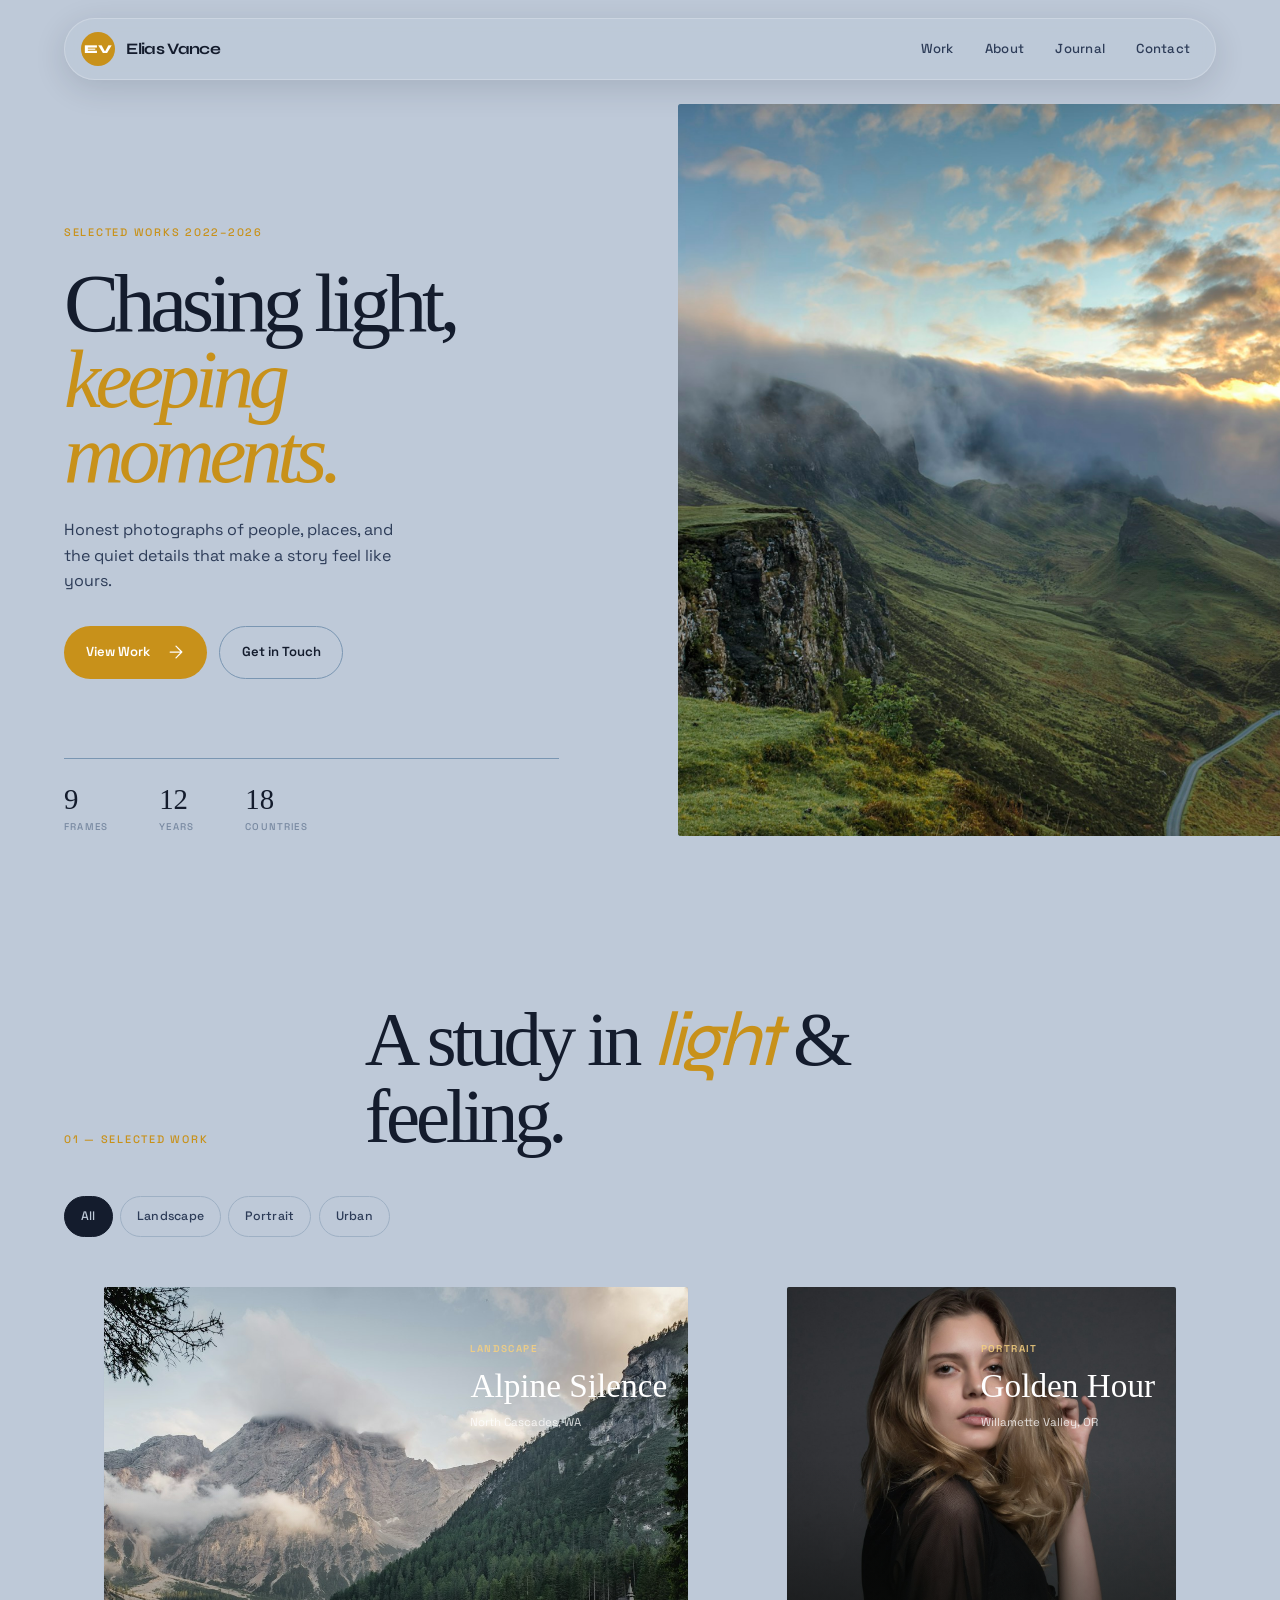
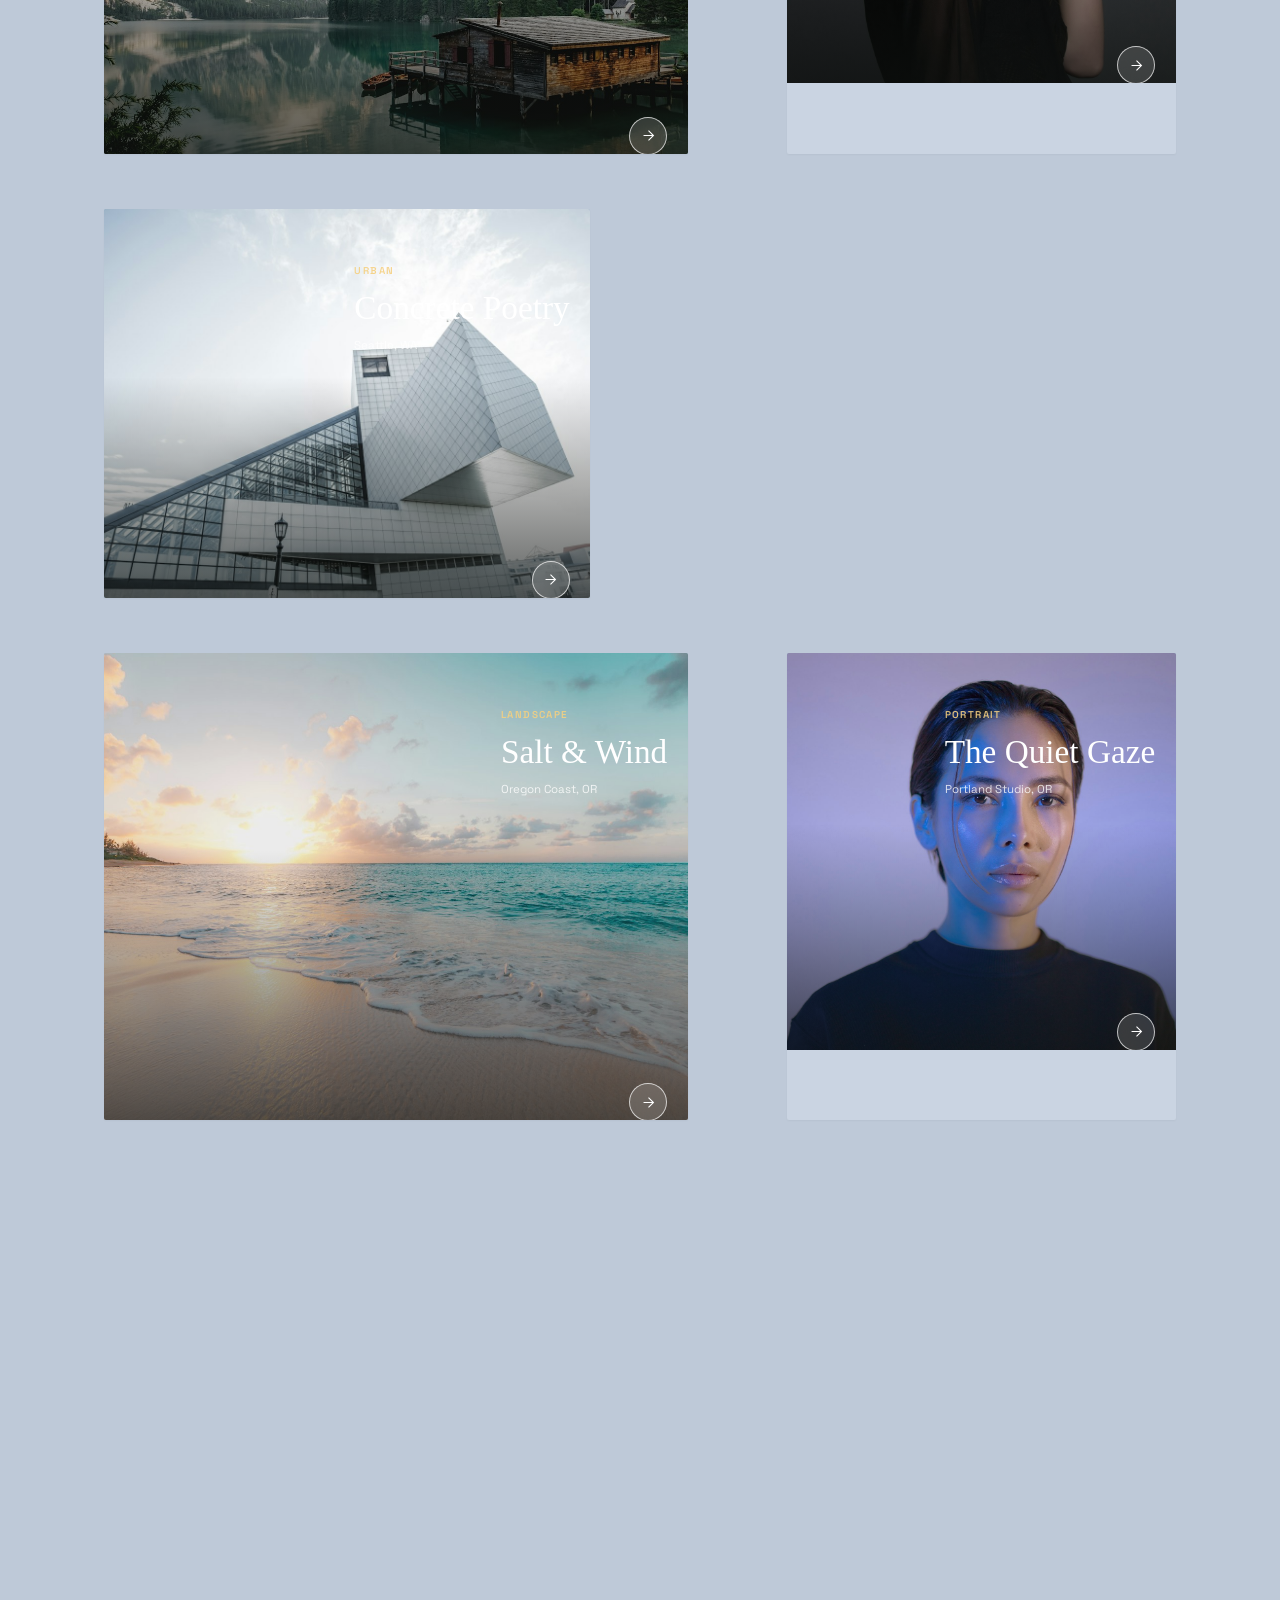
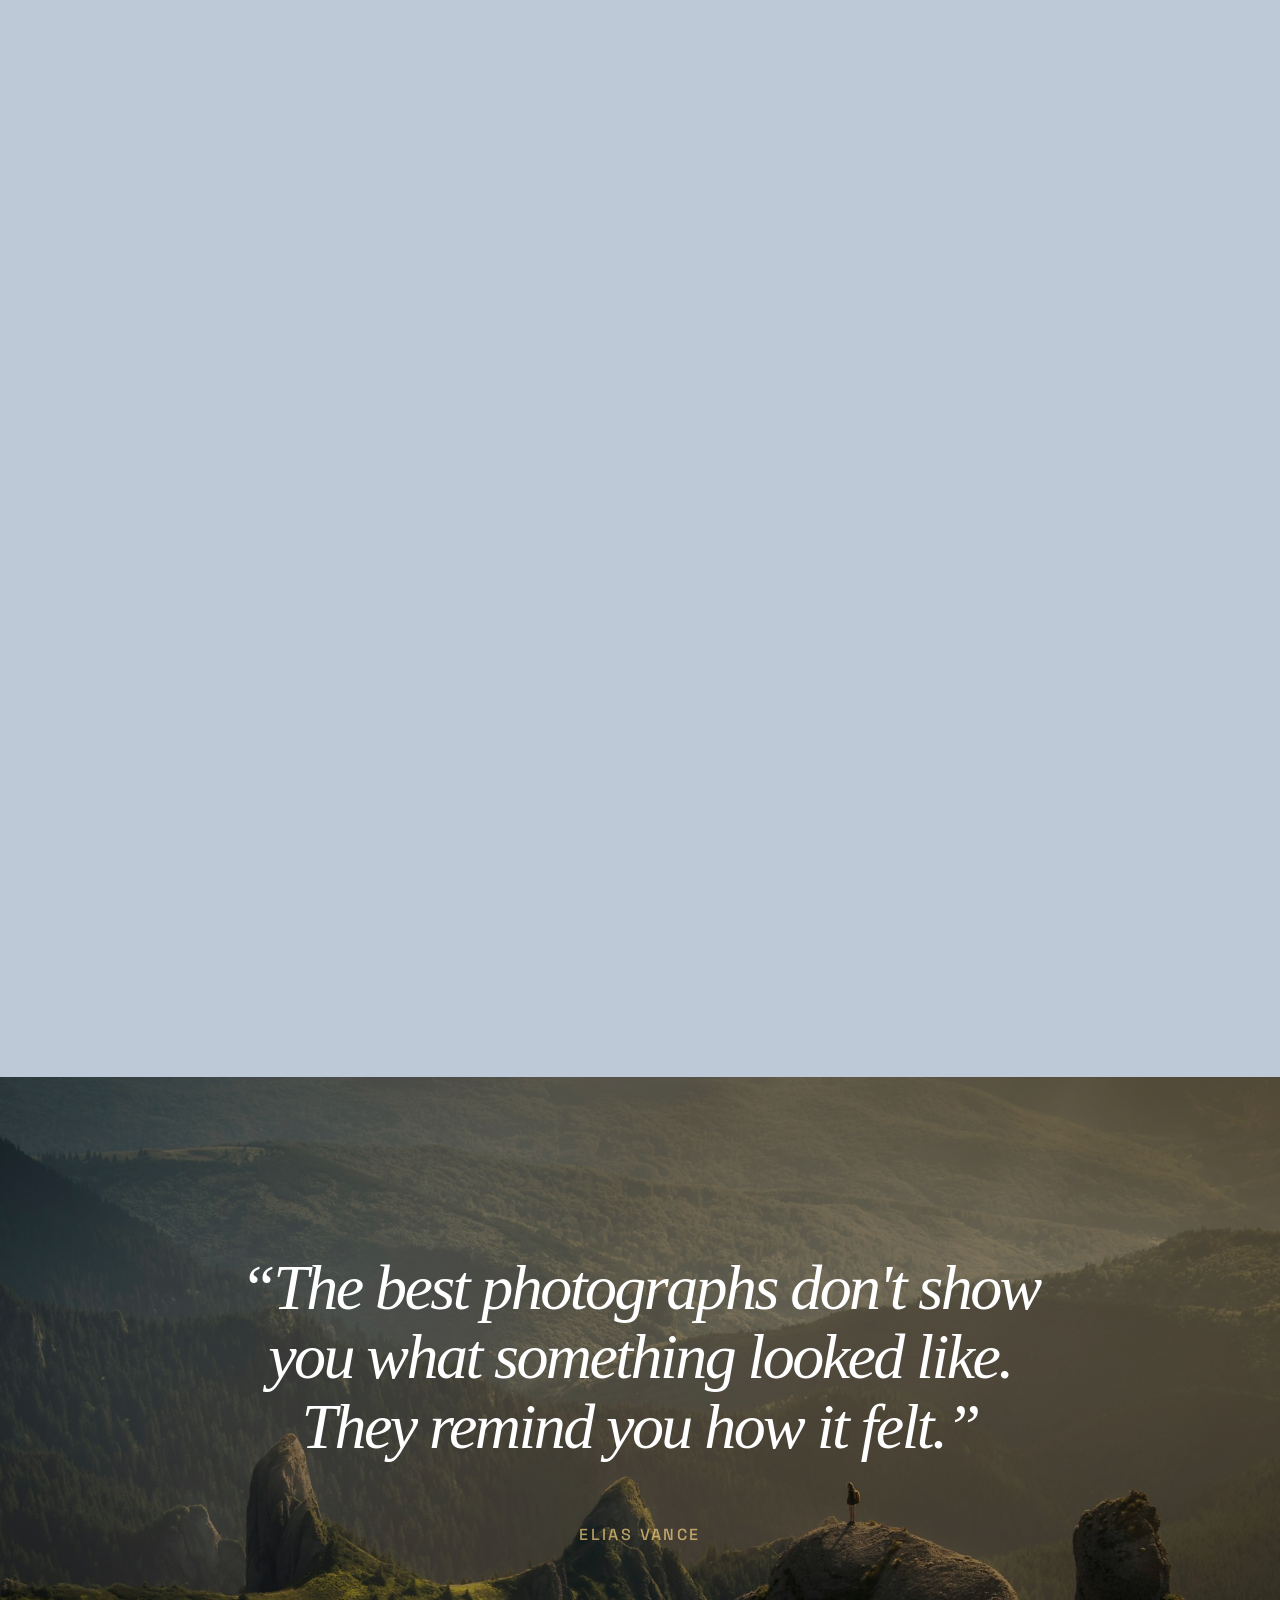
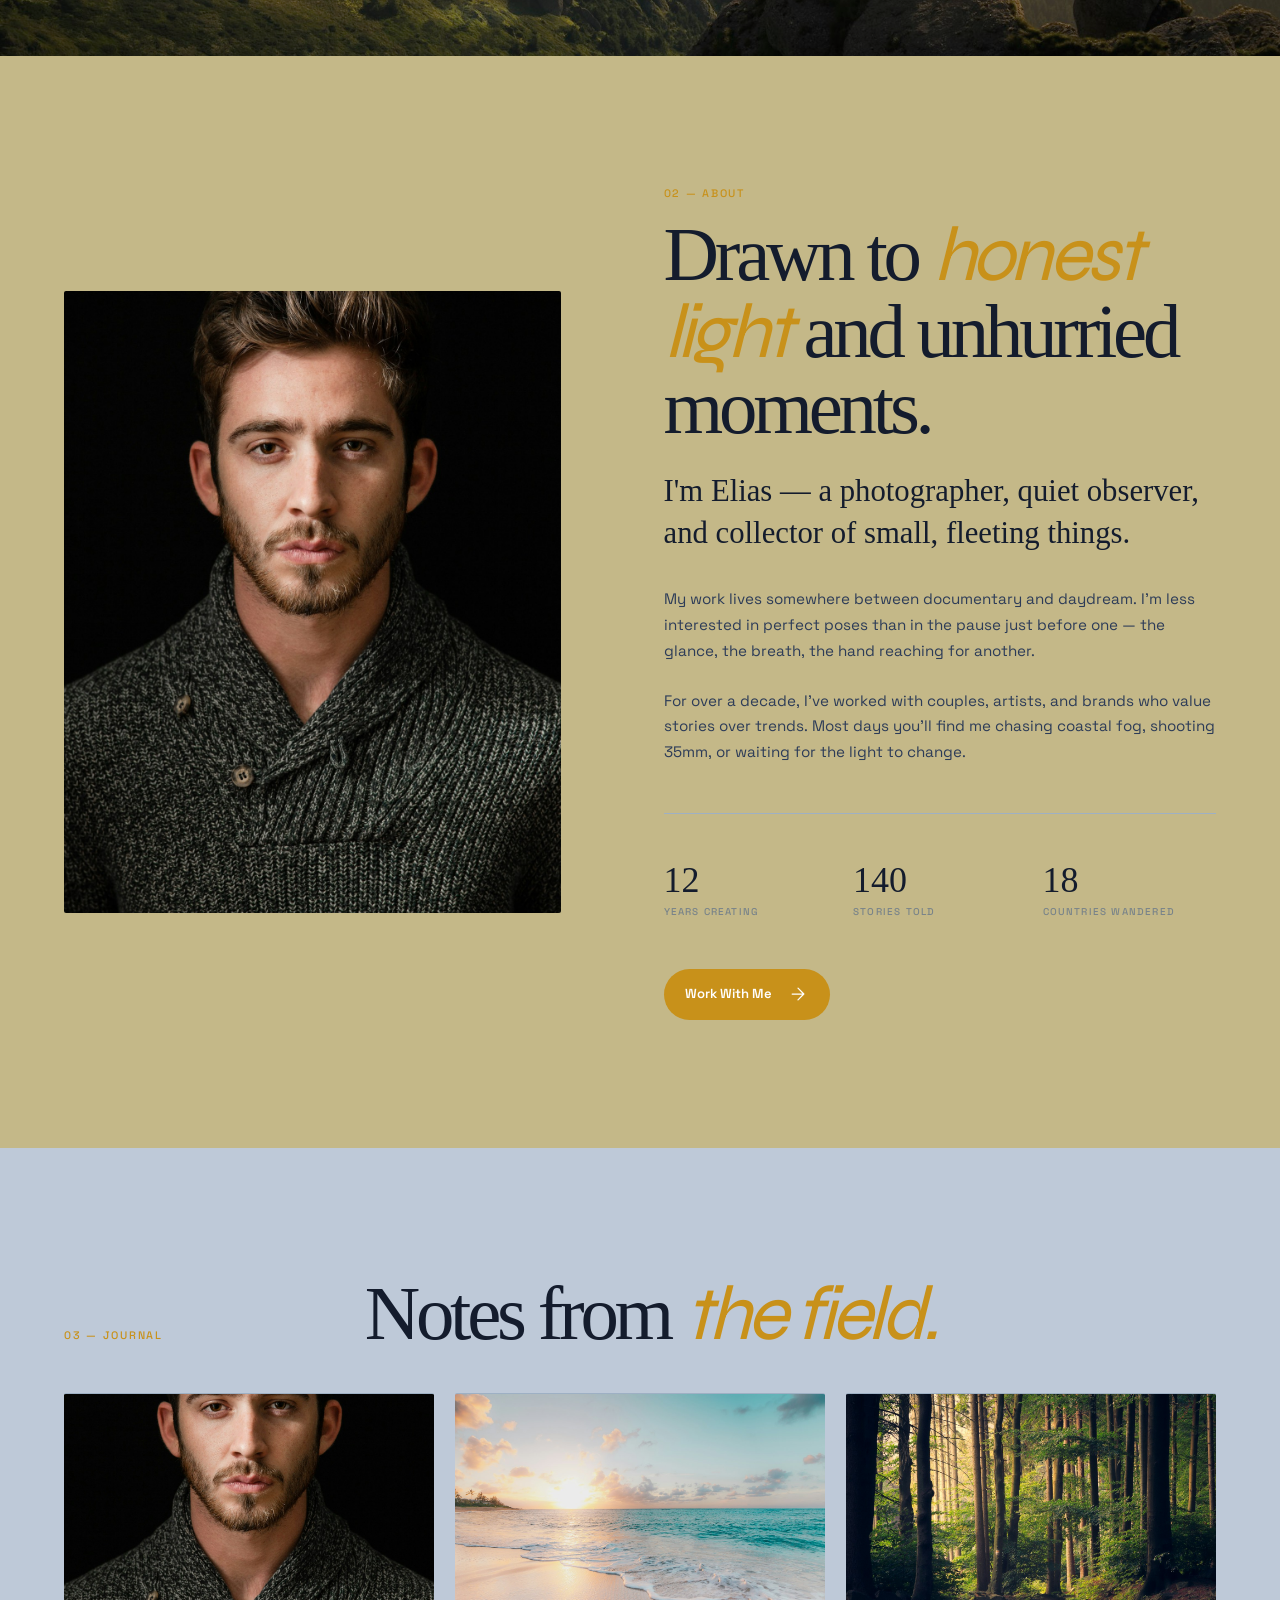
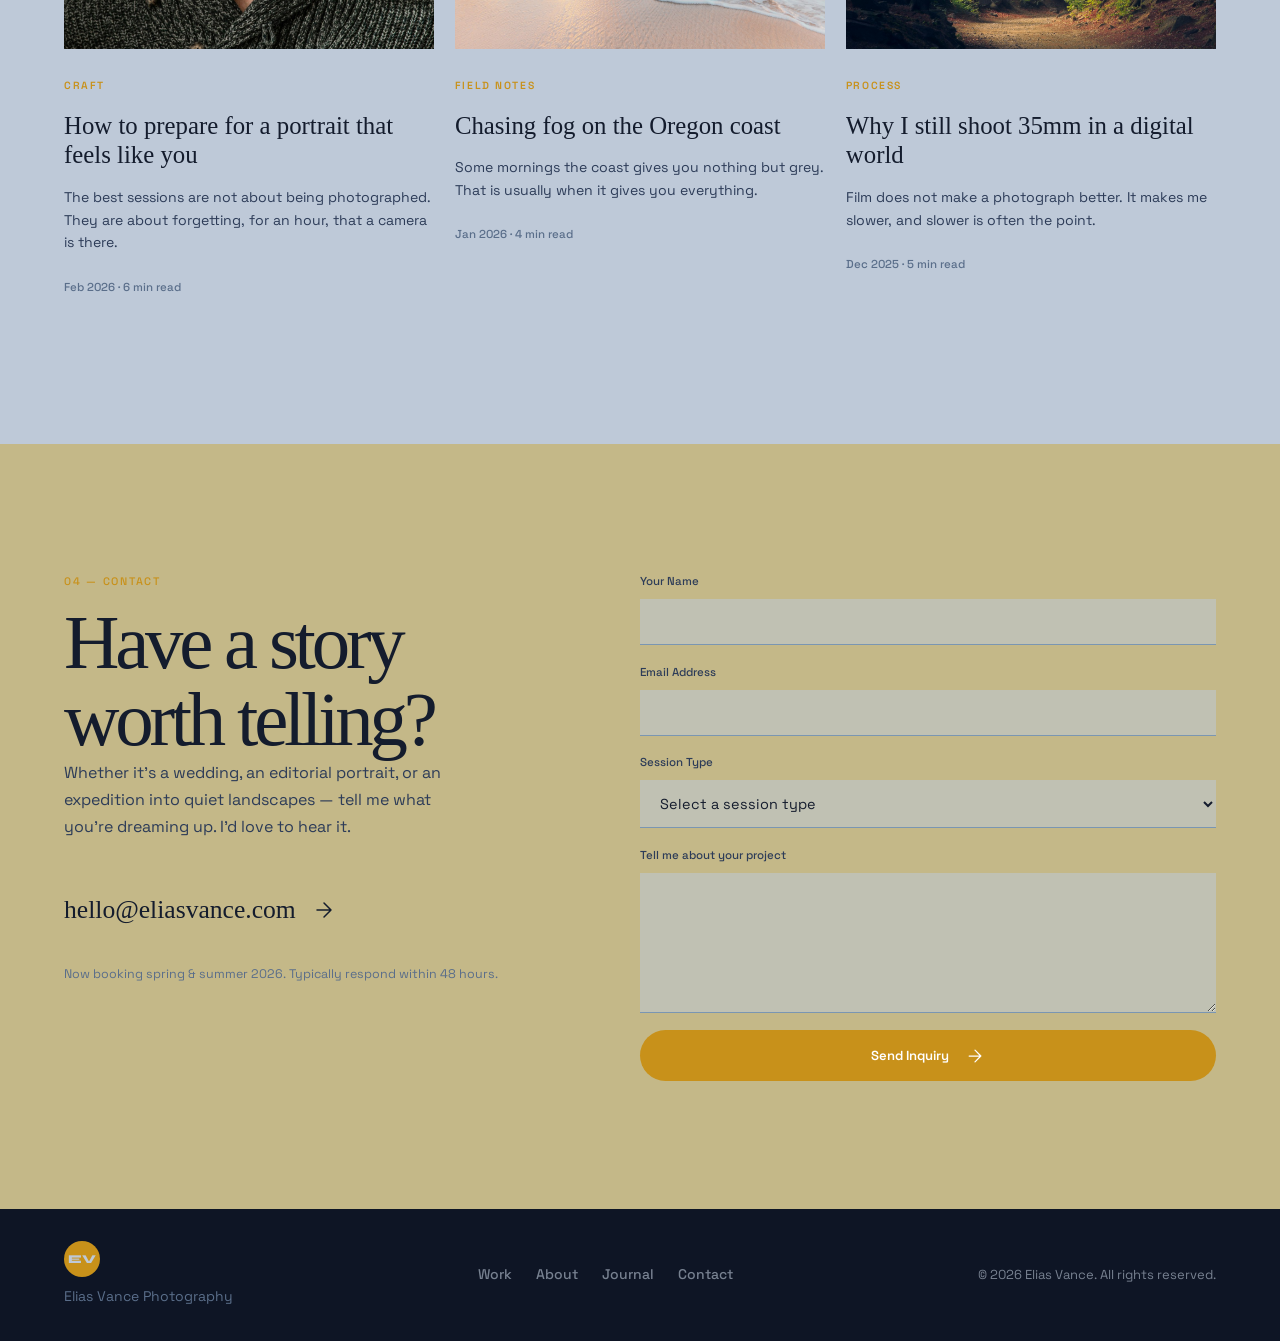
==== index.html @ 614e7a7b "changing color pallete" ====
<!DOCTYPE html>
<html lang="en">
<head>
  <meta charset="UTF-8">
  <meta name="viewport" content="width=device-width, initial-scale=1.0">
  <title>Elias Vance — Photographer</title>
  <meta name="description" content="Elias Vance is a Portland-based portrait and landscape photographer, available worldwide for commissions and editorial work.">
  <meta name="theme-color" content="#bec9d8">
  <link rel="icon" href="data:image/svg+xml,%3Csvg xmlns='http://www.w3.org/2000/svg' viewBox='0 0 64 64'%3E%3Crect width='64' height='64' rx='32' fill='%23c8911a'/%3E%3Ctext x='32' y='42' font-family='Manrope,sans-serif' font-weight='700' font-size='26' fill='%23141c2d' text-anchor='middle'%3EEV%3C/text%3E%3C/svg%3E">
  <link rel="preconnect" href="https://fonts.googleapis.com">
  <link rel="preconnect" href="https://fonts.gstatic.com" crossorigin>
  <link href="https://fonts.googleapis.com/css2?family=Space+Grotesk:wght@300;400;500;600;700&family=Syne:wght@400;500;600;700;800&display=swap" rel="stylesheet">
  <link rel="preload" as="image" href="assets/images/hero.jpg">
  <link rel="stylesheet" href="styles.css">
  <script>document.documentElement.classList.add('js');</script>
</head>
<body>
  <a class="skip-link" href="#main">Skip to content</a>
  
  <div class="scroll-progress" aria-hidden="true"><span id="scroll-progress-bar"></span></div>

  <header class="site-header" id="site-header">
    <a class="brand" href="#top" aria-label="Elias Vance Photography — home">
      <span class="brand-mark" aria-hidden="true">EV</span>
      <span class="brand-text">Elias Vance</span>
    </a>

    <nav class="primary-nav" aria-label="Primary navigation">
      <a href="#work" data-text="Work">Work</a>
      <a href="#about" data-text="About">About</a>
      <a href="#journal" data-text="Journal">Journal</a>
      <a href="#contact" data-text="Contact">Contact</a>
    </nav>

    <button class="menu-toggle" type="button" aria-label="Open menu" aria-controls="mobile-menu" aria-expanded="false">
      <span></span>
      <span></span>
    </button>
  </header>

  <div class="mobile-menu" id="mobile-menu" aria-hidden="true" inert>
    <div class="menu-inner">
      <nav class="menu-nav" aria-label="Mobile navigation">
        <a href="#work"><span>01</span>Work</a>
        <a href="#about"><span>02</span>About</a>
        <a href="#journal"><span>03</span>Journal</a>
        <a href="#contact"><span>04</span>Contact</a>
      </nav>
      <div class="menu-footer">
        <a href="mailto:hello@eliasvance.com">hello@eliasvance.com</a>
        <p>Portland, Oregon · Available worldwide</p>
      </div>
    </div>
  </div>

  <main id="main">
    <section class="hero" id="top" aria-labelledby="hero-title">
      <div class="hero-bg">
        <img src="assets/images/hero.jpg" alt="" fetchpriority="high">
        <div class="hero-overlay"></div>
      </div>
      
      <div class="hero-content">
        <div class="hero-copy">
          <p class="hero-eyebrow" aria-hidden="true">Selected Works 2022–2026</p>
          <h1 id="hero-title" class="hero-title">
            <span class="title-line">Chasing light,</span>
            <span class="title-line title-line--accent">keeping moments.</span>
          </h1>
          <p class="hero-desc">Honest photographs of people, places, and the quiet details that make a story feel like yours.</p>
        </div>
        
        <div class="hero-actions">
          <a class="btn btn-primary" href="#work">
            <span>View Work</span>
            <svg viewBox="0 0 24 24" fill="none" aria-hidden="true"><path d="M5 12h14M12 5l7 7-7 7" stroke="currentColor" stroke-width="1.5" stroke-linecap="round" stroke-linejoin="round"/></svg>
          </a>
          <a class="btn btn-secondary" href="#contact">
            <span>Get in Touch</span>
          </a>
        </div>
        
        <div class="hero-scroll" aria-hidden="true">
          <svg viewBox="0 0 24 24" fill="none" stroke="currentColor" stroke-width="1.5"><path d="M12 5v14M19 12l-7 7-7-7"/></svg>
          <span>Scroll</span>
        </div>
      </div>
      
      <div class="hero-stats" aria-hidden="true">
        <div class="stat">
          <span class="stat-num" data-count="9">0</span>
          <span class="stat-label">Frames</span>
        </div>
        <div class="stat">
          <span class="stat-num" data-count="12">0</span>
          <span class="stat-label">Years</span>
        </div>
        <div class="stat">
          <span class="stat-num" data-count="18">0</span>
          <span class="stat-label">Countries</span>
        </div>
      </div>
    </section>

    <section class="work" id="work" aria-labelledby="work-title">
      <div class="section-header reveal">
        <p class="section-eyebrow">01 — Selected Work</p>
        <h2 id="work-title" class="section-title">A study in <em>light</em> & feeling.</h2>
      </div>

      <div class="filter-bar reveal">
        <div class="filters" role="group" aria-label="Filter photographs by category">
          <button class="filter-btn is-active" type="button" data-filter="all" aria-pressed="true">All</button>
          <button class="filter-btn" type="button" data-filter="landscape" aria-pressed="false">Landscape</button>
          <button class="filter-btn" type="button" data-filter="portrait" aria-pressed="false">Portrait</button>
          <button class="filter-btn" type="button" data-filter="urban" aria-pressed="false">Urban</button>
        </div>
      </div>

      <div class="gallery" id="gallery">
        <figure class="work-card reveal" data-id="frame-1" data-category="landscape" style="--delay: 0ms;">
          <a class="work-link" href="#lightbox" data-full="assets/images/alpine.jpg" aria-label="View Alpine Silence">
            <div class="work-media">
              <img src="assets/images/alpine.jpg" alt="Still blue lake reflecting a jagged mountain range" loading="lazy">
              <div class="work-overlay">
                <div class="work-info">
                  <span class="work-cat">Landscape</span>
                  <h3 class="work-title">Alpine Silence</h3>
                  <p class="work-location">North Cascades, WA</p>
                </div>
                <span class="work-expand" aria-hidden="true">
                  <svg viewBox="0 0 24 24" fill="none" stroke="currentColor" stroke-width="1.5"><path d="M5 12h14M12 5l7 7-7 7"/></svg>
                </span>
              </div>
            </div>
          </a>
        </figure>

        <figure class="work-card reveal" data-id="frame-2" data-category="portrait" style="--delay: 100ms;">
          <a class="work-link" href="#lightbox" data-full="assets/images/golden-hour.jpg" aria-label="View Golden Hour">
            <div class="work-media">
              <img src="assets/images/golden-hour.jpg" alt="Portrait of a woman in warm late afternoon light" loading="lazy">
              <div class="work-overlay">
                <div class="work-info">
                  <span class="work-cat">Portrait</span>
                  <h3 class="work-title">Golden Hour</h3>
                  <p class="work-location">Willamette Valley, OR</p>
                </div>
                <span class="work-expand" aria-hidden="true">
                  <svg viewBox="0 0 24 24" fill="none" stroke="currentColor" stroke-width="1.5"><path d="M5 12h14M12 5l7 7-7 7"/></svg>
                </span>
              </div>
            </div>
          </a>
        </figure>

        <figure class="work-card reveal" data-id="frame-3" data-category="urban" style="--delay: 200ms;">
          <a class="work-link" href="#lightbox" data-full="assets/images/concrete.jpg" aria-label="View Concrete Poetry">
            <div class="work-media">
              <img src="assets/images/concrete.jpg" alt="Minimal white concrete architecture against a clear sky" loading="lazy">
              <div class="work-overlay">
                <div class="work-info">
                  <span class="work-cat">Urban</span>
                  <h3 class="work-title">Concrete Poetry</h3>
                  <p class="work-location">Seattle, WA</p>
                </div>
                <span class="work-expand" aria-hidden="true">
                  <svg viewBox="0 0 24 24" fill="none" stroke="currentColor" stroke-width="1.5"><path d="M5 12h14M12 5l7 7-7 7"/></svg>
                </span>
              </div>
            </div>
          </a>
        </figure>

        <figure class="work-card reveal" data-id="frame-4" data-category="landscape" style="--delay: 300ms;">
          <a class="work-link" href="#lightbox" data-full="assets/images/salt-wind.jpg" aria-label="View Salt & Wind">
            <div class="work-media">
              <img src="assets/images/salt-wind.jpg" alt="Turquoise waves meeting a pale sandy shore" loading="lazy">
              <div class="work-overlay">
                <div class="work-info">
                  <span class="work-cat">Landscape</span>
                  <h3 class="work-title">Salt & Wind</h3>
                  <p class="work-location">Oregon Coast, OR</p>
                </div>
                <span class="work-expand" aria-hidden="true">
                  <svg viewBox="0 0 24 24" fill="none" stroke="currentColor" stroke-width="1.5"><path d="M5 12h14M12 5l7 7-7 7"/></svg>
                </span>
              </div>
            </div>
          </a>
        </figure>

        <figure class="work-card reveal" data-id="frame-5" data-category="portrait" style="--delay: 400ms;">
          <a class="work-link" href="#lightbox" data-full="assets/images/quiet-gaze.jpg" aria-label="View The Quiet Gaze">
            <div class="work-media">
              <img src="assets/images/quiet-gaze.jpg" alt="Close portrait of a woman looking calmly toward the camera" loading="lazy">
              <div class="work-overlay">
                <div class="work-info">
                  <span class="work-cat">Portrait</span>
                  <h3 class="work-title">The Quiet Gaze</h3>
                  <p class="work-location">Portland Studio, OR</p>
                </div>
                <span class="work-expand" aria-hidden="true">
                  <svg viewBox="0 0 24 24" fill="none" stroke="currentColor" stroke-width="1.5"><path d="M5 12h14M12 5l7 7-7 7"/></svg>
                </span>
              </div>
            </div>
          </a>
        </figure>

        <figure class="work-card reveal" data-id="frame-6" data-category="landscape" style="--delay: 500ms;">
          <a class="work-link" href="#lightbox" data-full="assets/images/forest.jpg" aria-label="View Forest Cathedral">
            <div class="work-media">
              <img src="assets/images/forest.jpg" alt="Sunbeams falling through a canopy of tall green trees" loading="lazy">
              <div class="work-overlay">
                <div class="work-info">
                  <span class="work-cat">Landscape</span>
                  <h3 class="work-title">Forest Cathedral</h3>
                  <p class="work-location">Olympic National Park, WA</p>
                </div>
                <span class="work-expand" aria-hidden="true">
                  <svg viewBox="0 0 24 24" fill="none" stroke="currentColor" stroke-width="1.5"><path d="M5 12h14M12 5l7 7-7 7"/></svg>
                </span>
              </div>
            </div>
          </a>
        </figure>

        <figure class="work-card reveal" data-id="frame-7" data-category="urban" style="--delay: 600ms;">
          <a class="work-link" href="#lightbox" data-full="assets/images/after-rain.jpg" aria-label="View After Rain">
            <div class="work-media">
              <img src="assets/images/after-rain.jpg" alt="A city skyline softened by blue evening haze" loading="lazy">
              <div class="work-overlay">
                <div class="work-info">
                  <span class="work-cat">Urban</span>
                  <h3 class="work-title">After Rain</h3>
                  <p class="work-location">Portland, OR</p>
                </div>
                <span class="work-expand" aria-hidden="true">
                  <svg viewBox="0 0 24 24" fill="none" stroke="currentColor" stroke-width="1.5"><path d="M5 12h14M12 5l7 7-7 7"/></svg>
                </span>
              </div>
            </div>
          </a>
        </figure>

        <figure class="work-card reveal" data-id="frame-8" data-category="portrait" style="--delay: 700ms;">
          <a class="work-link" href="#lightbox" data-full="assets/images/vows-dusk.jpg" aria-label="View Vows at Dusk">
            <div class="work-media">
              <img src="assets/images/vows-dusk.jpg" alt="Newlywed couple walking together at sunset" loading="lazy">
              <div class="work-overlay">
                <div class="work-info">
                  <span class="work-cat">Portrait</span>
                  <h3 class="work-title">Vows at Dusk</h3>
                  <p class="work-location">Cape Kiwanda, OR</p>
                </div>
                <span class="work-expand" aria-hidden="true">
                  <svg viewBox="0 0 24 24" fill="none" stroke="currentColor" stroke-width="1.5"><path d="M5 12h14M12 5l7 7-7 7"/></svg>
                </span>
              </div>
            </div>
          </a>
        </figure>

        <figure class="work-card reveal" data-id="frame-9" data-category="landscape" style="--delay: 800ms;">
          <a class="work-link" href="#lightbox" data-full="assets/images/dust-gold.jpg" aria-label="View Dust & Gold">
            <div class="work-media">
              <img src="assets/images/dust-gold.jpg" alt="Wind-carved sand dunes in warm desert light" loading="lazy">
              <div class="work-overlay">
                <div class="work-info">
                  <span class="work-cat">Landscape</span>
                  <h3 class="work-title">Dust & Gold</h3>
                  <p class="work-location">Alvord Desert, OR</p>
                </div>
                <span class="work-expand" aria-hidden="true">
                  <svg viewBox="0 0 24 24" fill="none" stroke="currentColor" stroke-width="1.5"><path d="M5 12h14M12 5l7 7-7 7"/></svg>
                </span>
              </div>
            </div>
          </a>
        </figure>
      </div>
    </section>

    <section class="interlude" aria-label="Photographer's philosophy">
      <div class="interlude-bg">
        <img src="assets/images/interlude.jpg" alt="" loading="lazy">
      </div>
      <div class="interlude-content reveal">
        <blockquote>
          <p>“The best photographs don't show you what something looked like. They remind you how it felt.”</p>
          <cite>Elias Vance</cite>
        </blockquote>
      </div>
    </section>

    <section class="about" id="about" aria-labelledby="about-title">
      <div class="about-grid">
        <div class="about-image reveal">
          <img src="assets/images/about.jpg" alt="Portrait of photographer Elias Vance" loading="lazy">
        </div>
        <div class="about-content reveal">
          <p class="section-eyebrow">02 — About</p>
          <h2 id="about-title" class="section-title">Drawn to <em>honest light</em> and unhurried moments.</h2>
          <p class="about-lead">I'm Elias — a photographer, quiet observer, and collector of small, fleeting things.</p>
          <div class="about-text">
            <p>My work lives somewhere between documentary and daydream. I'm less interested in perfect poses than in the pause just before one — the glance, the breath, the hand reaching for another.</p>
            <p>For over a decade, I've worked with couples, artists, and brands who value stories over trends. Most days you'll find me chasing coastal fog, shooting 35mm, or waiting for the light to change.</p>
          </div>
          <div class="about-stats">
            <div class="stat">
              <span class="stat-num" data-count="12">0</span>
              <span class="stat-label">Years creating</span>
            </div>
            <div class="stat">
              <span class="stat-num" data-count="140">0</span>
              <span class="stat-label">Stories told</span>
            </div>
            <div class="stat">
              <span class="stat-num" data-count="18">0</span>
              <span class="stat-label">Countries wandered</span>
            </div>
          </div>
          <a class="btn btn-primary" href="#contact">
            <span>Work With Me</span>
            <svg viewBox="0 0 24 24" fill="none" aria-hidden="true"><path d="M5 12h14M12 5l7 7-7 7" stroke="currentColor" stroke-width="1.5" stroke-linecap="round" stroke-linejoin="round"/></svg>
          </a>
        </div>
      </div>
    </section>

    <section class="journal" id="journal" aria-labelledby="journal-title">
      <div class="section-header reveal">
        <p class="section-eyebrow">03 — Journal</p>
        <h2 id="journal-title" class="section-title">Notes from <em>the field.</em></h2>
      </div>

      <div class="journal-grid">
        <article class="journal-card reveal" style="--delay: 0ms;">
          <a class="journal-link" href="#reader" data-article="prepare-portrait">
            <div class="journal-media">
              <img src="assets/images/about.jpg" alt="Photographer adjusting a portrait session" loading="lazy">
            </div>
            <div class="journal-body">
              <span class="journal-tag">Craft</span>
              <h3 class="journal-title">How to prepare for a portrait that feels like you</h3>
              <p class="journal-excerpt">The best sessions are not about being photographed. They are about forgetting, for an hour, that a camera is there.</p>
              <span class="journal-meta">Feb 2026 · 6 min read</span>
            </div>
          </a>
        </article>

        <article class="journal-card reveal" style="--delay: 100ms;">
          <a class="journal-link" href="#reader" data-article="coastal-fog">
            <div class="journal-media">
              <img src="assets/images/salt-wind.jpg" alt="Waves meeting a pale shoreline under soft coastal light" loading="lazy">
            </div>
            <div class="journal-body">
              <span class="journal-tag">Field Notes</span>
              <h3 class="journal-title">Chasing fog on the Oregon coast</h3>
              <p class="journal-excerpt">Some mornings the coast gives you nothing but grey. That is usually when it gives you everything.</p>
              <span class="journal-meta">Jan 2026 · 4 min read</span>
            </div>
          </a>
        </article>

        <article class="journal-card reveal" style="--delay: 200ms;">
          <a class="journal-link" href="#reader" data-article="shooting-film">
            <div class="journal-media">
              <img src="assets/images/forest.jpg" alt="Sunbeams falling through a quiet forest canopy" loading="lazy">
            </div>
            <div class="journal-body">
              <span class="journal-tag">Process</span>
              <h3 class="journal-title">Why I still shoot 35mm in a digital world</h3>
              <p class="journal-excerpt">Film does not make a photograph better. It makes me slower, and slower is often the point.</p>
              <span class="journal-meta">Dec 2025 · 5 min read</span>
            </div>
          </a>
        </article>
      </div>
    </section>

    <section class="contact" id="contact" aria-labelledby="contact-title">
      <div class="contact-grid">
        <div class="contact-info reveal">
          <p class="section-eyebrow">04 — Contact</p>
          <h2 id="contact-title" class="section-title">Have a story<br>worth telling?</h2>
          <p class="contact-desc">Whether it's a wedding, an editorial portrait, or an expedition into quiet landscapes — tell me what you're dreaming up. I'd love to hear it.</p>
          <a class="contact-email" href="mailto:hello@eliasvance.com">
            <span>hello@eliasvance.com</span>
            <svg viewBox="0 0 24 24" fill="none" aria-hidden="true"><path d="M5 12h14M12 5l7 7-7 7" stroke="currentColor" stroke-width="1.5" stroke-linecap="round" stroke-linejoin="round"/></svg>
          </a>
          <p class="contact-note">Now booking spring & summer 2026. Typically respond within 48 hours.</p>
        </div>
        
        <form class="contact-form reveal" action="https://formspree.io/f/your-form-id" method="POST">
          <div class="form-group">
            <label for="name">Your Name</label>
            <input type="text" id="name" name="name" required autocomplete="name">
          </div>
          <div class="form-group">
            <label for="email">Email Address</label>
            <input type="email" id="email" name="email" required autocomplete="email">
          </div>
          <div class="form-group">
            <label for="session-type">Session Type</label>
            <select id="session-type" name="session-type" required>
              <option value="">Select a session type</option>
              <option value="Portrait & Editorial">Portrait & Editorial</option>
              <option value="Wedding & Elopement">Wedding & Elopement</option>
              <option value="Commercial Campaign">Commercial Campaign</option>
              <option value="Landscape & Archival Print">Landscape & Print</option>
            </select>
          </div>
          <div class="form-group">
            <label for="message">Tell me about your project</label>
            <textarea id="message" name="message" rows="5" required></textarea>
          </div>
          <button type="submit" class="btn btn-primary btn-full">
            <span>Send Inquiry</span>
            <svg viewBox="0 0 24 24" fill="none" aria-hidden="true"><path d="M5 12h14M12 5l7 7-7 7" stroke="currentColor" stroke-width="1.5" stroke-linecap="round" stroke-linejoin="round"/></svg>
          </button>
        </form>
      </div>
    </section>
  </main>

  <footer class="site-footer">
    <div class="footer-content">
      <div class="footer-brand">
        <span class="footer-mark">EV</span>
        <p>Elias Vance Photography</p>
      </div>
      <nav class="footer-nav" aria-label="Footer navigation">
        <a href="#work">Work</a>
        <a href="#about">About</a>
        <a href="#journal">Journal</a>
        <a href="#contact">Contact</a>
      </nav>
      <p class="footer-copy">© 2026 Elias Vance. All rights reserved.</p>
    </div>
  </footer>

  <!-- Lightbox Modal -->
  <div class="lightbox" id="lightbox" aria-hidden="true" role="dialog" aria-modal="true" aria-label="Image lightbox">
    <div class="lightbox-overlay"></div>
    <button class="lightbox-close" type="button" aria-label="Close lightbox">
      <svg viewBox="0 0 24 24" fill="none" stroke="currentColor" stroke-width="1.5"><path d="M18 6L6 18M6 6L18 18"/></svg>
    </button>
    <button class="lightbox-nav lightbox-prev" type="button" aria-label="Previous image">
      <svg viewBox="0 0 24 24" fill="none" stroke="currentColor" stroke-width="1.5"><path d="M15 18l-6-6 6-6"/></svg>
    </button>
    <button class="lightbox-nav lightbox-next" type="button" aria-label="Next image">
      <svg viewBox="0 0 24 24" fill="none" stroke="currentColor" stroke-width="1.5"><path d="M9 6l6 6-6 6"/></svg>
    </button>
    <div class="lightbox-content">
      <img id="lightbox-img" src="" alt="">
      <div class="lightbox-caption">
        <h3 id="lightbox-title"></h3>
        <p id="lightbox-meta"></p>
      </div>
    </div>
    <div class="lightbox-counter" id="lightbox-counter" aria-hidden="true">01 / 09</div>
  </div>

  <!-- Article Reader Modal -->
  <div class="reader" id="reader" aria-hidden="true" role="dialog" aria-modal="true" aria-label="Journal article">
    <div class="reader-overlay"></div>
    <div class="reader-panel">
      <button class="reader-close" type="button" aria-label="Close article">
        <svg viewBox="0 0 24 24" fill="none" stroke="currentColor" stroke-width="1.5"><path d="M18 6L6 18M6 6L18 18"/></svg>
      </button>
      <div class="reader-content">
        <img id="reader-img" src="" alt="" loading="lazy">
        <div class="reader-text">
          <span class="reader-meta" id="reader-meta"></span>
          <h2 id="reader-title"></h2>
          <div id="reader-body"></div>
        </div>
      </div>
    </div>
  </div>

  <script src="script.js"></script>
</body>
</html>
---- styles.css ----
/* ==========================================================================
   Elias Vance — Premium Portfolio
   ========================================================================== */

:root {
  /* Colors — Van Gogh Bold Pastel Palette */
  /* Inspired by: Starry Night, Sunflowers, Wheat Field, Irises */
  --bg: #bec9d8;             /* dusty periwinkle — Starry Night sky */
  --bg-elevated: #cad4e2;    /* soft cornflower blue */
  --fg: #141c2d;             /* deep midnight ink */
  --fg-soft: #2d3c58;        /* dark navy prose */
  --fg-muted: #5a6e8a;       /* muted cobalt */
  --accent: #c8911a;         /* sunflower gold */
  --accent-hover: #a67414;   /* deep amber gold */
  --line: #9eb0c4;           /* periwinkle border */
  --line-strong: #7a96b2;    /* stronger blue border */
  --card-bg: #cad4e2;        /* cornflower card */
  --overlay: rgba(20, 28, 45, 0.42);
  --overlay-strong: rgba(20, 28, 45, 0.72);
  
  /* Typography */
  --font-display: "Syne", system-ui, sans-serif;
  --font-ui: "Space Grotesk", system-ui, sans-serif;
  --font-body: "Space Grotesk", system-ui, sans-serif;
  
  /* Spacing */
  --space-xs: 0.5rem;
  --space-sm: 1rem;
  --space-md: 1.5rem;
  --space-lg: 2rem;
  --space-xl: 3rem;
  --space-2xl: 4rem;
  --space-3xl: 6rem;
  --space-4xl: 8rem;
  --pad: clamp(1.5rem, 4vw, 3rem);
  --pad-lg: clamp(2rem, 5vw, 4rem);
  --max-w: 1200px;
  --max-w-prose: 720px;
  
  /* Radius */
  --radius-sm: 4px;
  --radius-md: 8px;
  --radius-lg: 12px;
  --radius-full: 9999px;
  
  /* Shadows */
  --shadow-sm: 0 1px 2px rgba(10, 10, 10, 0.04);
  --shadow-md: 0 4px 12px rgba(10, 10, 10, 0.06);
  --shadow-lg: 0 12px 32px rgba(10, 10, 10, 0.08);
  --shadow-xl: 0 24px 48px rgba(10, 10, 10, 0.1);
  
  /* Transitions */
  --ease: cubic-bezier(0.22, 0.61, 0.36, 1);
  --ease-out: cubic-bezier(0, 0, 0.2, 1);
  --ease-spring: cubic-bezier(0.34, 1.56, 0.64, 1);
  --dur-fast: 150ms;
  --dur-base: 300ms;
  --dur-slow: 500ms;
  --dur-slower: 800ms;
  
  /* Z-index */
  --z-header: 100;
  --z-modal: 1000;
  --z-toast: 1100;
}

@media (prefers-color-scheme: dark) {
  :root {
    /* Dark mode: deep Starry Night night — rich indigo/midnight blue */
    --bg: #0e1525;             /* deep midnight indigo */
    --bg-elevated: #162035;    /* dark cobalt navy */
    --fg: #d8e8f0;             /* pale sky blue-white */
    --fg-soft: #90aac0;        /* soft periwinkle */
    --fg-muted: #5a7898;       /* muted cobalt */
    --accent: #d4a030;         /* richer sunflower gold */
    --accent-hover: #b88020;   /* deep amber */
    --line: #1e3050;           /* dark navy border */
    --line-strong: #2a4068;    /* stronger navy border */
    --card-bg: #162035;
    --overlay: rgba(8, 12, 22, 0.52);
    --overlay-strong: rgba(8, 12, 22, 0.8);
    --shadow-sm: 0 1px 2px rgba(0, 0, 0, 0.3);
    --shadow-md: 0 4px 12px rgba(0, 0, 0, 0.4);
    --shadow-lg: 0 12px 32px rgba(0, 0, 0, 0.5);
    --shadow-xl: 0 24px 48px rgba(0, 0, 0, 0.6);
  }
}

/* ==========================================================================
   Reset & Base
   ========================================================================== */
*, *::before, *::after { box-sizing: border-box; }

html {
  scroll-behavior: smooth;
  scroll-padding-top: 80px;
  -webkit-font-smoothing: antialiased;
  -moz-osx-font-smoothing: grayscale;
}

@media (prefers-reduced-motion: reduce) {
  html { scroll-behavior: auto; }
  *, *::before, *::after {
    animation-duration: 0.01ms !important;
    animation-iteration-count: 1 !important;
    transition-duration: 0.01ms !important;
  }
}

body {
  margin: 0;
  background: var(--bg);
  color: var(--fg);
  font-family: var(--font-body);
  font-size: clamp(1rem, 0.95rem + 0.25vw, 1.125rem);
  font-weight: 400;
  line-height: 1.7;
  overflow-x: hidden;
  transition: background var(--dur-base) var(--ease), color var(--dur-base) var(--ease);
}

body.menu-open,
body.lightbox-open,
body.reader-open {
  overflow: hidden;
}

img { display: block; max-width: 100%; height: auto; }

a { color: inherit; text-decoration: none; }

button {
  color: inherit;
  font: inherit;
  background: transparent;
  border: 0;
  padding: 0;
  cursor: pointer;
}

button, a { -webkit-tap-highlight-color: transparent; }

::selection { background: var(--accent); color: var(--bg); }

:focus-visible {
  outline: 2px solid var(--accent);
  outline-offset: 3px;
}

.skip-link {
  position: absolute;
  top: -100%;
  left: var(--pad);
  z-index: 9999;
  padding: var(--space-xs) var(--space-sm);
  background: var(--accent);
  color: var(--bg);
  font-size: 0.875rem;
  font-weight: 500;
  border-radius: var(--radius-sm);
  transition: top var(--dur-fast) var(--ease);
}

.skip-link:focus { top: var(--pad); }

/* ==========================================================================
   Scroll Progress
   ========================================================================== */
.scroll-progress {
  position: fixed;
  top: 0; left: 0; right: 0;
  height: 2px;
  background: transparent;
  z-index: calc(var(--z-header) + 10);
  pointer-events: none;
}

#scroll-progress-bar {
  display: block;
  height: 100%;
  width: 100%;
  background: var(--accent);
  transform: scaleX(0);
  transform-origin: left;
  will-change: transform;
}

/* ==========================================================================
   Header
   ========================================================================== */
.site-header {
  position: fixed;
  top: 0; left: 0; right: 0;
  z-index: var(--z-header);
  display: flex;
  align-items: center;
  justify-content: space-between;
  padding: var(--space-md) var(--pad);
  background: transparent;
  transition: background var(--dur-base) var(--ease), padding var(--dur-base) var(--ease), backdrop-filter var(--dur-base) var(--ease);
}

.site-header.scrolled {
  padding: var(--space-sm) var(--pad);
  background: rgba(var(--bg-elevated), 0.8);
  backdrop-filter: blur(20px);
  border-bottom: 1px solid var(--line);
}

.brand {
  display: flex;
  align-items: center;
  gap: var(--space-sm);
  font-family: var(--font-display);
  font-weight: 700;
  font-size: 1.25rem;
  letter-spacing: -0.02em;
}

.brand-mark {
  display: grid;
  place-items: center;
  width: 40px;
  height: 40px;
  background: var(--accent);
  color: var(--bg);
  border-radius: var(--radius-md);
  font-size: 0.75rem;
  font-weight: 800;
  letter-spacing: 0.02em;
  transition: transform var(--dur-base) var(--ease-spring);
}

.brand:hover .brand-mark { transform: rotate(-6deg) scale(1.05); }

.primary-nav { display: flex; align-items: center; gap: var(--space-xs); }

.primary-nav a {
  position: relative;
  display: inline-block;
  padding: var(--space-xs) var(--space-sm);
  font-family: var(--font-ui);
  font-size: 0.875rem;
  font-weight: 500;
  letter-spacing: 0.02em;
  color: var(--fg-soft);
  transition: color var(--dur-fast) var(--ease);
}

.primary-nav a::after {
  content: "";
  position: absolute;
  bottom: 0; left: var(--space-sm); right: var(--space-sm);
  height: 1px;
  background: var(--accent);
  transform: scaleX(0);
  transform-origin: right;
  transition: transform var(--dur-base) var(--ease);
}

.primary-nav a:hover { color: var(--fg); }

.primary-nav a:hover::after,
.primary-nav a:focus-visible::after {
  transform: scaleX(1);
  transform-origin: left;
}

.menu-toggle {
  display: none;
  flex-direction: column;
  justify-content: center;
  gap: 5px;
  width: 44px;
  height: 44px;
  border-radius: var(--radius-md);
  border: 1px solid var(--line);
  transition: background var(--dur-fast) var(--ease);
}

.menu-toggle:hover { background: var(--line); }

.menu-toggle span {
  display: block;
  width: 20px;
  height: 2px;
  margin: 0 auto;
  background: var(--fg);
  border-radius: 1px;
  transition: transform var(--dur-base) var(--ease), opacity var(--dur-base) var(--ease);
}

.menu-open .menu-toggle span:first-child { transform: translateY(7px) rotate(45deg); }
.menu-open .menu-toggle span:last-child { transform: translateY(-7px) rotate(-45deg); }

/* Mobile Menu */
.mobile-menu {
  position: fixed;
  inset: 0;
  z-index: calc(var(--z-header) - 1);
  display: flex;
  flex-direction: column;
  justify-content: space-between;
  padding: calc(80px + var(--space-2xl)) var(--pad) var(--space-2xl);
  background: var(--bg);
  transform: translateX(100%);
  visibility: hidden;
  transition: transform var(--dur-slower) var(--ease-out), visibility var(--dur-slower) var(--ease-out);
}

.mobile-menu.is-open {
  transform: translateX(0);
  visibility: visible;
}

.menu-nav { display: flex; flex-direction: column; gap: var(--space-xs); }

.menu-nav a {
  display: flex;
  align-items: center;
  gap: var(--space-md);
  padding: var(--space-sm) 0;
  font-family: var(--font-display);
  font-size: clamp(2.5rem, 8vw, 4rem);
  font-weight: 700;
  line-height: 1;
  letter-spacing: -0.03em;
  color: var(--fg);
  border-bottom: 1px solid var(--line);
  transition: color var(--dur-fast) var(--ease), padding var(--dur-fast) var(--ease);
}

.menu-nav a span {
  font-family: var(--font-ui);
  font-size: 1rem;
  font-weight: 500;
  color: var(--fg-muted);
  flex-shrink: 0;
}

.menu-nav a:hover { color: var(--accent); padding-left: var(--space-md); }

.menu-footer {
  display: flex;
  flex-direction: column;
  gap: var(--space-lg);
  padding-top: var(--space-xl);
  border-top: 1px solid var(--line);
}

.menu-footer a {
  font-family: var(--font-ui);
  font-size: 1.125rem;
  font-weight: 500;
  color: var(--fg);
  transition: color var(--dur-fast) var(--ease);
}

.menu-footer a:hover { color: var(--accent); }

.menu-footer p { margin: 0; color: var(--fg-soft); }

/* ==========================================================================
   Buttons
   ========================================================================== */
.btn {
  display: inline-flex;
  align-items: center;
  justify-content: center;
  gap: var(--space-sm);
  padding: var(--space-sm) var(--space-xl);
  font-family: var(--font-ui);
  font-size: 0.875rem;
  font-weight: 600;
  letter-spacing: 0.02em;
  border-radius: var(--radius-full);
  white-space: nowrap;
  transition: transform var(--dur-fast) var(--ease), background var(--dur-fast) var(--ease), color var(--dur-fast) var(--ease), box-shadow var(--dur-fast) var(--ease), border-color var(--dur-fast) var(--ease);
}

.btn svg { width: 20px; height: 20px; transition: transform var(--dur-base) var(--ease-spring); }

.btn:hover svg { transform: translateX(3px); }

.btn:active { transform: scale(0.98); }

.btn-primary {
  background: var(--accent);
  color: var(--bg);
}

.btn-primary:hover { background: var(--accent-hover); box-shadow: var(--shadow-md); }

.btn-secondary {
  background: transparent;
  color: var(--fg);
  border: 1px solid var(--line);
}

.btn-secondary:hover { background: var(--line); border-color: var(--line); }

.btn-full { width: 100%; }

/* ==========================================================================
   Hero
   ========================================================================== */
.hero {
  position: relative;
  min-height: 100vh;
  min-height: 100dvh;
  display: flex;
  flex-direction: column;
  justify-content: space-between;
  padding: calc(80px + var(--space-3xl)) var(--pad) var(--space-2xl);
  background: var(--bg);
  overflow: hidden;
}

.hero-bg {
  position: absolute;
  inset: 0;
  z-index: 0;
}

.hero-bg img {
  width: 100%;
  height: 100%;
  object-fit: cover;
  object-position: center 35%;
}

.hero-overlay {
  position: absolute;
  inset: 0;
  background: linear-gradient(180deg, rgba(10,10,10,0.15) 0%, rgba(10,10,10,0.4) 60%, rgba(10,10,10,0.7) 100%);
}

.hero-content {
  position: relative;
  z-index: 1;
  max-width: var(--max-w-prose);
  width: 100%;
  color: #fff;
}

.hero-eyebrow {
  margin: 0 0 var(--space-sm);
  font-family: var(--font-ui);
  font-size: 0.75rem;
  font-weight: 500;
  letter-spacing: 0.2em;
  text-transform: uppercase;
  opacity: 0.8;
}

.hero-title {
  margin: 0 0 var(--space-md);
  font-family: var(--font-display);
  font-size: clamp(3rem, 8vw, 6rem);
  font-weight: 700;
  line-height: 1.05;
  letter-spacing: -0.03em;
}

.title-line { display: block; }

.title-line--accent { color: #fff; }

.hero-desc {
  margin: 0 0 var(--space-xl);
  font-size: clamp(1rem, 0.95rem + 0.25vw, 1.25rem);
  line-height: 1.6;
  opacity: 0.9;
  max-width: 40ch;
}

.hero-actions {
  display: flex;
  flex-wrap: wrap;
  gap: var(--space-sm);
  margin-bottom: var(--space-2xl);
}

.hero-scroll {
  position: absolute;
  bottom: var(--space-2xl);
  left: var(--pad);
  display: flex;
  align-items: center;
  gap: var(--space-sm);
  font-family: var(--font-ui);
  font-size: 0.75rem;
  font-weight: 500;
  letter-spacing: 0.1em;
  text-transform: uppercase;
  opacity: 0.7;
  animation: scroll-bounce 2s var(--ease) infinite;
}

.hero-scroll svg { width: 24px; height: 24px; }

@keyframes scroll-bounce {
  0%, 20%, 50%, 80%, 100% { transform: translateY(0); }
  40% { transform: translateY(8px); }
  60% { transform: translateY(4px); }
}

.hero-stats {
  position: absolute;
  bottom: var(--space-2xl);
  right: var(--pad);
  display: flex;
  gap: var(--space-xl);
  color: #fff;
}

.stat { display: flex; flex-direction: column; gap: var(--space-xs); text-align: right; }

.stat-num {
  font-family: var(--font-display);
  font-size: clamp(2.5rem, 5vw, 3.5rem);
  font-weight: 700;
  line-height: 1;
}

.stat-label {
  font-family: var(--font-ui);
  font-size: 0.75rem;
  font-weight: 500;
  letter-spacing: 0.1em;
  text-transform: uppercase;
  opacity: 0.7;
}

/* ==========================================================================
   Sections
   ========================================================================== */
section { padding: var(--space-4xl) var(--pad); }

.section-header { text-align: center; max-width: var(--max-w-prose); margin: 0 auto var(--space-3xl); }

.section-eyebrow {
  margin: 0 0 var(--space-sm);
  font-family: var(--font-ui);
  font-size: 0.75rem;
  font-weight: 500;
  letter-spacing: 0.2em;
  text-transform: uppercase;
  color: var(--fg-muted);
}

.section-title {
  margin: 0;
  font-family: var(--font-display);
  font-size: clamp(2.5rem, 5vw, 4rem);
  font-weight: 700;
  line-height: 1.1;
  letter-spacing: -0.02em;
}

.section-title em {
  font-family: var(--font-display);
  font-style: italic;
  font-weight: 400;
}

/* ==========================================================================
   Work / Gallery
   ========================================================================== */
.work { background: var(--bg); }

.filter-bar { max-width: var(--max-w); margin: 0 auto var(--space-2xl); }

.filters {
  display: flex;
  flex-wrap: wrap;
  justify-content: center;
  gap: var(--space-xs);
}

.filter-btn {
  padding: var(--space-xs) var(--space-md);
  font-family: var(--font-ui);
  font-size: 0.875rem;
  font-weight: 500;
  letter-spacing: 0.02em;
  color: var(--fg-soft);
  background: transparent;
  border: 1px solid transparent;
  border-radius: var(--radius-full);
  transition: color var(--dur-fast) var(--ease), background var(--dur-fast) var(--ease), border-color var(--dur-fast) var(--ease);
}

.filter-btn:hover { color: var(--fg); background: var(--line); }

.filter-btn.is-active {
  color: var(--bg);
  background: var(--accent);
  border-color: var(--accent);
}

.gallery {
  max-width: var(--max-w);
  margin: 0 auto;
  display: grid;
  grid-template-columns: repeat(auto-fill, minmax(360px, 1fr));
  gap: var(--space-lg);
}

.work-card {
  position: relative;
  border-radius: var(--radius-lg);
  overflow: hidden;
  background: var(--card-bg);
  box-shadow: var(--shadow-sm);
  transition: transform var(--dur-base) var(--ease), box-shadow var(--dur-base) var(--ease);
}

.work-card:hover {
  transform: translateY(-4px);
  box-shadow: var(--shadow-xl);
}

.work-link {
  display: block;
  position: relative;
  overflow: hidden;
}

.work-media {
  position: relative;
  aspect-ratio: 4/3;
  overflow: hidden;
}

.work-media img {
  width: 100%;
  height: 100%;
  object-fit: cover;
  transform: scale(1);
  transition: transform var(--dur-slower) var(--ease-out), filter var(--dur-base) var(--ease);
}

.work-card:hover .work-media img {
  transform: scale(1.05);
  filter: brightness(0.9);
}

.work-overlay {
  position: absolute;
  inset: 0;
  display: flex;
  flex-direction: column;
  justify-content: space-between;
  padding: var(--space-lg);
  background: linear-gradient(180deg, transparent 0%, rgba(10,10,10,0.1) 40%, rgba(10,10,10,0.7) 100%);
  opacity: 0;
  transform: translateY(20px);
  transition: opacity var(--dur-base) var(--ease), transform var(--dur-base) var(--ease);
}

.work-card:hover .work-overlay {
  opacity: 1;
  transform: translateY(0);
}

.work-info { color: #fff; }

.work-cat {
  display: inline-block;
  margin-bottom: var(--space-xs);
  font-family: var(--font-ui);
  font-size: 0.7rem;
  font-weight: 600;
  letter-spacing: 0.1em;
  text-transform: uppercase;
  opacity: 0.9;
}

.work-title {
  margin: 0 0 var(--space-xs);
  font-family: var(--font-display);
  font-size: clamp(1.25rem, 2vw, 1.5rem);
  font-weight: 600;
  line-height: 1.2;
}

.work-location {
  margin: 0;
  font-size: 0.875rem;
  opacity: 0.8;
}

.work-expand {
  display: grid;
  place-items: center;
  width: 44px;
  height: 44px;
  background: rgba(255,255,255,0.15);
  border: 1px solid rgba(255,255,255,0.3);
  border-radius: var(--radius-full);
  backdrop-filter: blur(10px);
  transition: background var(--dur-fast) var(--ease), transform var(--dur-fast) var(--ease);
}

.work-expand svg { width: 20px; height: 20px; color: #fff; }

.work-card:hover .work-expand {
  background: rgba(255,255,255,0.25);
  transform: scale(1.05);
}

/* ==========================================================================
   Interlude
   ========================================================================== */
.interlude {
  position: relative;
  min-height: 60vh;
  display: flex;
  align-items: center;
  justify-content: center;
  padding: var(--space-4xl) var(--pad);
  color: #fff;
  text-align: center;
  overflow: hidden;
}

.interlude-bg {
  position: absolute;
  inset: 0;
  z-index: 0;
}

.interlude-bg img {
  width: 100%;
  height: 100%;
  object-fit: cover;
  filter: brightness(0.4);
}

.interlude-content {
  position: relative;
  z-index: 1;
  max-width: 800px;
}

.interlude blockquote {
  margin: 0;
  font-family: var(--font-display);
  font-size: clamp(2rem, 4vw, 3.5rem);
  font-weight: 400;
  font-style: italic;
  line-height: 1.2;
  letter-spacing: -0.01em;
}

.interlude cite {
  display: block;
  margin-top: var(--space-lg);
  font-family: var(--font-ui);
  font-size: 1rem;
  font-weight: 500;
  font-style: normal;
  letter-spacing: 0.1em;
  text-transform: uppercase;
  opacity: 0.7;
}

/* ==========================================================================
   About
   ========================================================================== */
.about { background: var(--bg-elevated); }

.about-grid {
  max-width: var(--max-w);
  margin: 0 auto;
  display: grid;
  grid-template-columns: 1fr;
  gap: var(--space-2xl);
  align-items: start;
}

@media (min-width: 900px) {
  .about-grid { grid-template-columns: 1.2fr 1fr; }
}

.about-image {
  position: relative;
  border-radius: var(--radius-lg);
  overflow: hidden;
  aspect-ratio: 4/5;
}

.about-image img {
  width: 100%;
  height: 100%;
  object-fit: cover;
  transition: transform var(--dur-slower) var(--ease-out);
}

.about-image:hover img { transform: scale(1.02); }

.about-content { padding-top: var(--space-lg); }

.about-lead {
  margin: 0 0 var(--space-lg);
  font-size: clamp(1.125rem, 1rem + 0.25vw, 1.375rem);
  line-height: 1.6;
  color: var(--fg-soft);
}

.about-text { color: var(--fg-soft); }

.about-text p { margin: 0 0 var(--space-md); }

.about-text p:last-child { margin-bottom: var(--space-xl); }

.about-stats {
  display: flex;
  flex-wrap: wrap;
  gap: var(--space-xl);
  margin-bottom: var(--space-xl);
  padding-top: var(--space-xl);
  border-top: 1px solid var(--line);
}

.about .stat { flex: 1; min-width: 120px; text-align: left; }

.about .stat-num { font-size: clamp(2rem, 3vw, 3rem); }

.about .stat-label { font-size: 0.875rem; }

/* ==========================================================================
   Journal
   ========================================================================== */
.journal { background: var(--bg); }

.journal-grid {
  max-width: var(--max-w);
  margin: 0 auto;
  display: grid;
  grid-template-columns: 1fr;
  gap: var(--space-lg);
}

@media (min-width: 768px) {
  .journal-grid { grid-template-columns: repeat(3, 1fr); }
}

.journal-card { border-radius: var(--radius-lg); overflow: hidden; background: var(--card-bg); box-shadow: var(--shadow-sm); transition: transform var(--dur-base) var(--ease), box-shadow var(--dur-base) var(--ease); }

.journal-card:hover { transform: translateY(-4px); box-shadow: var(--shadow-xl); }

.journal-link { display: block; }

.journal-media {
  position: relative;
  aspect-ratio: 4/3;
  overflow: hidden;
}

.journal-media img {
  width: 100%;
  height: 100%;
  object-fit: cover;
  transition: transform var(--dur-slower) var(--ease-out);
}

.journal-card:hover .journal-media img { transform: scale(1.05); }

.journal-body { padding: var(--space-lg); }

.journal-tag {
  display: inline-block;
  margin-bottom: var(--space-sm);
  font-family: var(--font-ui);
  font-size: 0.65rem;
  font-weight: 600;
  letter-spacing: 0.1em;
  text-transform: uppercase;
  color: var(--fg-muted);
}

.journal-title {
  margin: 0 0 var(--space-sm);
  font-family: var(--font-display);
  font-size: 1.25rem;
  font-weight: 600;
  line-height: 1.3;
  transition: color var(--dur-fast) var(--ease);
}

.journal-card:hover .journal-title { color: var(--accent); }

.journal-excerpt {
  margin: 0 0 var(--space-md);
  font-size: 0.9375rem;
  line-height: 1.6;
  color: var(--fg-soft);
}

.journal-meta {
  display: block;
  font-family: var(--font-ui);
  font-size: 0.8125rem;
  font-weight: 500;
  color: var(--fg-muted);
}

/* ==========================================================================
   Contact
   ========================================================================== */
.contact { background: var(--bg-elevated); }

.contact-grid {
  max-width: var(--max-w);
  margin: 0 auto;
  display: grid;
  grid-template-columns: 1fr;
  gap: var(--space-3xl);
}

@media (min-width: 900px) {
  .contact-grid { grid-template-columns: 1fr 1.2fr; align-items: start; }
}

.contact-info { padding-top: var(--space-lg); }

.contact-desc {
  margin: 0 0 var(--space-xl);
  font-size: 1.125rem;
  line-height: 1.7;
  color: var(--fg-soft);
}

.contact-email {
  display: inline-flex;
  align-items: center;
  gap: var(--space-sm);
  margin-bottom: var(--space-lg);
  font-family: var(--font-ui);
  font-size: 1.125rem;
  font-weight: 500;
  color: var(--fg);
  transition: color var(--dur-fast) var(--ease);
}

.contact-email svg { width: 24px; height: 24px; transition: transform var(--dur-base) var(--ease-spring); }

.contact-email:hover { color: var(--accent); }

.contact-email:hover svg { transform: translateX(4px); }

.contact-note { margin: 0; color: var(--fg-muted); }

.contact-form { display: grid; gap: var(--space-md); }

.form-group { display: grid; gap: var(--space-xs); }

.form-group label {
  font-family: var(--font-ui);
  font-size: 0.8125rem;
  font-weight: 500;
  color: var(--fg-soft);
}

.form-group input,
.form-group select,
.form-group textarea {
  width: 100%;
  padding: var(--space-sm) var(--space-md);
  font-family: var(--font-body);
  font-size: 1rem;
  color: var(--fg);
  background: var(--bg);
  border: 1px solid var(--line);
  border-radius: var(--radius-md);
  transition: border-color var(--dur-fast) var(--ease), box-shadow var(--dur-fast) var(--ease), background var(--dur-fast) var(--ease);
}

.form-group input:focus,
.form-group select:focus,
.form-group textarea:focus {
  outline: none;
  border-color: var(--accent);
  box-shadow: 0 0 0 3px rgba(var(--accent), 0.15);
}

.form-group textarea { min-height: 140px; resize: vertical; }

/* ==========================================================================
   Footer
   ========================================================================== */
.site-footer {
  padding: var(--space-2xl) var(--pad);
  border-top: 1px solid var(--line);
  background: var(--bg);
}

.footer-content {
  max-width: var(--max-w);
  margin: 0 auto;
  display: flex;
  flex-direction: column;
  align-items: center;
  gap: var(--space-lg);
  text-align: center;
}

@media (min-width: 600px) {
  .footer-content { flex-direction: row; justify-content: space-between; text-align: left; }
}

.footer-brand {
  display: flex;
  flex-direction: column;
  align-items: center;
  gap: var(--space-xs);
}

@media (min-width: 600px) { .footer-brand { align-items: flex-start; } }

.footer-mark {
  display: grid;
  place-items: center;
  width: 36px;
  height: 36px;
  background: var(--accent);
  color: var(--bg);
  border-radius: var(--radius-md);
  font-family: var(--font-display);
  font-size: 0.75rem;
  font-weight: 800;
  letter-spacing: 0.02em;
}

.footer-brand p { margin: 0; font-size: 0.875rem; color: var(--fg-muted); }

.footer-nav { display: flex; flex-wrap: wrap; justify-content: center; gap: var(--space-md); }

@media (min-width: 600px) { .footer-nav { justify-content: flex-end; } }

.footer-nav a {
  font-family: var(--font-ui);
  font-size: 0.875rem;
  font-weight: 500;
  color: var(--fg-soft);
  transition: color var(--dur-fast) var(--ease);
}

.footer-nav a:hover { color: var(--fg); }

.footer-copy { margin: 0; font-size: 0.8125rem; color: var(--fg-muted); }

/* ==========================================================================
   Lightbox
   ========================================================================== */
.lightbox {
  position: fixed;
  inset: 0;
  z-index: var(--z-modal);
  display: flex;
  align-items: center;
  justify-content: center;
  opacity: 0;
  visibility: hidden;
  pointer-events: none;
  transition: opacity var(--dur-base) var(--ease), visibility var(--dur-base) var(--ease);
}

.lightbox.is-open { opacity: 1; visibility: visible; pointer-events: auto; }

.lightbox-overlay {
  position: absolute;
  inset: 0;
  background: rgba(0, 0, 0, 0.95);
  backdrop-filter: blur(4px);
}

.lightbox-close,
.lightbox-nav {
  position: absolute;
  z-index: 1;
  display: grid;
  place-items: center;
  width: 48px;
  height: 48px;
  background: rgba(255,255,255,0.05);
  border: 1px solid rgba(255,255,255,0.1);
  border-radius: var(--radius-full);
  color: #fff;
  transition: background var(--dur-fast) var(--ease), transform var(--dur-fast) var(--ease);
}

.lightbox-close { top: var(--space-lg); right: var(--space-lg); }

.lightbox-close:hover { background: rgba(255,255,255,0.15); transform: rotate(90deg); }

.lightbox-nav { top: 50%; transform: translateY(-50%); }

.lightbox-nav:hover { background: rgba(255,255,255,0.15); }

.lightbox-prev { left: var(--space-lg); }

.lightbox-next { right: var(--space-lg); }

.lightbox-nav svg { width: 24px; height: 24px; }

.lightbox-content { position: relative; z-index: 1; max-width: 90vw; max-height: 85vh; }

.lightbox-content img {
  max-width: 100%;
  max-height: 80vh;
  border-radius: var(--radius-md);
  box-shadow: var(--shadow-xl);
}

.lightbox-caption {
  margin-top: var(--space-md);
  text-align: center;
  color: #fff;
}

.lightbox-caption h3 {
  margin: 0 0 var(--space-xs);
  font-family: var(--font-display);
  font-size: 1.5rem;
  font-weight: 600;
}

.lightbox-caption p { margin: 0; opacity: 0.7; }

.lightbox-counter {
  position: absolute;
  bottom: var(--space-lg);
  left: 50%;
  transform: translateX(-50%);
  font-family: var(--font-ui);
  font-size: 0.875rem;
  font-weight: 500;
  color: rgba(255,255,255,0.5);
}

/* ==========================================================================
   Reader Modal
   ========================================================================== */
.reader {
  position: fixed;
  inset: 0;
  z-index: var(--z-modal);
  display: flex;
  align-items: center;
  justify-content: center;
  opacity: 0;
  visibility: hidden;
  pointer-events: none;
  transition: opacity var(--dur-base) var(--ease), visibility var(--dur-base) var(--ease);
}

.reader.is-open { opacity: 1; visibility: visible; pointer-events: auto; }

.reader-overlay {
  position: absolute;
  inset: 0;
  background: rgba(0, 0, 0, 0.85);
  backdrop-filter: blur(8px);
}

.reader-panel {
  position: relative;
  z-index: 1;
  width: 100%;
  max-width: 720px;
  max-height: 90vh;
  background: var(--bg-elevated);
  border: 1px solid var(--line);
  border-radius: var(--radius-lg);
  overflow: hidden;
  transform: translateY(20px) scale(0.98);
  transition: transform var(--dur-base) var(--ease-out);
}

.reader.is-open .reader-panel { transform: translateY(0) scale(1); }

.reader-close {
  position: absolute;
  top: var(--space-md);
  right: var(--space-md);
  z-index: 1;
  width: 40px;
  height: 40px;
  display: grid;
  place-items: center;
  background: var(--card-bg);
  border: 1px solid var(--line);
  border-radius: var(--radius-full);
  transition: background var(--dur-fast) var(--ease), transform var(--dur-fast) var(--ease);
}

.reader-close:hover { background: var(--line); transform: rotate(90deg); }

.reader-close svg { width: 20px; height: 20px; }

.reader-content { display: grid; gap: var(--space-lg); padding: var(--space-xl); overflow-y: auto; max-height: 90vh; }

.reader-content img { width: 100%; border-radius: var(--radius-md); }

.reader-text { display: grid; gap: var(--space-md); }

.reader-meta {
  display: inline-block;
  font-family: var(--font-ui);
  font-size: 0.75rem;
  font-weight: 500;
  letter-spacing: 0.1em;
  text-transform: uppercase;
  color: var(--fg-muted);
}

.reader-text h2 {
  margin: 0;
  font-family: var(--font-display);
  font-size: clamp(1.75rem, 3vw, 2.5rem);
  font-weight: 700;
  line-height: 1.2;
}

#reader-body { font-size: 1rem; line-height: 1.8; color: var(--fg-soft); }

#reader-body p { margin: 0 0 var(--space-md); }

#reader-body h3 { margin: var(--space-xl) 0 var(--space-sm); font-family: var(--font-display); font-size: 1.25rem; font-weight: 600; color: var(--fg); }

#reader-body blockquote { margin: var(--space-lg) 0; padding-left: var(--space-lg); border-left: 3px solid var(--accent); font-family: var(--font-display); font-style: italic; font-size: 1.125rem; line-height: 1.5; color: var(--fg-soft); }

/* ==========================================================================
   Reveal Animations
   ========================================================================== */
.reveal {
  opacity: 0;
  transform: translateY(30px);
  transition: opacity var(--dur-slower) var(--ease-out), transform var(--dur-slower) var(--ease-out);
  transition-delay: var(--delay, 0ms);
}

.reveal.is-visible {
  opacity: 1;
  transform: translateY(0);
}

/* Stagger for gallery items */
.work-card:nth-child(1) { --delay: 0ms; }
.work-card:nth-child(2) { --delay: 80ms; }
.work-card:nth-child(3) { --delay: 160ms; }
.work-card:nth-child(4) { --delay: 240ms; }
.work-card:nth-child(5) { --delay: 320ms; }
.work-card:nth-child(6) { --delay: 400ms; }
.work-card:nth-child(7) { --delay: 480ms; }
.work-card:nth-child(8) { --delay: 560ms; }
.work-card:nth-child(9) { --delay: 640ms; }

.journal-card:nth-child(1) { --delay: 0ms; }
.journal-card:nth-child(2) { --delay: 100ms; }
.journal-card:nth-child(3) { --delay: 200ms; }

/* ==========================================================================
   Responsive
   ========================================================================== */
@media (max-width: 900px) {
  .menu-toggle { display: flex; }
  .primary-nav { display: none; }
  
  .hero-stats { position: static; margin-top: var(--space-2xl); justify-content: space-between; color: var(--fg); }
  .stat { text-align: left; }
  .stat-num { color: var(--fg); }
  .stat-label { color: var(--fg-soft); }
  
  .hero-scroll { color: var(--fg); opacity: 0.6; }
  
  .hero-content { max-width: 100%; }
  .hero-desc { max-width: none; }
}

@media (max-width: 600px) {
  :root { --pad: 1.25rem; --pad-lg: 1.5rem; }
  
  .hero { padding-top: calc(80px + var(--space-2xl)); padding-bottom: var(--space-xl); }
  .hero-title { font-size: clamp(2.5rem, 10vw, 3.5rem); }
  .hero-actions { flex-direction: column; }
  .hero-actions .btn { width: 100%; }
  
  section { padding: var(--space-3xl) var(--pad); }
  
  .gallery { grid-template-columns: 1fr; }
  
  .about-stats { gap: var(--space-lg); }
  .about .stat { min-width: auto; flex: 1 1 100px; }
  
  .contact-form .btn-full { width: 100%; }
}

/* ==========================================================================
   Reduced Motion
   ========================================================================== */
@media (prefers-reduced-motion: reduce) {
  .reveal { opacity: 1; transform: none; transition: none; }
  .hero-scroll { animation: none; }
  .work-media img,
  .journal-media img,
  .about-image img { transition: none; }
}

/* ========================================================================
   Editorial portfolio refresh — Van Gogh Bold Pastels
   Starry Night periwinkle · Sunflower gold · Wheat earth · Iris violet
   ======================================================================== */
:root {
  color-scheme: light;
  /* ---- Base: Van Gogh's Starry Night sky in pastel ---- */
  --bg: #bec9d8;             /* dusty periwinkle — Starry Night sky */
  --bg-elevated: #cad4e2;    /* soft cornflower blue */
  --fg: #141c2d;             /* deep midnight ink */
  --fg-soft: #2d3c58;        /* dark navy prose */
  --fg-muted: #5a6e8a;       /* muted cobalt */
  /* ---- Accent: Van Gogh Sunflower gold ---- */
  --accent: #c8911a;         /* sunflower gold */
  --accent-hover: #a67414;   /* deep amber gold */
  /* ---- Borders & Cards ---- */
  --line: #9eb0c4;           /* periwinkle border */
  --line-strong: #7a96b2;    /* stronger blue border */
  --card-bg: #cad4e2;
  --max-w: 1380px;
  --pad: clamp(1.25rem, 5vw, 5rem);
  --font-display: "Syne", "Space Grotesk", sans-serif;
  --font-ui: "Space Grotesk", sans-serif;
  --font-body: "Space Grotesk", sans-serif;
}

body { background: var(--bg); color: var(--fg); }
section { padding: clamp(5rem, 10vw, 9rem) var(--pad); }
.scroll-progress { height: 3px; }
#scroll-progress-bar { background: var(--accent); }

.site-header {
  top: 1.1rem;
  left: var(--pad);
  right: var(--pad);
  max-width: var(--max-w);
  margin-inline: auto;
  padding: .55rem .65rem .55rem 1rem;
  border: 1px solid rgba(255,255,255,.22);
  border-radius: 999px;
  background: rgba(190,201,216,.88);
  box-shadow: 0 8px 32px rgba(20,28,45,.14);
  backdrop-filter: blur(18px);
}
.site-header.scrolled { top: .65rem; padding: .45rem .65rem .45rem 1rem; background: rgba(190,201,216,.96); border: 1px solid var(--line); }
.brand { gap: .7rem; font-size: 1rem; letter-spacing: -.04em; }
.brand-mark { width: 34px; height: 34px; border-radius: 50%; background: var(--accent); color: #fff; }
.primary-nav { gap: .15rem; }
.primary-nav a { padding: .65rem .9rem; font-size: .82rem; color: var(--fg-soft); }
.menu-toggle { width: 38px; height: 38px; border: 0; }
.menu-toggle:hover { background: var(--line); }

.hero { min-height: min(900px, 100svh); padding: 8rem var(--pad) 3rem; justify-content: center; }
.hero-bg img { object-position: center 42%; transform: scale(1.035) translate3d(var(--hero-x, 0), var(--hero-y, 0), 0); animation: hero-settle 1.6s cubic-bezier(.2,.7,.2,1) both; }
.hero-overlay { background: linear-gradient(90deg, rgba(21,24,22,.55), rgba(21,24,22,.17) 68%), linear-gradient(0deg, rgba(21,24,22,.4), transparent 60%); }
.hero-content { max-width: var(--max-w); margin-inline: auto; padding-bottom: 6rem; }
.hero-copy { max-width: 850px; }
.hero-copy > * { animation: hero-copy-rise 850ms cubic-bezier(.2,.7,.2,1) both; }
.hero-copy > *:nth-child(2) { animation-delay: 120ms; }
.hero-copy > *:nth-child(3) { animation-delay: 230ms; }
.hero-eyebrow, .section-eyebrow { letter-spacing: .16em; font-size: .68rem; }
.hero-eyebrow { margin-bottom: 1.5rem; color: rgba(255,255,255,.78); }
.hero-title { max-width: 1100px; font-family: Georgia, "Times New Roman", serif; font-weight: 400; font-size: clamp(3.7rem, 9.4vw, 7.5rem); letter-spacing: -.065em; line-height: .91; margin-bottom: 1.5rem; }
.title-line--accent { color: #f5d080; font-style: italic; }
.hero-desc { max-width: 38ch; margin-bottom: 2rem; color: rgba(255,255,255,.82); font-size: clamp(1rem, 1.2vw, 1.15rem); }
.hero-actions { gap: .75rem; margin: 0; }
.btn { padding: .9rem 1.35rem; border-radius: 999px; font-size: .82rem; letter-spacing: 0; }
.btn-primary { color: #fff; background: var(--accent); }
.btn-primary:hover { background: var(--accent-hover); box-shadow: 0 8px 25px rgba(0,0,0,.14); transform: translateY(-2px); }
.btn-secondary { color: #fff; border-color: rgba(255,255,255,.55); }
.btn-secondary:hover { background: rgba(255,255,255,.13); border-color: #fff; }
.hero-scroll { left: var(--pad); bottom: 2rem; font-size: .65rem; }
.hero-stats { bottom: 2.25rem; right: var(--pad); gap: clamp(1rem, 4vw, 3.5rem); }
.stat { gap: .35rem; text-align: left; }
.stat-num { font-family: Georgia, "Times New Roman", serif; font-weight: 400; font-size: 2.1rem; }
.stat-label { letter-spacing: .12em; font-size: .61rem; }

.section-header { text-align: left; margin: 0 auto 2.5rem; max-width: var(--max-w); }
.section-eyebrow { color: var(--accent); margin-bottom: .9rem; }
.section-title { font-family: Georgia, "Times New Roman", serif; font-weight: 400; font-size: clamp(2.8rem, 6vw, 5.4rem); line-height: 1; letter-spacing: -.055em; }
.section-title em { color: var(--accent); font-weight: 400; }
.work { background: var(--bg); }
.filter-bar { max-width: var(--max-w); margin: 0 auto 2rem; }
.filters { justify-content: flex-start; gap: .45rem; }
.filter-btn { padding: .55rem 1rem; border-color: var(--line); color: var(--fg-soft); font-size: .77rem; }
.filter-btn:hover { background: rgba(20,28,45,.1); }
.filter-btn.is-active { color: #bec9d8; background: var(--fg); border-color: var(--fg); }
.gallery { max-width: var(--max-w); grid-template-columns: repeat(12, minmax(0, 1fr)); gap: clamp(.7rem, 1.5vw, 1.25rem); }
.work-card { grid-column: span 6; border-radius: 2px; }
.work-card:nth-child(3n + 1) { grid-column: span 7; }
.work-card:nth-child(3n + 2) { grid-column: span 5; }
.work-media { aspect-ratio: 1.25; background: #8fa8c0; }
.work-card:nth-child(3n + 2) .work-media { aspect-ratio: .98; }
.work-media img { filter: saturate(.88); transition: transform 900ms cubic-bezier(.2,.7,.2,1), filter 700ms ease, opacity 500ms ease; }
.work-card:hover .work-media img { transform: scale(1.045); filter: saturate(1.04); }
.work-overlay { opacity: 1; align-items: flex-end; padding: 1.2rem 1.3rem; background: linear-gradient(0deg, rgba(15,18,16,.72), transparent 62%); }
.work-info { transform: translateY(5px); transition: transform 350ms ease; }
.work-card:hover .work-info { transform: translateY(0); }
.work-cat { color: #f5d080; letter-spacing: .14em; font-size: .62rem; }
.work-title { font-family: Georgia, "Times New Roman", serif; font-weight: 400; font-size: clamp(1.4rem, 2.6vw, 2.1rem); }
.work-location { font-size: .72rem; }
.work-expand { border: 1px solid rgba(255,255,255,.7); border-radius: 50%; width: 38px; height: 38px; }
.work-expand svg { width: 17px; height: 17px; }

.interlude { min-height: 500px; display: grid; place-items: center; padding-block: 7rem; }
.interlude-bg img { filter: brightness(.58) saturate(.72); }
.interlude-content { max-width: 850px; }
.interlude blockquote p { font-family: Georgia, "Times New Roman", serif; font-weight: 400; font-size: clamp(2.2rem, 5vw, 4.5rem); line-height: 1.08; letter-spacing: -.04em; }
.interlude cite { color: #f5d080; letter-spacing: .15em; }

.about { background: #c4b888; }  /* Van Gogh wheat field — warm golden ochre */
.about-grid { max-width: var(--max-w); grid-template-columns: .92fr 1fr; gap: clamp(3rem, 8vw, 8rem); align-items: center; }
.about-image { border-radius: 2px; aspect-ratio: 4/5; }
.about-content { padding: 0; }
.about-lead { color: var(--fg); font-family: Georgia, "Times New Roman", serif; font-size: clamp(1.4rem, 2.4vw, 2rem); line-height: 1.35; }
.about-text { font-size: .95rem; }
.about-stats { gap: 1rem; }
.about .stat-num { font-size: 2.25rem; }
.about .stat-label { color: var(--fg-muted); font-size: .62rem; }

.journal { background: var(--bg); }
.journal-grid { max-width: var(--max-w); gap: 1.3rem; }
.journal-card { border-radius: 2px; background: transparent; box-shadow: none; border-top: 1px solid var(--line); }
.journal-card:hover { transform: translateY(-4px); box-shadow: none; }
.journal-media { aspect-ratio: 1.45; }
.journal-body { padding: 1.2rem 0; }
.journal-tag { color: var(--accent); letter-spacing: .15em; }
.journal-title { font-family: Georgia, "Times New Roman", serif; font-size: 1.55rem; font-weight: 400; line-height: 1.2; }
.journal-excerpt { color: var(--fg-soft); font-size: .88rem; }
.journal-meta { font-size: .72rem; }

.contact { background: #c4b888; }  /* matching wheat gold */
.contact-grid { max-width: var(--max-w); gap: clamp(3rem, 9vw, 9rem); }
.contact-info { padding: 0; }
.contact-desc { max-width: 38ch; font-size: 1rem; }
.contact-email { font-family: Georgia, "Times New Roman", serif; font-size: clamp(1.2rem, 2vw, 1.6rem); }
.contact-note { font-size: .78rem; }
.contact-form { gap: 1.1rem; }
.form-group { gap: .45rem; }
.form-group label { color: var(--fg-soft); font-size: .72rem; }
.form-group input, .form-group select, .form-group textarea { padding: .85rem 1rem; border: 0; border-bottom: 1px solid var(--line-strong); border-radius: 0; background: rgba(190,201,216,.55); font-size: .9rem; }
.form-group input:focus, .form-group select:focus, .form-group textarea:focus { border-color: var(--accent); box-shadow: 0 2px 0 var(--accent); }
.site-footer { background: #0e1525; color: #bec9d8; border: 0; }
.footer-content { max-width: var(--max-w); }
.footer-mark { background: var(--accent); border-radius: 50%; }
.footer-nav a, .footer-copy { color: rgba(190,201,216,.6); }
.footer-nav a:hover { color: #d8e8f0; }

.lightbox { background: rgba(20,21,19,.97); }
.reader-panel { background: var(--bg); }
.reveal { transform: translateY(22px); transition-duration: 750ms; }
.work-card.reveal { transform: translateY(18px); }
.work-card.reveal.is-visible { transform: translateY(0); }

@keyframes hero-settle { from { transform: scale(1.09); } to { transform: scale(1.035); } }
@keyframes hero-copy-rise { from { opacity: 0; transform: translateY(18px); } to { opacity: 1; transform: translateY(0); } }
@media (max-width: 900px) {
  .site-header { left: 1rem; right: 1rem; }
  .hero { min-height: 820px; min-height: 100svh; }
  .hero-stats { position: absolute; margin: 0; color: #fff; }
  .hero-stats .stat-num, .hero-stats .stat-label { color: #fff; }
  .hero-scroll { color: #fff; }
  .about-grid { grid-template-columns: .85fr 1fr; gap: 2.5rem; }
}
@media (max-width: 680px) {
  section { padding: 5rem var(--pad); }
  .hero { min-height: 780px; min-height: 100svh; padding-top: 8rem; padding-bottom: 8rem; }
  .hero-title { font-size: clamp(3.4rem, 15vw, 5.7rem); }
  .hero-desc { max-width: 30ch; }
  .hero-stats { bottom: 1.5rem; left: var(--pad); right: var(--pad); justify-content: space-between; gap: .5rem; }
  .hero-stats .stat-num { font-size: 1.65rem; }
  .hero-stats .stat-label { font-size: .53rem; }
  .hero-scroll { bottom: 6.1rem; }
  .gallery { grid-template-columns: 1fr; gap: 1.5rem; }
  .work-card, .work-card:nth-child(3n + 1), .work-card:nth-child(3n + 2) { grid-column: auto; }
  .work-media, .work-card:nth-child(3n + 2) .work-media { aspect-ratio: 1.08; }
  .section-header { margin-bottom: 2rem; }
  .filters { overflow-x: auto; flex-wrap: nowrap; padding-bottom: .35rem; }
  .filter-btn { flex: 0 0 auto; }
  .about-grid { grid-template-columns: 1fr; gap: 2.5rem; }
  .about-image { max-height: 620px; }
  .journal-grid { grid-template-columns: 1fr; gap: 1.2rem; }
  .journal-card { display: grid; grid-template-columns: 38% 1fr; gap: 1rem; }
  .journal-media { aspect-ratio: 1; }
  .journal-body { padding: .2rem 0; }
  .journal-title { font-size: 1.18rem; }
  .journal-excerpt { display: none; }
  .journal-meta { font-size: .66rem; }
}
@media (max-width: 400px) {
  .brand-text { font-size: .88rem; }
  .hero-actions .btn { width: auto; }
  .journal-card { grid-template-columns: 34% 1fr; gap: .75rem; }
  .journal-title { font-size: 1.03rem; }
}
@media (prefers-reduced-motion: reduce) {
  .hero-bg img, .hero-copy > * { animation: none; transform: none; }
  .work-info { transform: none; }
}

/* New page composition: split portrait hero, stacked story sections */
.hero {
  min-height: min(900px, 100svh);
  display: grid;
  grid-template-columns: minmax(0, .92fr) minmax(0, 1.08fr);
  grid-template-rows: 1fr auto;
  align-items: center;
  column-gap: clamp(2rem, 6vw, 7rem);
  padding: 9rem var(--pad) 4rem;
  background: var(--bg);
  overflow: clip;
}
.hero-bg {
  position: absolute;
  inset: 6.5rem 0 4rem 53%;
  overflow: hidden;
  border-radius: 3px 0 0 3px;
  background: #7a9ab8;
}
.hero-bg img { object-position: center 42%; }
.hero-overlay { background: linear-gradient(0deg, rgba(20,22,20,.22), transparent 38%); }
.hero-content {
  grid-column: 1;
  grid-row: 1;
  align-self: center;
  width: 100%;
  max-width: 680px;
  padding: 0;
  color: var(--fg);
}
.hero-copy { max-width: none; }
.hero-eyebrow { color: var(--accent); opacity: 1; }
.hero-title { max-width: 720px; font-size: clamp(3.7rem, 6.5vw, 6.25rem); }
.title-line--accent { color: var(--accent); }
.hero-desc { color: var(--fg-soft); opacity: 1; max-width: 35ch; }
.btn-secondary { color: var(--fg); border-color: var(--line-strong); }
.btn-secondary:hover { background: rgba(20,28,45,.12); border-color: var(--line-strong); }
.hero-scroll { display: none; }
.hero-stats {
  position: relative;
  grid-column: 1;
  grid-row: 2;
  right: auto;
  bottom: auto;
  justify-content: flex-start;
  gap: clamp(1.5rem, 4vw, 4rem);
  padding-top: 1.6rem;
  color: var(--fg);
  border-top: 1px solid var(--line-strong);
}
.hero-stats .stat-num { color: var(--fg); font-size: 1.8rem; }
.hero-stats .stat-label { color: var(--fg-muted); }
.work { padding-top: clamp(5rem, 8vw, 7rem); }
.section-header { display: grid; grid-template-columns: minmax(160px, .65fr) 2fr; align-items: end; gap: 1.5rem; }
.section-header .section-eyebrow { margin-bottom: .5rem; }
.section-title { max-width: 17ch; }
.about-grid { grid-template-columns: minmax(0, .9fr) minmax(0, 1fr); }
.about-content .section-title { margin-bottom: 1.5rem; }
.contact-grid { grid-template-columns: minmax(0, .8fr) minmax(0, 1fr); }
.site-footer { padding-block: 2rem; }

@media (max-width: 900px) {
  .hero {
    min-height: 800px;
    min-height: 100svh;
    grid-template-columns: minmax(0, .95fr) minmax(0, 1.05fr);
    column-gap: 1.5rem;
    padding-top: 8rem;
    padding-bottom: 3rem;
  }
  .hero-bg { inset: 6.5rem 0 3rem 52%; }
  .hero-title { font-size: clamp(3.4rem, 6vw, 5rem); }
  .hero-stats { position: relative; margin: 0; color: var(--fg); gap: 1.1rem; }
  .hero-stats .stat-num { color: var(--fg); font-size: 1.6rem; }
  .hero-stats .stat-label { color: var(--fg-muted); }
}
@media (max-width: 700px) {
  .hero {
    min-height: 0;
    grid-template-columns: minmax(0, 1fr);
    grid-template-rows: auto minmax(250px, 48svh) auto;
    row-gap: 1.7rem;
    padding: 7.5rem var(--pad) 2rem;
  }
  .hero-content { grid-column: 1; grid-row: 1; }
  .hero-title { max-width: 12ch; font-size: clamp(3.2rem, 12.4vw, 5rem); }
  .hero-desc { max-width: 34ch; }
  .hero-bg {
    position: relative;
    grid-column: 1;
    grid-row: 2;
    inset: auto;
    width: calc(100% + var(--pad) * 2);
    height: 100%;
    margin-inline: calc(var(--pad) * -1);
    border-radius: 0;
  }
  .hero-bg img { object-position: center 42%; }
  .hero-stats {
    grid-column: 1;
    grid-row: 3;
    width: 100%;
    justify-content: space-between;
    gap: .6rem;
    padding-top: 1rem;
  }
  .hero-stats .stat-num { font-size: 1.5rem; }
  .hero-stats .stat-label { font-size: .52rem; }
  .section-header { grid-template-columns: 1fr; gap: .5rem; }
  .section-header .section-eyebrow { margin-bottom: .4rem; }
  .about-grid, .contact-grid { grid-template-columns: 1fr; }
}
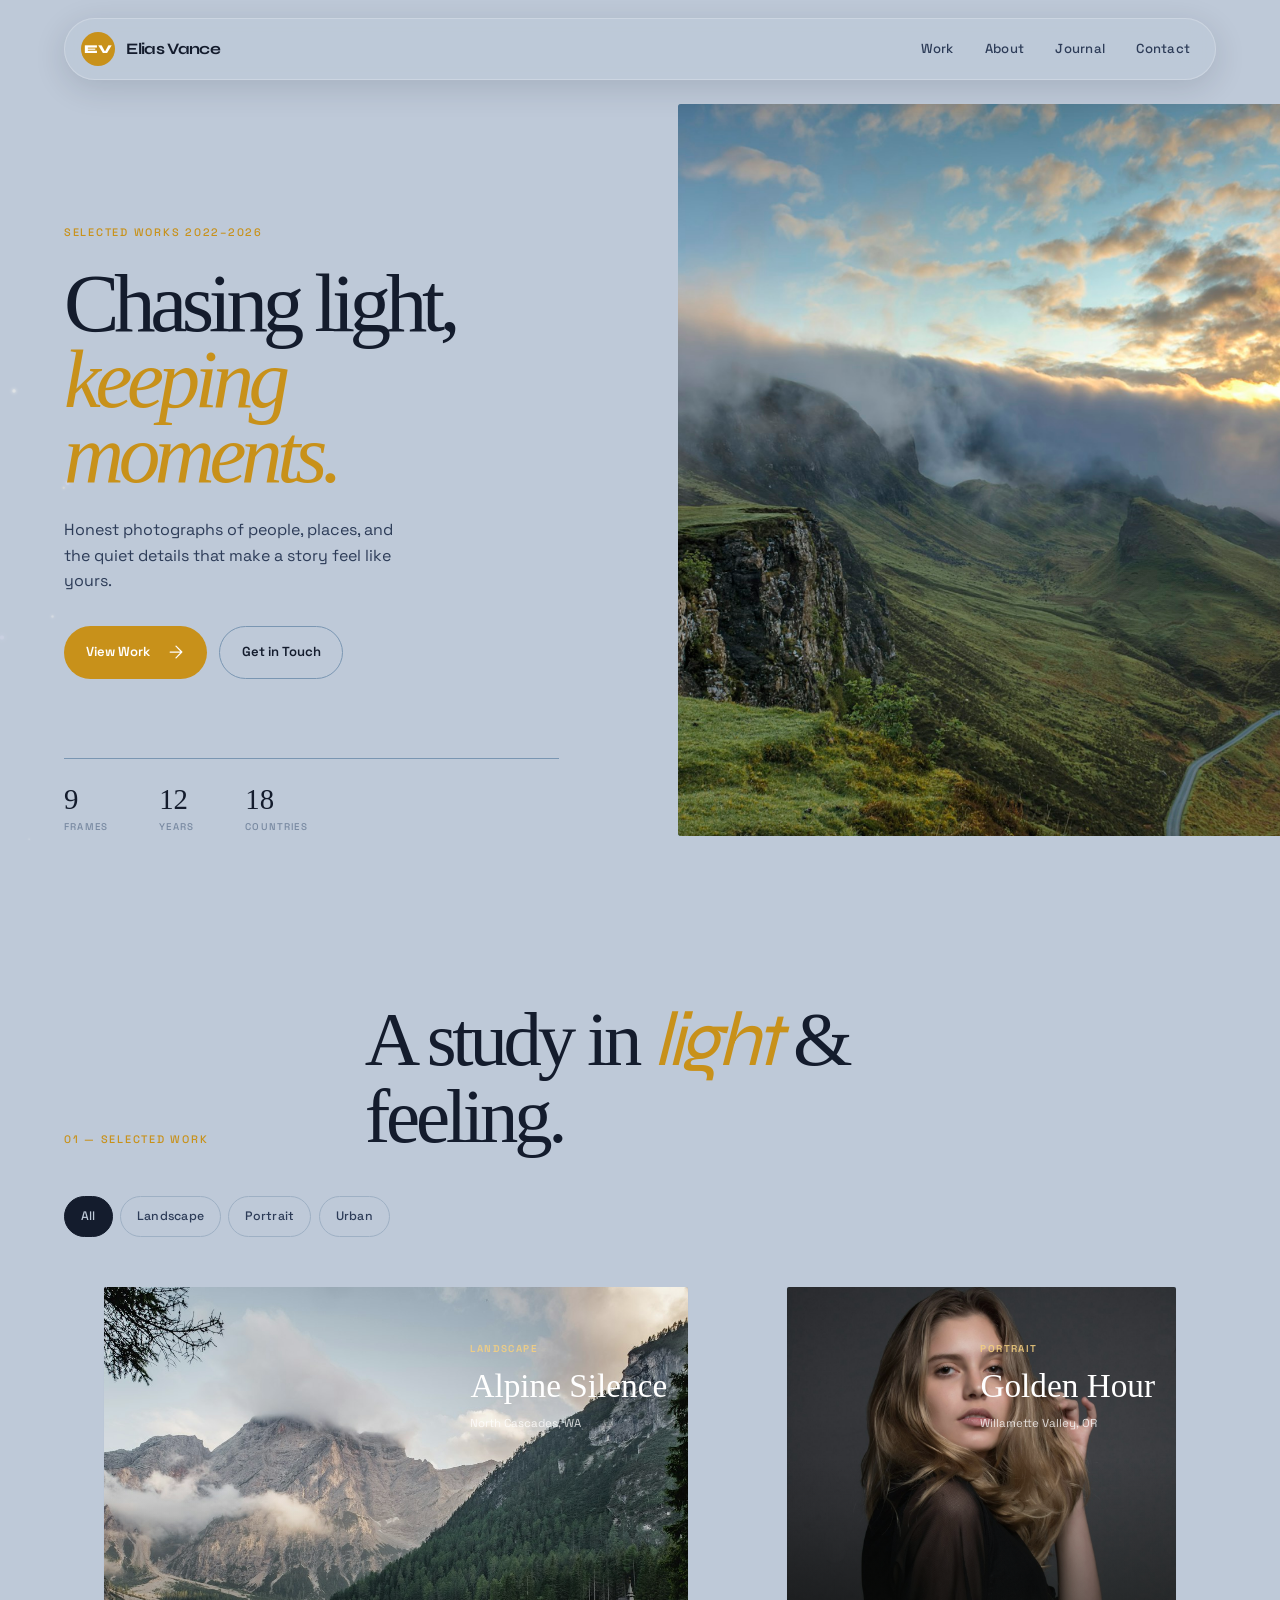
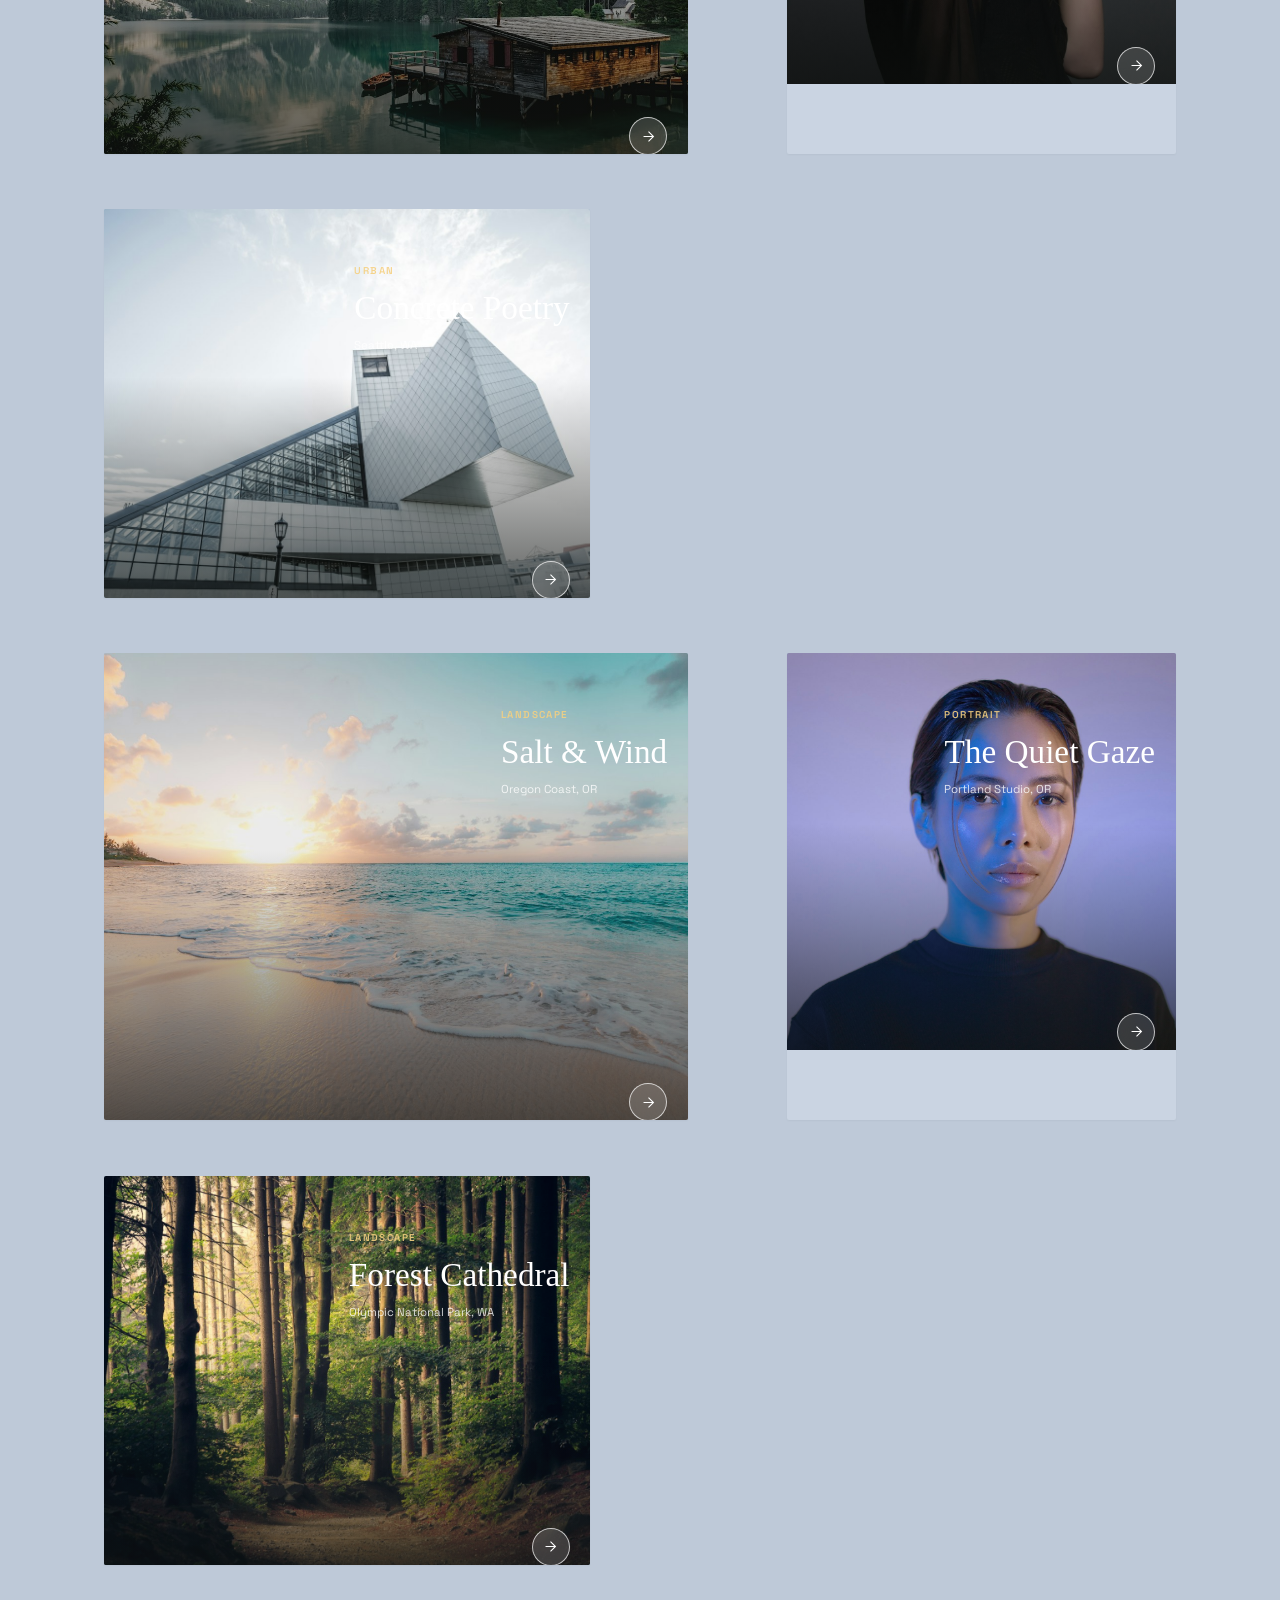
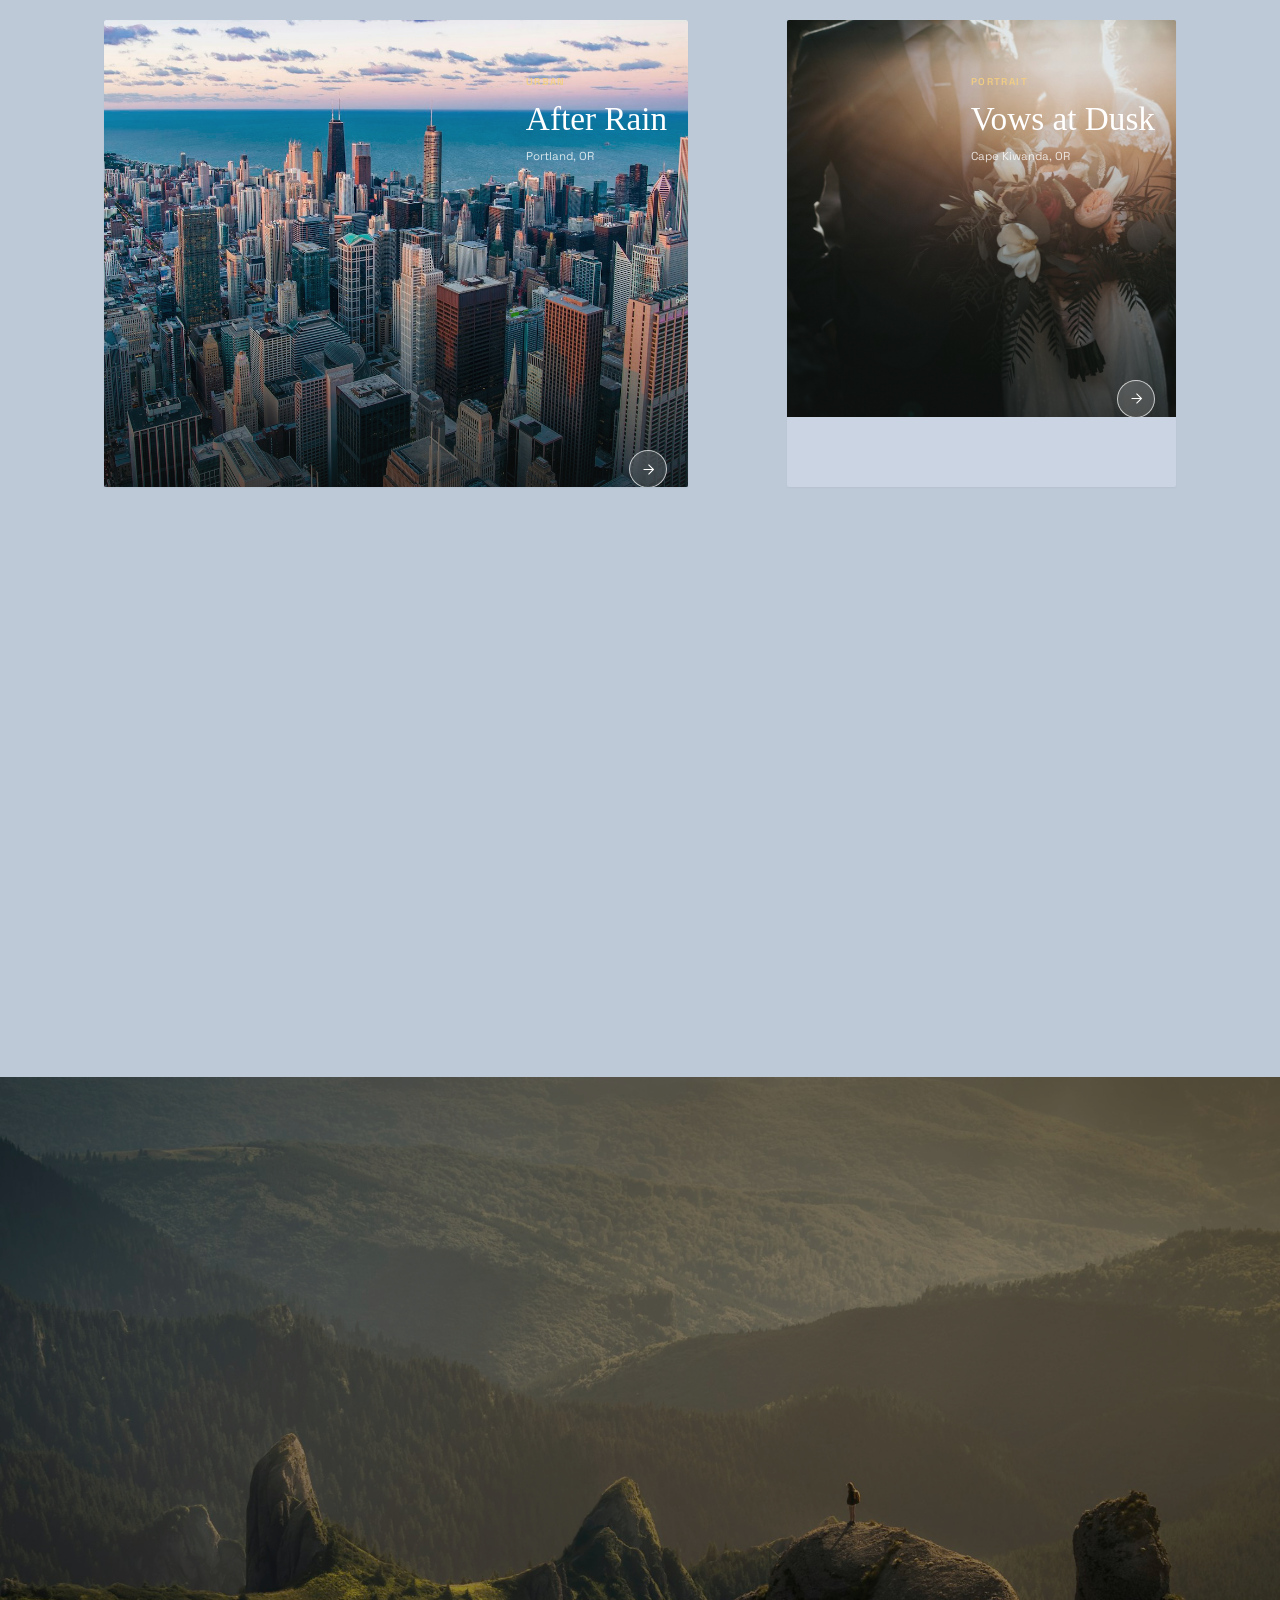
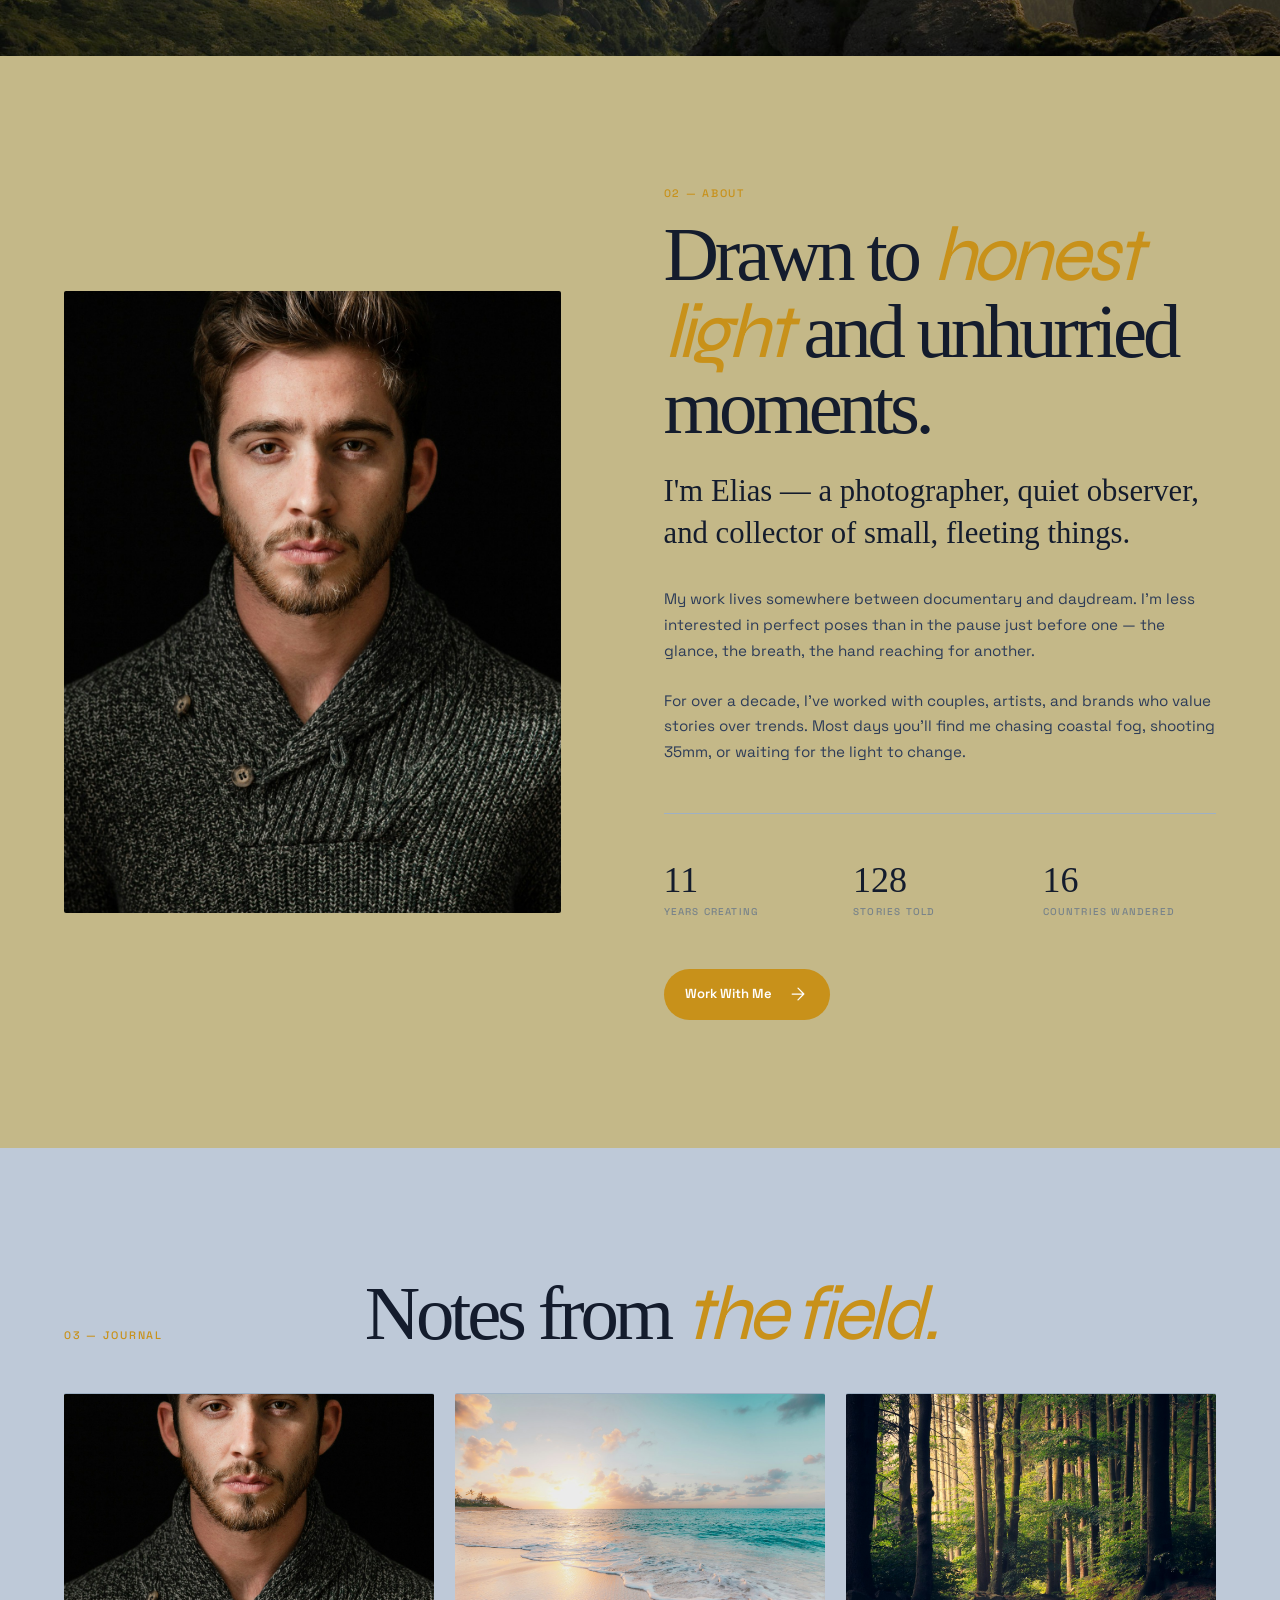
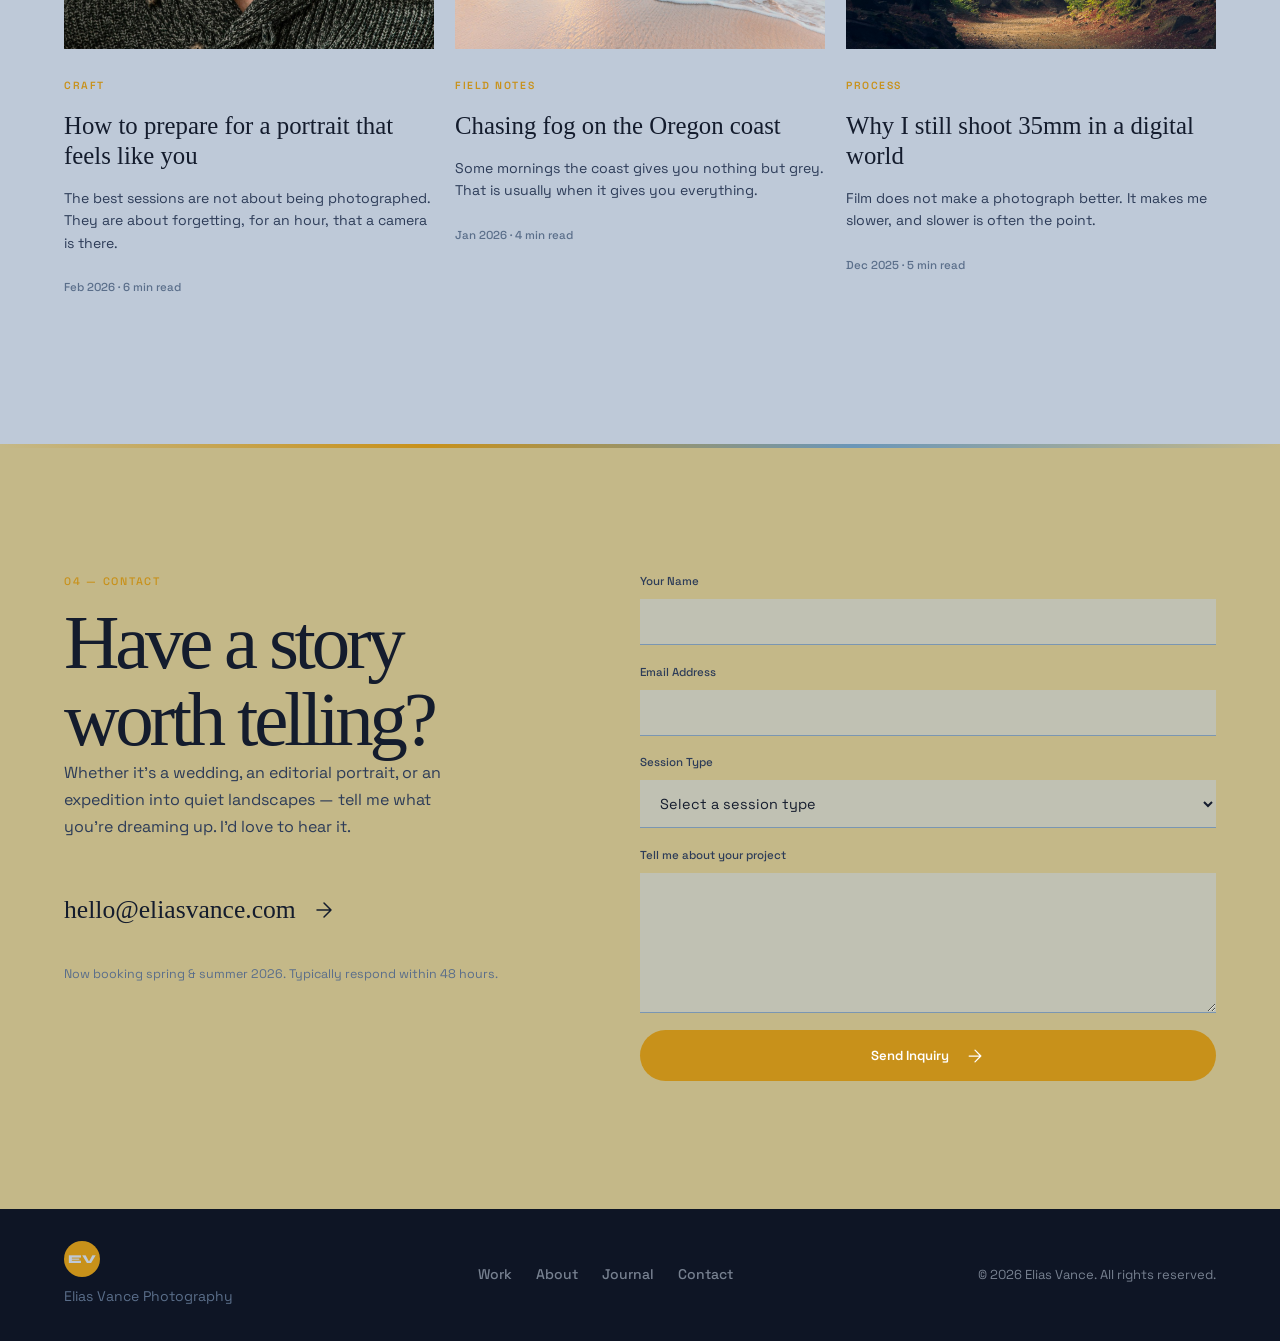
==== commit 51d1bd37: "adding motion" ====
--- a/index.html
+++ b/index.html
@@ -481,6 +481,7 @@
     </div>
   </div>
 
+  <script src="animations.js"></script>
   <script src="script.js"></script>
 </body>
 </html>
--- a/styles.css
+++ b/styles.css
@@ -1622,3 +1622,494 @@
   .section-header .section-eyebrow { margin-bottom: .4rem; }
   .about-grid, .contact-grid { grid-template-columns: 1fr; }
 }
+
+
+/* ==========================================================================
+   Van Gogh Interactive Animations — Supporting Styles
+   ========================================================================== */
+
+/* Starry canvas sits behind hero content */
+#starry-canvas {
+  mix-blend-mode: screen;
+  border-radius: inherit;
+}
+
+/* Card shimmer on tilt (magnetic effect) */
+.work-card,
+.journal-card {
+  transform-style: preserve-3d;
+  will-change: transform;
+}
+
+.work-card::after,
+.journal-card::after {
+  content: "";
+  position: absolute;
+  inset: 0;
+  border-radius: inherit;
+  background: linear-gradient(
+    105deg,
+    transparent 40%,
+    rgba(255, 220, 120, 0.12) calc(var(--shimmer-x, 50%) - 10%),
+    rgba(255, 230, 150, 0.22) var(--shimmer-x, 50%),
+    rgba(255, 220, 120, 0.12) calc(var(--shimmer-x, 50%) + 10%),
+    transparent 60%
+  );
+  pointer-events: none;
+  z-index: 2;
+  opacity: 0;
+  transition: opacity 0.2s ease;
+}
+
+.work-card:hover::after,
+.journal-card:hover::after {
+  opacity: 1;
+}
+
+/* Cursor canvas — only on pointer devices */
+@media (hover: none) {
+  #cursor-canvas,
+  #ripple-canvas { display: none; }
+}
+
+/* Smooth section relative positioning for brush sweeps */
+section { isolation: isolate; }
+
+/* Scroll-brush sweep line pulse keyframe */
+@keyframes vg-sweep {
+  0%   { left: -100%; opacity: 0; }
+  10%  { opacity: 1; }
+  90%  { opacity: 1; }
+  100% { left: 110%; opacity: 0; }
+}
+
+
+/* ==========================================================================
+   Photo Interactions — Like + Comment Styles
+   Van Gogh palette: cobalt blue · sunflower gold · midnight ink
+   ========================================================================== */
+
+/* ── Interaction bar on each card ───────────────────────────────────────── */
+.photo-bar {
+  position: absolute;
+  bottom: 0; left: 0; right: 0;
+  z-index: 5;
+  display: flex;
+  align-items: center;
+  gap: 0.5rem;
+  padding: 0.65rem 0.9rem;
+  background: linear-gradient(0deg, rgba(20,28,45,0.82) 0%, transparent 100%);
+  opacity: 0;
+  transform: translateY(6px);
+  transition: opacity 0.25s ease, transform 0.25s ease;
+  pointer-events: none;
+}
+
+.work-card:hover .photo-bar,
+.work-card:focus-within .photo-bar {
+  opacity: 1;
+  transform: translateY(0);
+  pointer-events: auto;
+}
+
+/* Always show bar on touch devices */
+@media (hover: none) {
+  .photo-bar {
+    opacity: 1;
+    transform: translateY(0);
+    pointer-events: auto;
+    background: linear-gradient(0deg, rgba(20,28,45,0.70) 0%, transparent 100%);
+  }
+}
+
+.photo-btn {
+  display: inline-flex;
+  align-items: center;
+  gap: 0.3rem;
+  padding: 0.3rem 0.55rem;
+  font-family: var(--font-ui);
+  font-size: 0.75rem;
+  font-weight: 600;
+  color: rgba(255,255,255,0.88);
+  background: rgba(255,255,255,0.1);
+  border: 1px solid rgba(255,255,255,0.18);
+  border-radius: 999px;
+  cursor: pointer;
+  backdrop-filter: blur(6px);
+  transition: background 0.15s ease, transform 0.15s ease, color 0.15s ease;
+  letter-spacing: 0.03em;
+}
+
+.photo-btn svg {
+  width: 15px;
+  height: 15px;
+  flex-shrink: 0;
+}
+
+.photo-btn:hover {
+  background: rgba(255,255,255,0.2);
+  transform: scale(1.06);
+}
+
+/* Liked state */
+.like-btn.is-liked {
+  color: #f5d080;
+  border-color: rgba(245,208,128,0.4);
+  background: rgba(200,145,26,0.25);
+}
+
+.like-btn.is-liked svg { fill: #f5d080; stroke: none; }
+
+/* Pop animation on like */
+@keyframes like-pop {
+  0%   { transform: scale(1); }
+  40%  { transform: scale(1.35); }
+  70%  { transform: scale(0.9); }
+  100% { transform: scale(1); }
+}
+.like-btn.like-pop { animation: like-pop 0.4s cubic-bezier(0.34,1.56,0.64,1) both; }
+
+/* Send button pop */
+@keyframes send-pop {
+  0%   { transform: scale(1) rotate(0deg); }
+  50%  { transform: scale(1.3) rotate(-15deg); }
+  100% { transform: scale(1) rotate(0deg); }
+}
+.cpanel-send.send-pop { animation: send-pop 0.3s ease both; }
+
+/* ── Heart burst animations ─────────────────────────────────────────────── */
+.heart-burst-big,
+.heart-burst-mini {
+  position: absolute;
+  pointer-events: none;
+  transform: translate(-50%, -50%);
+  z-index: 20;
+}
+
+.heart-burst-big svg,
+.heart-burst-mini svg { display: block; }
+
+/* Big centre heart */
+@keyframes heart-big {
+  0%   { opacity: 0;   transform: translate(-50%, -50%) scale(0); }
+  25%  { opacity: 1;   transform: translate(-50%, -50%) scale(1.5); }
+  55%  { opacity: 1;   transform: translate(-50%, -50%) scale(1.1); }
+  75%  { opacity: 1;   transform: translate(-50%, -50%) scale(1.25); }
+  100% { opacity: 0;   transform: translate(-50%, -50%) scale(0.9); }
+}
+.heart-burst-big {
+  width: 72px; height: 72px;
+  animation: heart-big 0.85s cubic-bezier(0.34,1.56,0.64,1) both;
+  filter: drop-shadow(0 0 12px currentColor);
+}
+.heart-burst-big svg { width: 72px; height: 72px; }
+
+/* Mini scatter hearts */
+@keyframes heart-mini {
+  0%   { opacity: 0.9; transform: translate(-50%, -50%) scale(0.5); }
+  60%  { opacity: 0.8; transform: translate(calc(-50% + var(--tx)), calc(-50% + var(--ty))) scale(1); }
+  100% { opacity: 0;   transform: translate(calc(-50% + var(--tx) * 1.4), calc(-50% + var(--ty) * 1.4)) scale(0.3); }
+}
+.heart-burst-mini {
+  width: 22px; height: 22px;
+  animation: heart-mini 0.75s cubic-bezier(0.22,0.61,0.36,1) both;
+}
+.heart-burst-mini svg { width: 22px; height: 22px; }
+
+/* +1 float */
+@keyframes plus-one {
+  0%   { opacity: 1;   transform: translate(-50%, -50%) scale(1); }
+  100% { opacity: 0;   transform: translate(-50%, -150%) scale(0.7); }
+}
+.heart-plus-one {
+  position: absolute;
+  pointer-events: none;
+  font-family: var(--font-display);
+  font-size: 1.1rem;
+  font-weight: 700;
+  color: #f5d080;
+  text-shadow: 0 2px 8px rgba(0,0,0,0.5);
+  transform: translate(-50%, -50%);
+  z-index: 21;
+  animation: plus-one 0.75s cubic-bezier(0.22,0.61,0.36,1) both;
+}
+
+/* Hint text: double-tap to like */
+.work-media::after {
+  content: "Double-tap to like";
+  position: absolute;
+  bottom: 56px; left: 50%;
+  transform: translateX(-50%) translateY(4px);
+  font-family: var(--font-ui);
+  font-size: 0.65rem;
+  font-weight: 500;
+  letter-spacing: 0.08em;
+  color: rgba(255,255,255,0.7);
+  white-space: nowrap;
+  opacity: 0;
+  pointer-events: none;
+  transition: opacity 0.3s ease, transform 0.3s ease;
+  z-index: 6;
+}
+
+.work-card:hover .work-media::after {
+  opacity: 1;
+  transform: translateX(-50%) translateY(0);
+}
+
+@media (hover: none) {
+  .work-media::after { display: none; }
+}
+
+/* ── Comment Panel ──────────────────────────────────────────────────────── */
+#comment-panel {
+  position: fixed;
+  inset: 0;
+  z-index: 1200;
+  display: flex;
+  align-items: flex-end;
+  justify-content: center;
+  visibility: hidden;
+  pointer-events: none;
+}
+
+#comment-panel.is-open {
+  visibility: visible;
+  pointer-events: auto;
+}
+
+.cpanel-backdrop {
+  position: absolute;
+  inset: 0;
+  background: rgba(14,21,37,0.6);
+  backdrop-filter: blur(4px);
+  opacity: 0;
+  transition: opacity 0.35s ease;
+}
+
+#comment-panel.is-open .cpanel-backdrop { opacity: 1; }
+
+.cpanel-sheet {
+  position: relative;
+  z-index: 1;
+  width: 100%;
+  max-width: 540px;
+  max-height: 85vh;
+  display: flex;
+  flex-direction: column;
+  background: #1c2540;
+  border-radius: 20px 20px 0 0;
+  border: 1px solid rgba(107,150,184,0.3);
+  border-bottom: 0;
+  box-shadow: 0 -16px 60px rgba(14,21,37,0.5);
+  transform: translateY(100%);
+  transition: transform 0.4s cubic-bezier(0.34,1.1,0.64,1);
+  overflow: hidden;
+}
+
+#comment-panel.is-open .cpanel-sheet { transform: translateY(0); }
+
+/* drag handle */
+.cpanel-sheet::before {
+  content: "";
+  display: block;
+  width: 36px;
+  height: 4px;
+  background: rgba(190,201,216,0.3);
+  border-radius: 2px;
+  margin: 10px auto 0;
+  flex-shrink: 0;
+}
+
+.cpanel-header {
+  display: flex;
+  align-items: center;
+  justify-content: space-between;
+  gap: 1rem;
+  padding: 1rem 1.2rem 0.8rem;
+  border-bottom: 1px solid rgba(107,150,184,0.2);
+  flex-shrink: 0;
+}
+
+.cpanel-photo-info {
+  display: flex;
+  flex-direction: column;
+  gap: 0.1rem;
+}
+
+.cpanel-title {
+  font-family: var(--font-display);
+  font-size: 1.05rem;
+  font-weight: 600;
+  color: #d8e8f0;
+  line-height: 1.2;
+}
+
+.cpanel-loc {
+  font-family: var(--font-ui);
+  font-size: 0.72rem;
+  font-weight: 500;
+  letter-spacing: 0.08em;
+  text-transform: uppercase;
+  color: rgba(190,201,216,0.55);
+}
+
+.cpanel-close {
+  display: grid;
+  place-items: center;
+  width: 34px; height: 34px;
+  background: rgba(190,201,216,0.1);
+  border: 1px solid rgba(190,201,216,0.15);
+  border-radius: 50%;
+  color: rgba(190,201,216,0.7);
+  cursor: pointer;
+  transition: background 0.15s ease, color 0.15s ease, transform 0.2s ease;
+  flex-shrink: 0;
+}
+.cpanel-close svg { width: 16px; height: 16px; }
+.cpanel-close:hover { background: rgba(190,201,216,0.2); color: #d8e8f0; transform: rotate(90deg); }
+
+/* scrollable comment list */
+.cpanel-body {
+  flex: 1;
+  overflow-y: auto;
+  padding: 0.8rem 1.2rem;
+  scrollbar-width: thin;
+  scrollbar-color: rgba(107,150,184,0.3) transparent;
+}
+
+.cpanel-list {
+  list-style: none;
+  margin: 0;
+  padding: 0;
+  display: flex;
+  flex-direction: column;
+  gap: 1rem;
+}
+
+.cpanel-comment {
+  display: flex;
+  gap: 0.75rem;
+  align-items: flex-start;
+  animation: comment-in 0.3s cubic-bezier(0.34,1.2,0.64,1) both;
+}
+
+@keyframes comment-in {
+  from { opacity: 0; transform: translateY(10px); }
+  to   { opacity: 1; transform: translateY(0); }
+}
+
+.cpanel-comment-body { flex: 1; }
+
+.cpanel-comment-meta {
+  display: flex;
+  align-items: baseline;
+  gap: 0.5rem;
+  margin-bottom: 0.25rem;
+}
+
+.cpanel-comment-meta strong {
+  font-family: var(--font-ui);
+  font-size: 0.8rem;
+  font-weight: 600;
+  color: #d8e8f0;
+}
+
+.cpanel-comment-meta span {
+  font-family: var(--font-ui);
+  font-size: 0.68rem;
+  color: rgba(190,201,216,0.45);
+}
+
+.cpanel-comment-body p {
+  margin: 0;
+  font-size: 0.9rem;
+  line-height: 1.55;
+  color: rgba(216,232,240,0.85);
+}
+
+.cpanel-empty {
+  margin: 1.5rem 0;
+  text-align: center;
+  font-size: 0.9rem;
+  color: rgba(190,201,216,0.4);
+  font-style: italic;
+}
+
+/* Avatar */
+.cpanel-avatar {
+  display: grid;
+  place-items: center;
+  width: 36px; height: 36px;
+  min-width: 36px;
+  border-radius: 50%;
+  background: var(--av-color, #c8911a);
+  color: #141c2d;
+  font-family: var(--font-ui);
+  font-size: 0.65rem;
+  font-weight: 800;
+  letter-spacing: 0.03em;
+  flex-shrink: 0;
+}
+
+.cpanel-avatar.sm {
+  width: 32px; height: 32px;
+  min-width: 32px;
+  font-size: 0.6rem;
+}
+
+/* Input footer */
+.cpanel-footer {
+  display: flex;
+  align-items: flex-end;
+  gap: 0.6rem;
+  padding: 0.8rem 1.2rem calc(0.8rem + env(safe-area-inset-bottom, 0px));
+  border-top: 1px solid rgba(107,150,184,0.2);
+  background: rgba(14,21,37,0.4);
+  flex-shrink: 0;
+}
+
+.cpanel-input-wrap { flex: 1; }
+
+.cpanel-input {
+  width: 100%;
+  min-height: 40px;
+  max-height: 120px;
+  padding: 0.6rem 0.9rem;
+  font-family: var(--font-body);
+  font-size: 0.9rem;
+  color: #d8e8f0;
+  background: rgba(190,201,216,0.1);
+  border: 1px solid rgba(107,150,184,0.25);
+  border-radius: 20px;
+  resize: none;
+  overflow: hidden;
+  transition: border-color 0.2s ease, background 0.2s ease;
+  line-height: 1.5;
+}
+
+.cpanel-input::placeholder { color: rgba(190,201,216,0.35); }
+
+.cpanel-input:focus {
+  outline: none;
+  border-color: rgba(200,145,26,0.6);
+  background: rgba(190,201,216,0.14);
+}
+
+.cpanel-send {
+  display: grid;
+  place-items: center;
+  width: 40px; height: 40px;
+  min-width: 40px;
+  background: #c8911a;
+  border-radius: 50%;
+  color: #141c2d;
+  cursor: pointer;
+  transition: background 0.2s ease, transform 0.2s ease;
+  border: none;
+}
+.cpanel-send svg { width: 17px; height: 17px; }
+.cpanel-send:hover { background: #d4a030; transform: scale(1.1); }
+
+/* Comment count badge colour */
+.comment-count { color: rgba(255,255,255,0.7); }
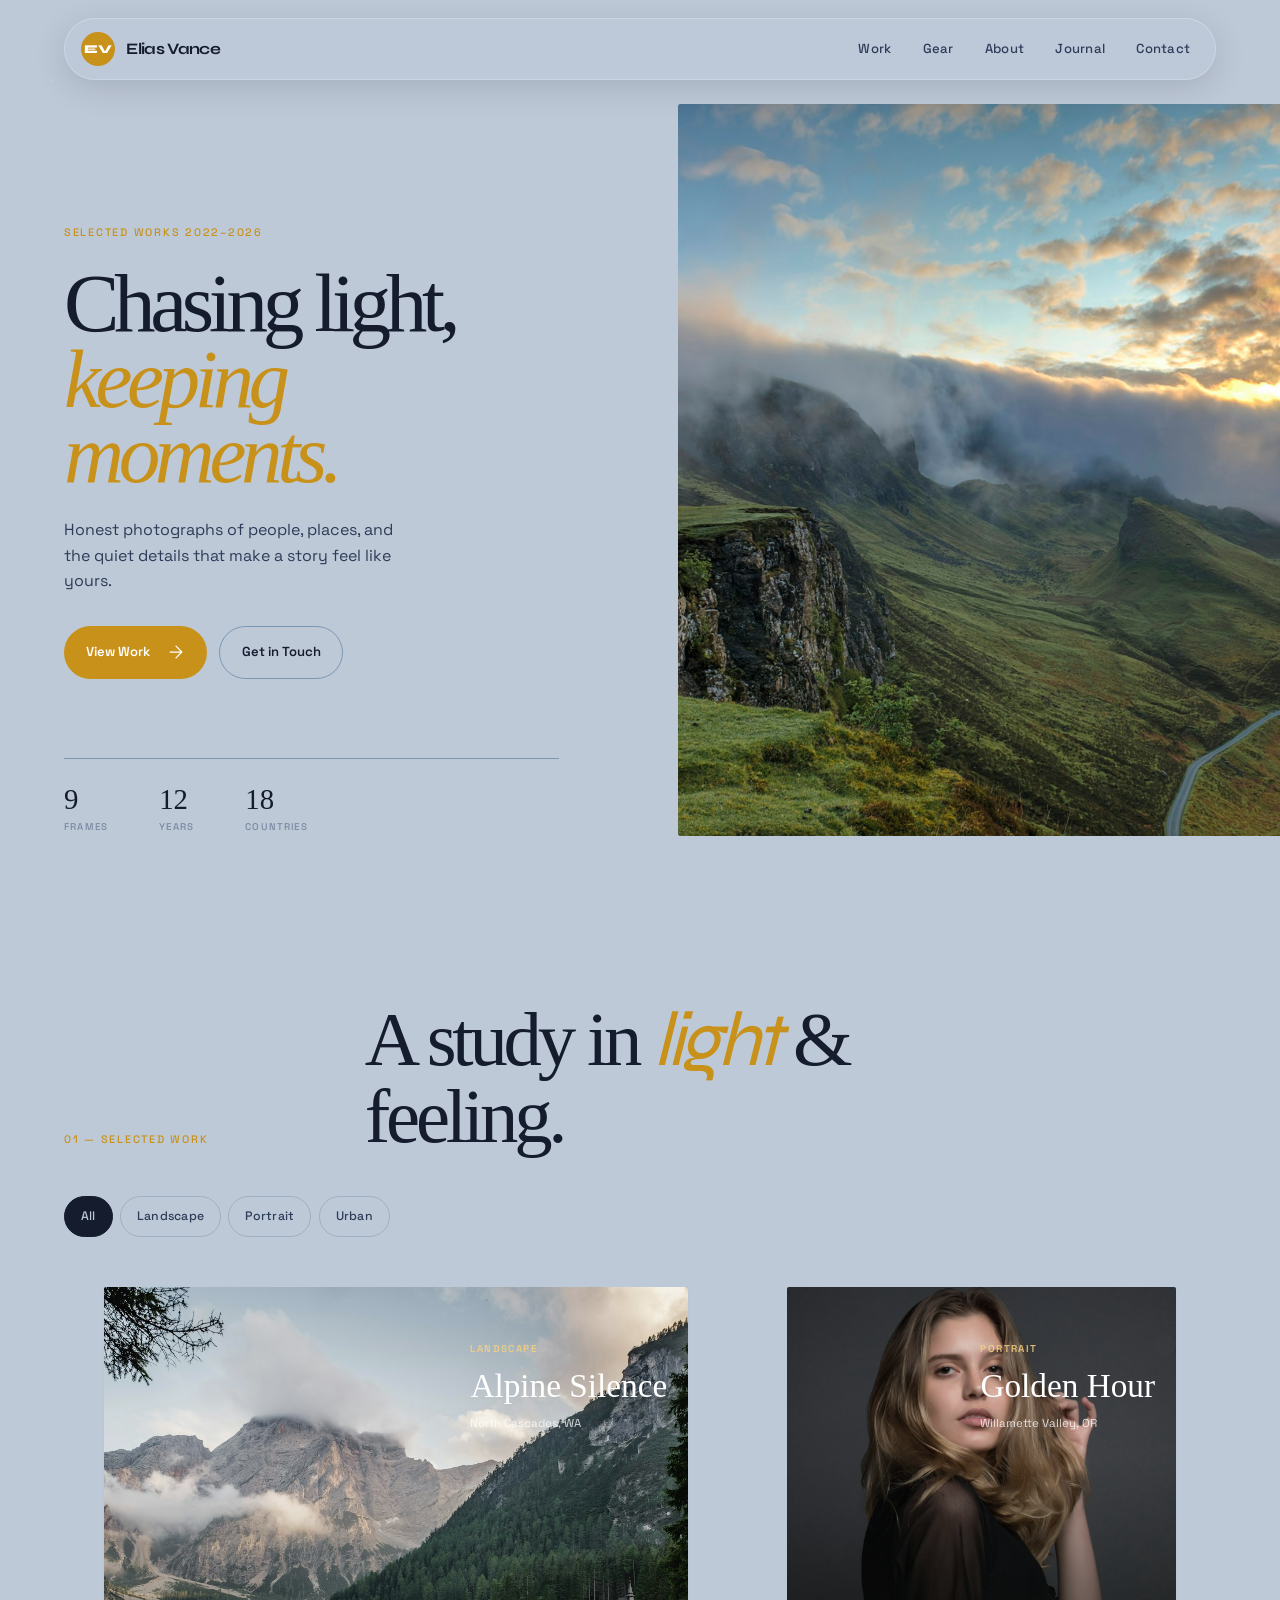
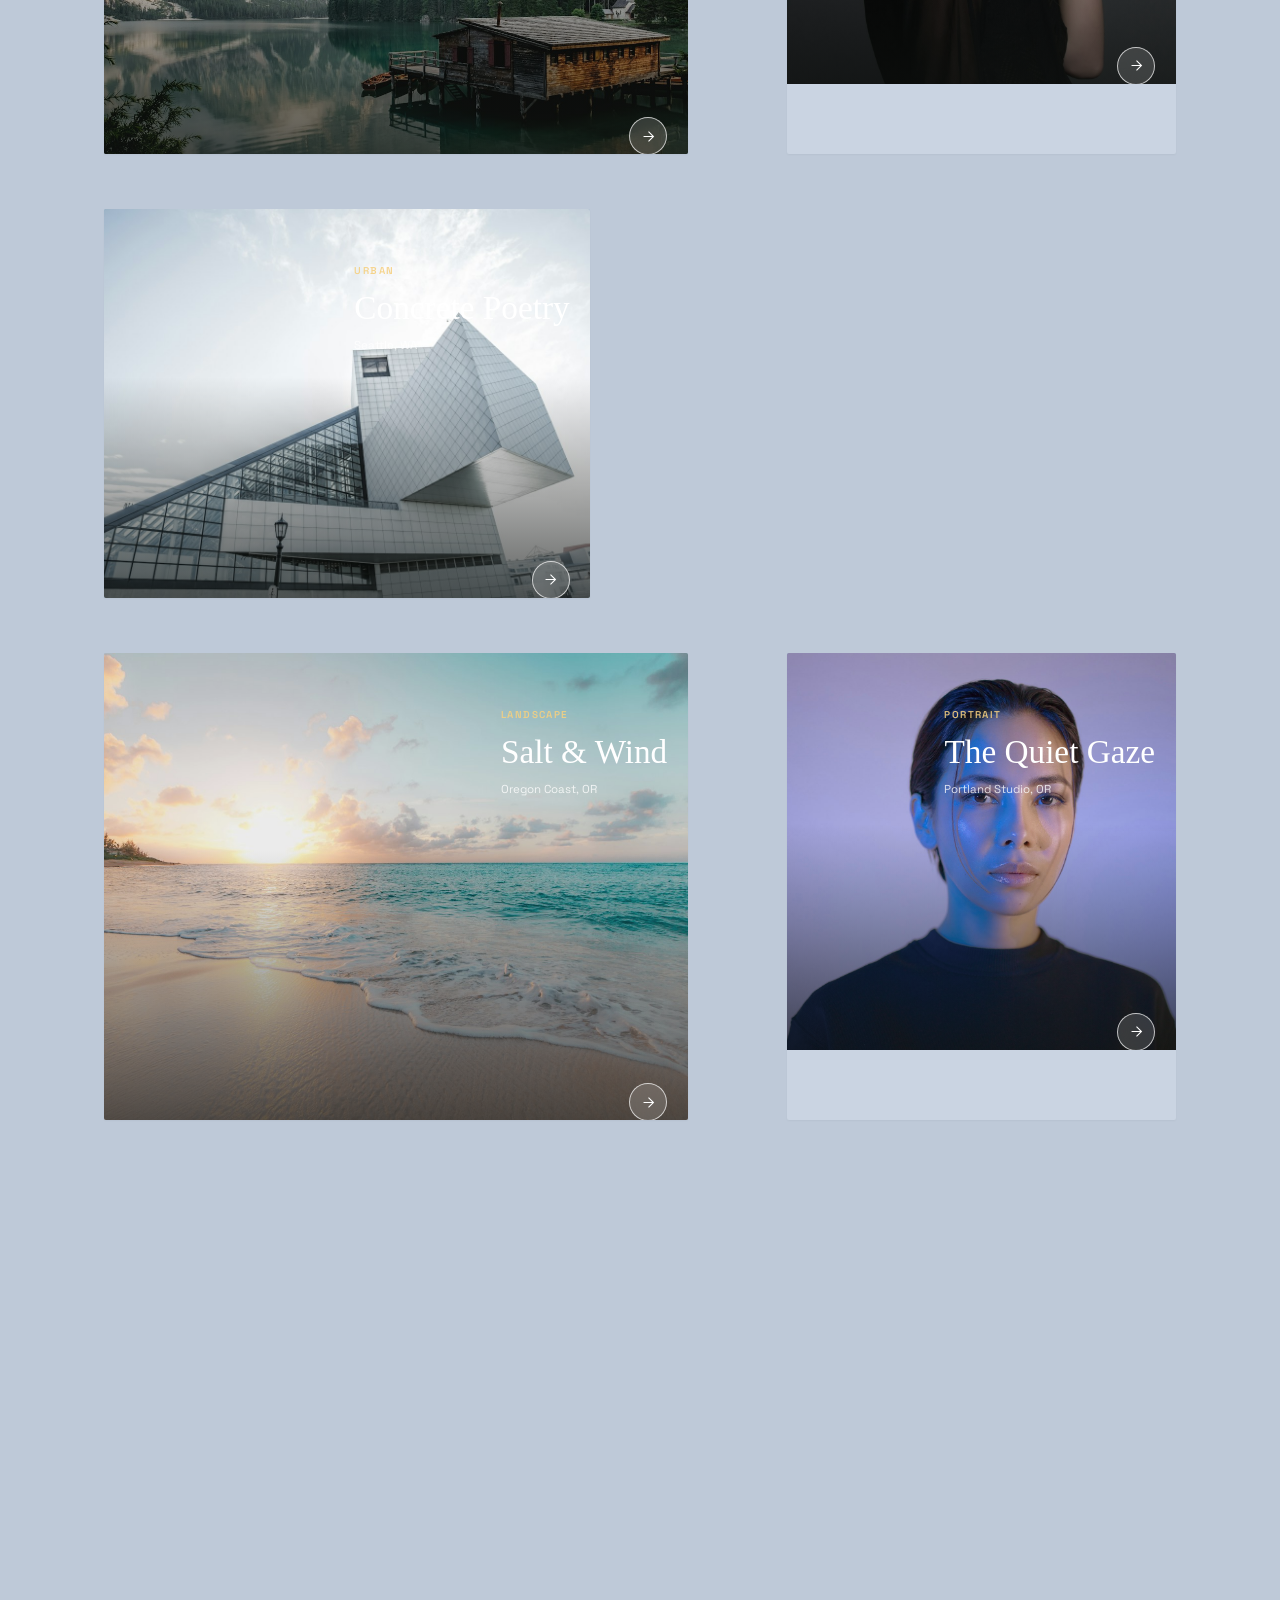
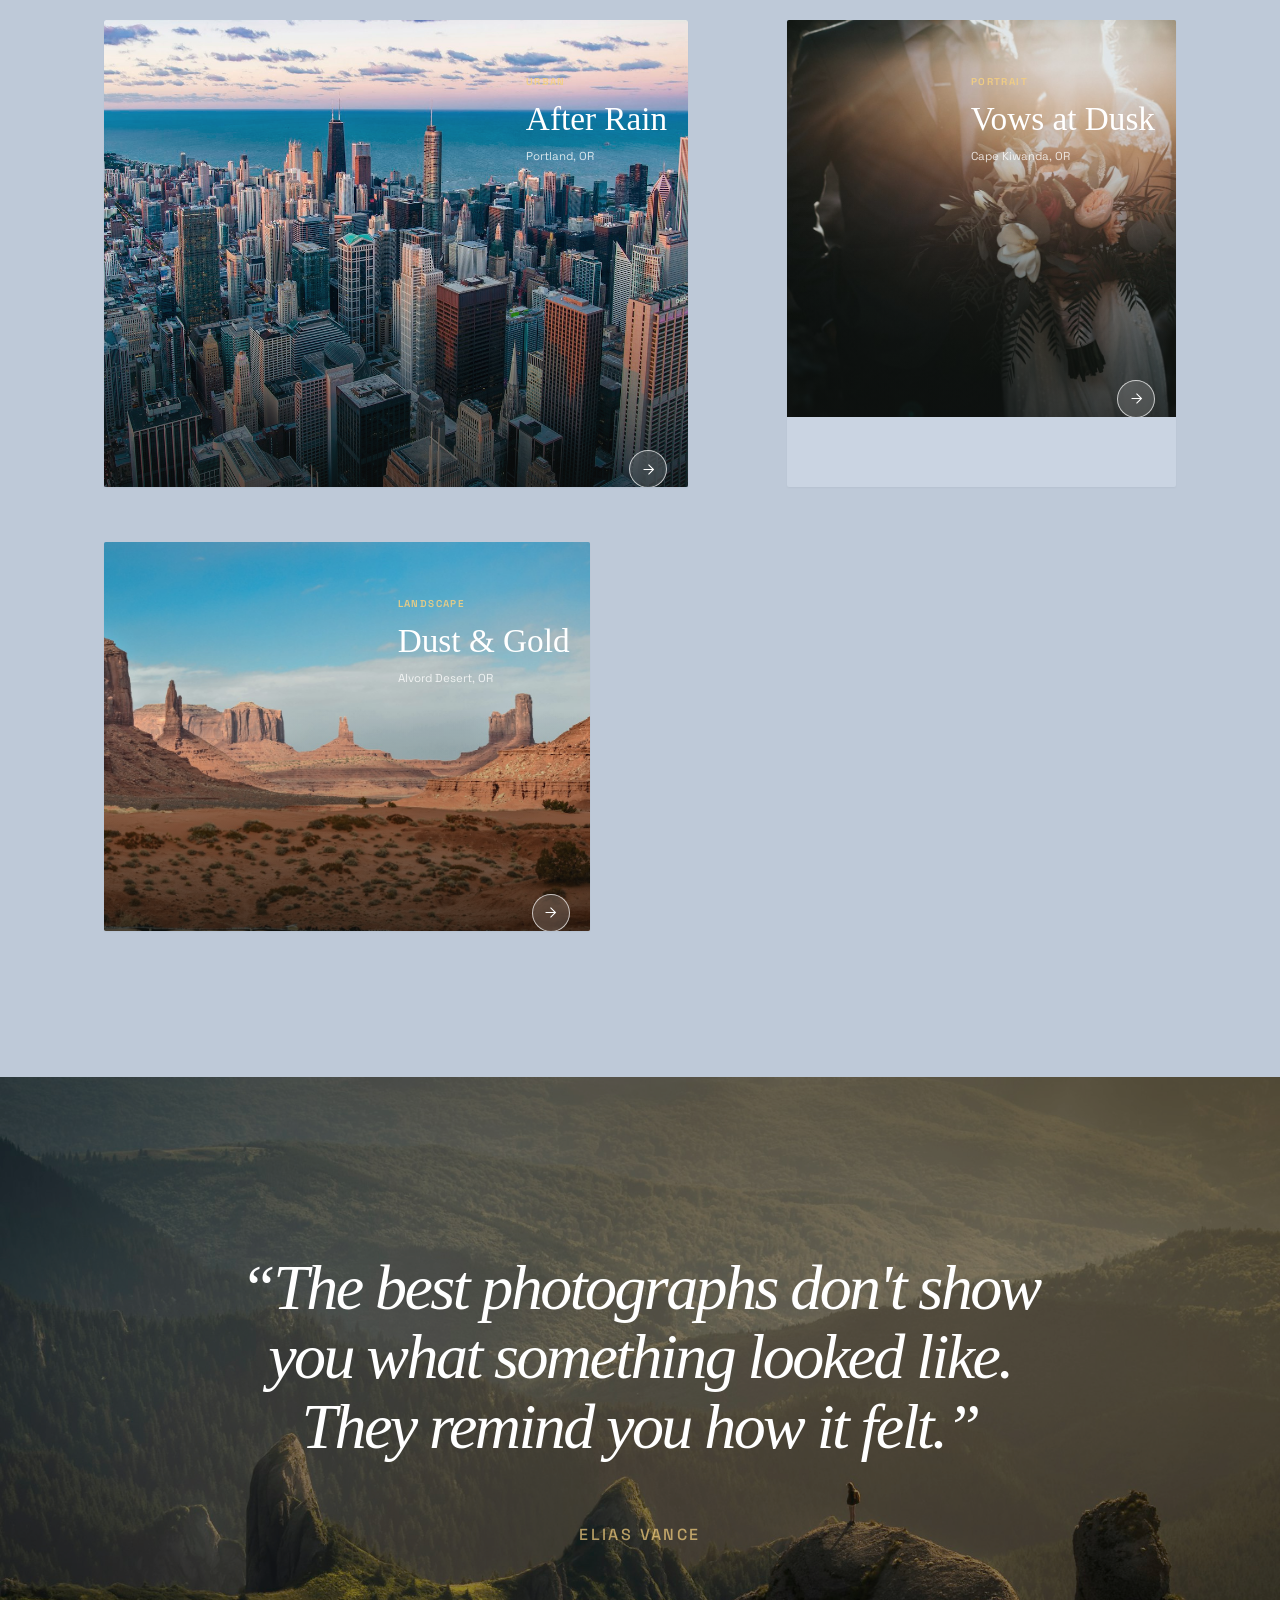
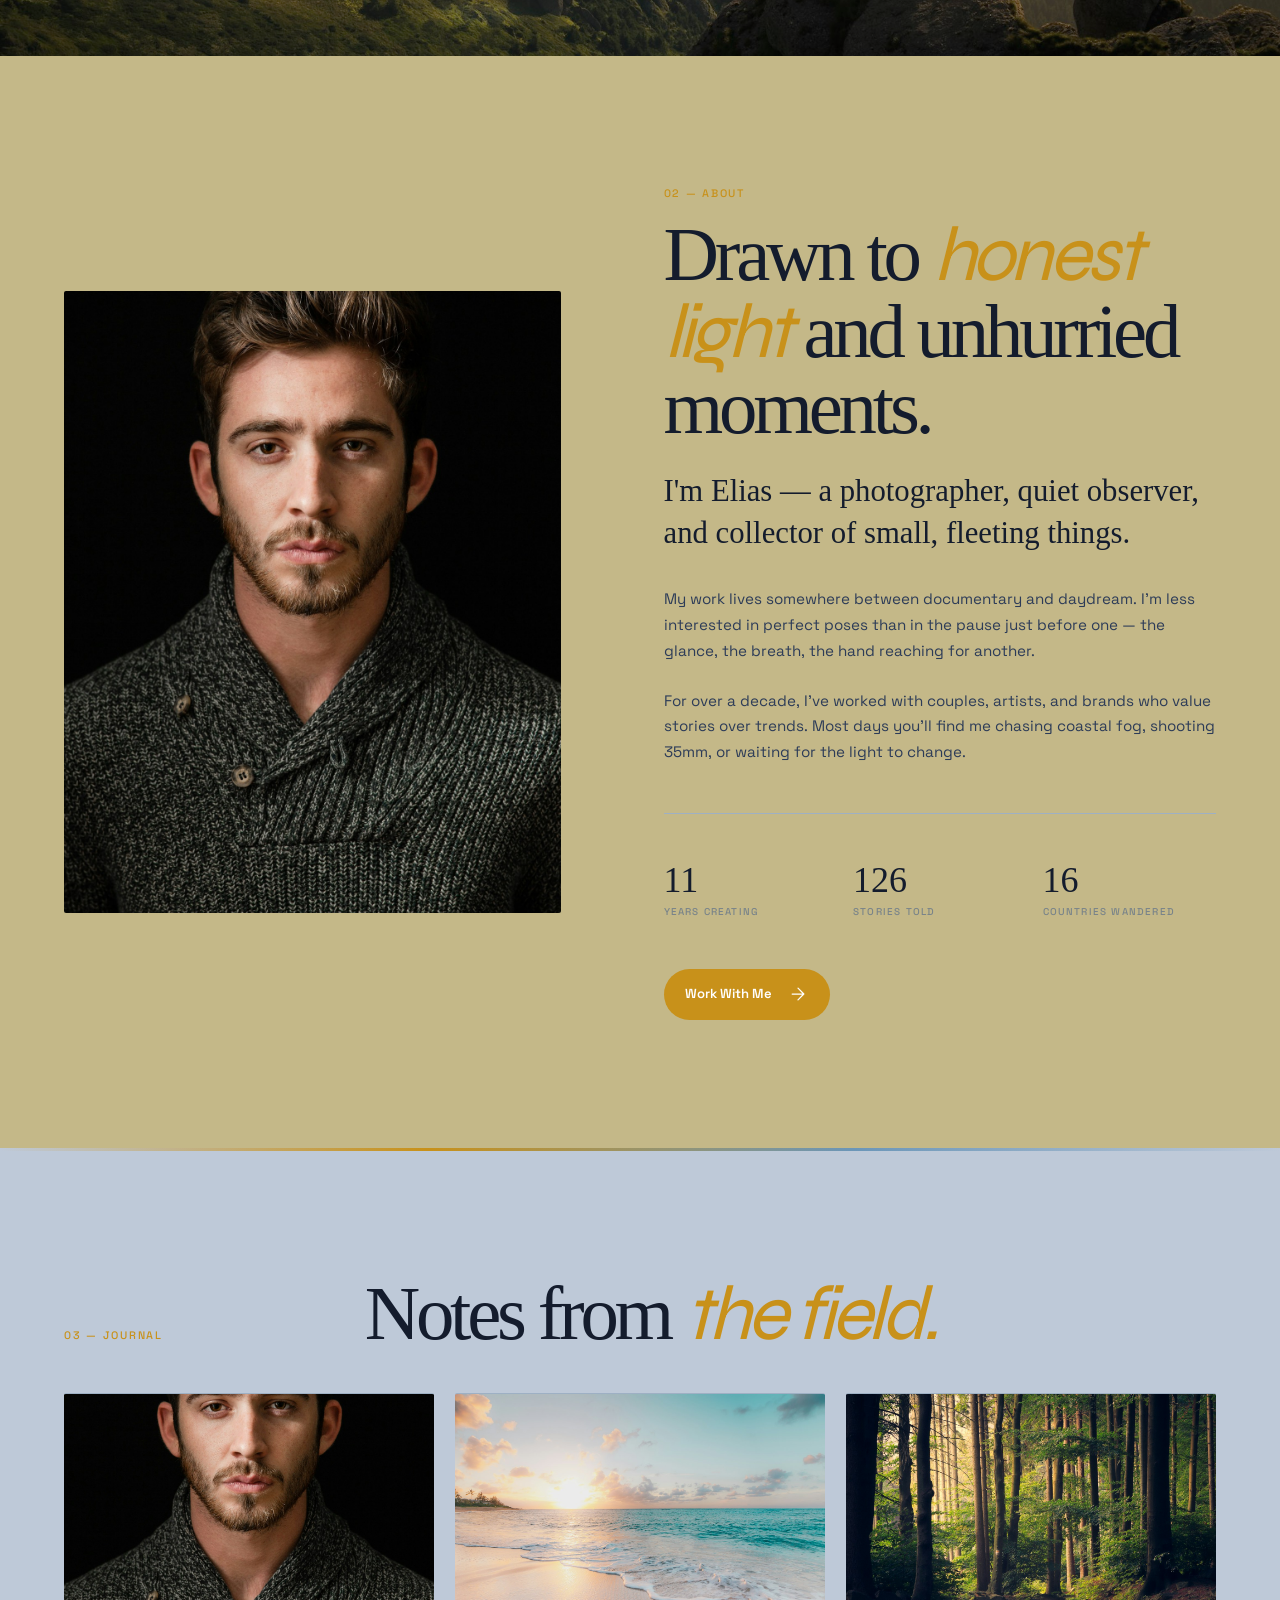
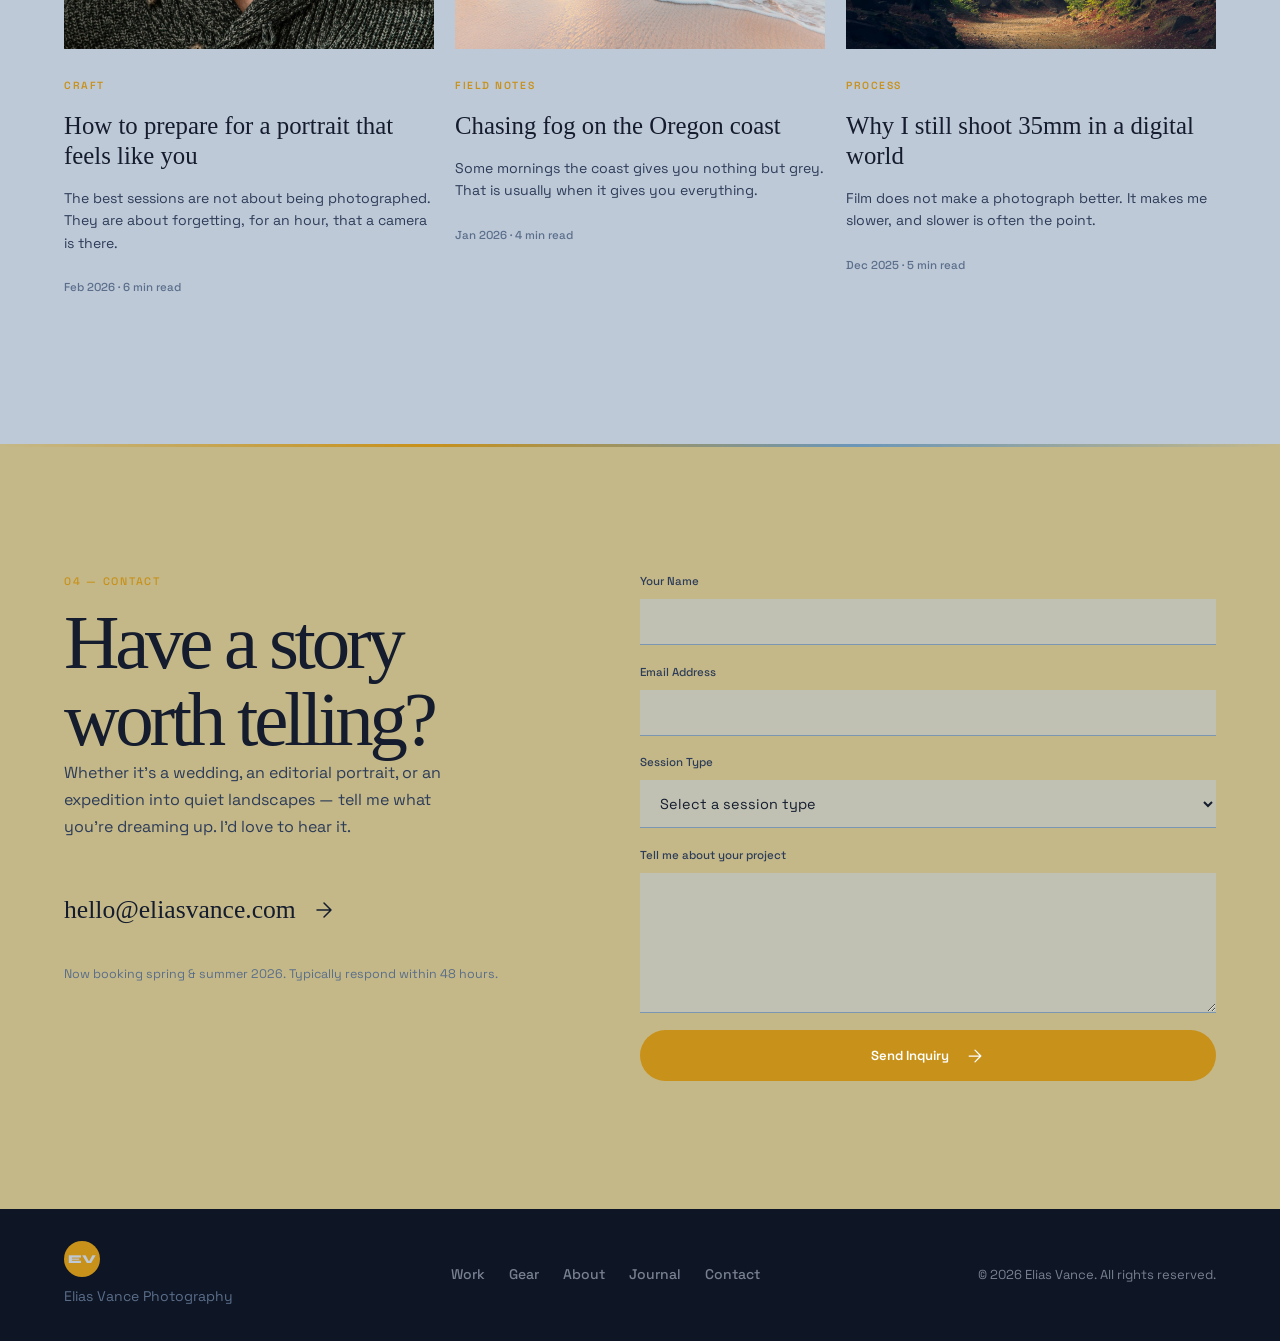
==== commit 74679d2d: "adding gear page" ====
--- a/index.html
+++ b/index.html
@@ -27,6 +27,7 @@
 
     <nav class="primary-nav" aria-label="Primary navigation">
       <a href="#work" data-text="Work">Work</a>
+      <a href="gear.html" data-text="Gear">Gear</a>
       <a href="#about" data-text="About">About</a>
       <a href="#journal" data-text="Journal">Journal</a>
       <a href="#contact" data-text="Contact">Contact</a>
@@ -42,9 +43,10 @@
     <div class="menu-inner">
       <nav class="menu-nav" aria-label="Mobile navigation">
         <a href="#work"><span>01</span>Work</a>
-        <a href="#about"><span>02</span>About</a>
-        <a href="#journal"><span>03</span>Journal</a>
-        <a href="#contact"><span>04</span>Contact</a>
+        <a href="gear.html"><span>02</span>Gear</a>
+        <a href="#about"><span>03</span>About</a>
+        <a href="#journal"><span>04</span>Journal</a>
+        <a href="#contact"><span>05</span>Contact</a>
       </nav>
       <div class="menu-footer">
         <a href="mailto:hello@eliasvance.com">hello@eliasvance.com</a>
@@ -433,6 +435,7 @@
       </div>
       <nav class="footer-nav" aria-label="Footer navigation">
         <a href="#work">Work</a>
+        <a href="gear.html">Gear</a>
         <a href="#about">About</a>
         <a href="#journal">Journal</a>
         <a href="#contact">Contact</a>
@@ -483,5 +486,6 @@
 
   <script src="animations.js"></script>
   <script src="script.js"></script>
+  <script src="interactions.js"></script>
 </body>
 </html>
--- a/styles.css
+++ b/styles.css
@@ -1666,10 +1666,162 @@
   opacity: 1;
 }
 
-/* Cursor canvas — only on pointer devices */
+/* Canvases & Viewfinder — only on pointer devices */
+#brush-ribbon-canvas {
+  mix-blend-mode: multiply;
+}
+
+@media (prefers-color-scheme: dark) {
+  #brush-ribbon-canvas {
+    mix-blend-mode: screen;
+  }
+}
+
+/* ══════════════════════════════════════════════════════════════════════════
+   Photographer's Camera Lens Viewfinder Reticle
+   ══════════════════════════════════════════════════════════════════════════ */
+#lens-viewfinder {
+  position: fixed;
+  top: 0;
+  left: 0;
+  width: 32px;
+  height: 32px;
+  margin-left: -16px;
+  margin-top: -16px;
+  pointer-events: none;
+  z-index: 10001;
+  opacity: 0;
+  transition: opacity 0.25s ease, width 0.25s cubic-bezier(0.34, 1.3, 0.64, 1), height 0.25s cubic-bezier(0.34, 1.3, 0.64, 1), margin 0.25s cubic-bezier(0.34, 1.3, 0.64, 1);
+  will-change: transform;
+}
+
+#lens-viewfinder.is-visible {
+  opacity: 1;
+}
+
+/* L-shaped autofocus brackets */
+.vf-corner {
+  position: absolute;
+  width: 7px;
+  height: 7px;
+  border-color: rgba(200, 145, 26, 0.85);
+  border-style: solid;
+  transition: border-color 0.2s ease, width 0.2s ease, height 0.2s ease;
+}
+
+.vf-tl { top: 0; left: 0; border-width: 1.5px 0 0 1.5px; }
+.vf-tr { top: 0; right: 0; border-width: 1.5px 1.5px 0 0; }
+.vf-bl { bottom: 0; left: 0; border-width: 0 0 1.5px 1.5px; }
+.vf-br { bottom: 0; right: 0; border-width: 0 1.5px 1.5px 0; }
+
+/* Micro focal dot */
+.vf-crosshair {
+  position: absolute;
+  top: 50%;
+  left: 50%;
+  width: 3px;
+  height: 3px;
+  margin-left: -1.5px;
+  margin-top: -1.5px;
+  border-radius: 50%;
+  background: #e2a82b;
+  box-shadow: 0 0 6px rgba(226, 168, 43, 0.6);
+  transition: transform 0.2s ease, background 0.2s ease;
+}
+
+/* Rotating optical focus ring */
+.vf-ring {
+  position: absolute;
+  inset: -6px;
+  border-radius: 50%;
+  border: 1px dashed rgba(200, 145, 26, 0.35);
+  opacity: 0;
+  transform: scale(0.7) rotate(0deg);
+  transition: opacity 0.3s ease, transform 0.5s cubic-bezier(0.2, 0.8, 0.2, 1);
+}
+
+/* AF Lock indicator badge */
+.vf-badge {
+  position: absolute;
+  top: -14px;
+  right: -8px;
+  font-family: var(--font-ui), monospace, sans-serif;
+  font-size: 8px;
+  font-weight: 700;
+  color: #e2a82b;
+  letter-spacing: 0.08em;
+  opacity: 0;
+  transform: translateY(2px);
+  transition: opacity 0.2s ease, transform 0.2s ease;
+}
+
+/* Photo Focus Mode — Camera locks target */
+#lens-viewfinder.focus-photo {
+  width: 48px;
+  height: 48px;
+  margin-left: -24px;
+  margin-top: -24px;
+}
+
+#lens-viewfinder.focus-photo .vf-corner {
+  width: 10px;
+  height: 10px;
+  border-color: #f5d080;
+  filter: drop-shadow(0 0 4px rgba(245, 208, 128, 0.6));
+}
+
+#lens-viewfinder.focus-photo .vf-ring {
+  opacity: 1;
+  transform: scale(1) rotate(90deg);
+  border-color: rgba(245, 208, 128, 0.5);
+}
+
+#lens-viewfinder.focus-photo .vf-badge {
+  opacity: 1;
+  transform: translateY(0);
+}
+
+/* Interactive Link/Button Mode — Subtle focal circle */
+#lens-viewfinder.focus-btn {
+  width: 40px;
+  height: 40px;
+  margin-left: -20px;
+  margin-top: -20px;
+}
+
+#lens-viewfinder.focus-btn .vf-corner {
+  border-color: #6b96b8;
+}
+
+#lens-viewfinder.focus-btn .vf-ring {
+  opacity: 0.8;
+  transform: scale(0.95);
+  border-color: rgba(107, 150, 184, 0.55);
+}
+
+#lens-viewfinder.focus-btn .vf-crosshair {
+  background: #6b96b8;
+  box-shadow: 0 0 6px rgba(107, 150, 184, 0.8);
+}
+
+/* Shutter snap on click */
+#lens-viewfinder.shutter-snap {
+  width: 20px !important;
+  height: 20px !important;
+  margin-left: -10px !important;
+  margin-top: -10px !important;
+  transition: width 0.08s ease, height 0.08s ease, margin 0.08s ease;
+}
+
+#lens-viewfinder.shutter-snap .vf-corner {
+  border-color: #ffffff !important;
+  filter: drop-shadow(0 0 8px #ffffff);
+}
+
 @media (hover: none) {
-  #cursor-canvas,
-  #ripple-canvas { display: none; }
+  #brush-ribbon-canvas,
+  #optics-click-canvas,
+  #lens-viewfinder { display: none !important; }
 }
 
 /* Smooth section relative positioning for brush sweeps */
@@ -2113,3 +2265,823 @@
 
 /* Comment count badge colour */
 .comment-count { color: rgba(255,255,255,0.7); }
+
+
+/* ==========================================================================
+   Gear & Cameras Page Styles
+   Van Gogh Bold Pastel Palette: Periwinkle · Sunflower Gold · Wheat Ochre
+   ========================================================================== */
+
+.gear-page {
+  background: var(--bg);
+  color: var(--fg);
+}
+
+/* Gear Hero */
+.gear-hero {
+  position: relative;
+  padding: calc(90px + var(--space-2xl)) var(--pad) var(--space-2xl);
+  max-width: var(--max-w);
+  margin-inline: auto;
+}
+
+.gear-hero-content {
+  max-width: 920px;
+}
+
+.gear-hero .section-eyebrow {
+  color: var(--accent);
+  letter-spacing: 0.16em;
+  font-size: 0.72rem;
+  margin-bottom: 0.8rem;
+  text-transform: uppercase;
+}
+
+.gear-hero-title {
+  font-family: Georgia, "Times New Roman", serif;
+  font-weight: 400;
+  font-size: clamp(3rem, 7vw, 5.8rem);
+  line-height: 1.02;
+  letter-spacing: -0.05em;
+  color: var(--fg);
+  margin: 0 0 1.5rem;
+}
+
+.gear-hero-title em {
+  color: var(--accent);
+  font-style: italic;
+}
+
+.gear-hero-desc {
+  font-size: clamp(1.05rem, 1.4vw, 1.25rem);
+  line-height: 1.65;
+  color: var(--fg-soft);
+  max-width: 44ch;
+  margin-bottom: 2.2rem;
+}
+
+.gear-stats-strip {
+  display: flex;
+  flex-wrap: wrap;
+  gap: clamp(1.2rem, 3vw, 3rem);
+  padding-top: 1.8rem;
+  border-top: 1px solid var(--line-strong);
+}
+
+.gear-stat-item {
+  display: flex;
+  flex-direction: column;
+  gap: 0.25rem;
+}
+
+.gear-stat-val {
+  font-family: Georgia, "Times New Roman", serif;
+  font-size: 1.9rem;
+  font-weight: 400;
+  color: var(--fg);
+  line-height: 1;
+}
+
+.gear-stat-lbl {
+  font-family: var(--font-ui);
+  font-size: 0.68rem;
+  letter-spacing: 0.1em;
+  text-transform: uppercase;
+  color: var(--fg-muted);
+}
+
+/* Loadout Preset Bar */
+.gear-loadouts-section {
+  max-width: var(--max-w);
+  margin: 0 auto var(--space-xl);
+  padding: 0 var(--pad);
+}
+
+.gear-loadouts-wrap {
+  background: var(--card-bg);
+  border: 1px solid var(--line);
+  border-radius: var(--radius-lg);
+  padding: 1.2rem 1.6rem;
+  display: flex;
+  flex-wrap: wrap;
+  align-items: center;
+  justify-content: space-between;
+  gap: 1.2rem;
+  box-shadow: 0 4px 18px rgba(20,28,45,0.04);
+}
+
+.gear-loadouts-label {
+  display: flex;
+  align-items: center;
+  gap: 0.6rem;
+  font-family: var(--font-ui);
+  font-size: 0.8rem;
+  font-weight: 600;
+  color: var(--fg);
+  letter-spacing: 0.04em;
+  text-transform: uppercase;
+}
+
+.gear-loadouts-label svg {
+  width: 18px;
+  height: 18px;
+  color: var(--accent);
+}
+
+.gear-loadouts-btns {
+  display: flex;
+  flex-wrap: wrap;
+  gap: 0.5rem;
+}
+
+.gear-preset-btn {
+  display: inline-flex;
+  align-items: center;
+  gap: 0.45rem;
+  padding: 0.45rem 0.9rem;
+  font-family: var(--font-ui);
+  font-size: 0.76rem;
+  font-weight: 500;
+  color: var(--fg-soft);
+  background: rgba(190, 201, 216, 0.35);
+  border: 1px solid var(--line);
+  border-radius: 999px;
+  cursor: pointer;
+  transition: all 0.2s ease;
+}
+
+.gear-preset-btn:hover {
+  background: rgba(200, 145, 26, 0.15);
+  border-color: var(--accent);
+  color: var(--fg);
+}
+
+.gear-preset-btn.is-active {
+  background: var(--accent);
+  color: #fff;
+  border-color: var(--accent);
+  box-shadow: 0 4px 12px rgba(200, 145, 26, 0.28);
+}
+
+.gear-preset-badge {
+  font-size: 0.65rem;
+  opacity: 0.85;
+  background: rgba(0,0,0,0.12);
+  padding: 0.1rem 0.4rem;
+  border-radius: 999px;
+}
+
+/* Category Filters */
+.gear-filter-section {
+  max-width: var(--max-w);
+  margin: 0 auto 2.5rem;
+  padding: 0 var(--pad);
+}
+
+.gear-filters {
+  display: flex;
+  flex-wrap: wrap;
+  gap: 0.5rem;
+}
+
+.gear-filter-btn {
+  padding: 0.55rem 1.15rem;
+  font-family: var(--font-ui);
+  font-size: 0.8rem;
+  font-weight: 500;
+  color: var(--fg-soft);
+  background: transparent;
+  border: 1px solid var(--line-strong);
+  border-radius: 999px;
+  cursor: pointer;
+  transition: all 0.2s ease;
+}
+
+.gear-filter-btn:hover {
+  background: rgba(20,28,45,0.08);
+  color: var(--fg);
+}
+
+.gear-filter-btn.is-active {
+  background: var(--fg);
+  color: var(--bg);
+  border-color: var(--fg);
+}
+
+/* Main Gear Grid */
+.gear-grid-section {
+  max-width: var(--max-w);
+  margin: 0 auto;
+  padding: 0 var(--pad) var(--space-4xl);
+}
+
+.gear-cards-grid {
+  display: grid;
+  grid-template-columns: repeat(auto-fill, minmax(360px, 1fr));
+  gap: 1.5rem;
+}
+
+@media (max-width: 600px) {
+  .gear-cards-grid {
+    grid-template-columns: 1fr;
+  }
+}
+
+/* Gear Card */
+.gear-card {
+  position: relative;
+  background: var(--card-bg);
+  border: 1px solid var(--line);
+  border-radius: var(--radius-lg);
+  padding: 1.8rem;
+  display: flex;
+  flex-direction: column;
+  justify-content: space-between;
+  gap: 1.4rem;
+  box-shadow: 0 4px 18px rgba(20, 28, 45, 0.04);
+  transition: transform 0.35s cubic-bezier(0.2, 0.8, 0.2, 1), box-shadow 0.35s ease, border-color 0.25s ease;
+  overflow: hidden;
+}
+
+.gear-card:hover {
+  transform: translateY(-4px);
+  box-shadow: 0 12px 36px rgba(20, 28, 45, 0.08);
+  border-color: var(--accent);
+}
+
+.gear-card.is-dimmed {
+  opacity: 0.35;
+  filter: grayscale(0.5);
+  pointer-events: none;
+}
+
+.gear-card.is-highlighted {
+  border-color: var(--accent);
+  box-shadow: 0 8px 30px rgba(200, 145, 26, 0.22);
+}
+
+/* Card Header */
+.gear-card-top {
+  display: flex;
+  align-items: flex-start;
+  justify-content: space-between;
+  gap: 1rem;
+}
+
+.gear-type-tag {
+  display: inline-flex;
+  align-items: center;
+  gap: 0.35rem;
+  font-family: var(--font-ui);
+  font-size: 0.68rem;
+  font-weight: 600;
+  letter-spacing: 0.12em;
+  text-transform: uppercase;
+  color: var(--accent);
+  background: rgba(200, 145, 26, 0.12);
+  padding: 0.25rem 0.65rem;
+  border-radius: 999px;
+}
+
+.gear-status-tag {
+  font-family: var(--font-ui);
+  font-size: 0.65rem;
+  font-weight: 500;
+  color: var(--fg-muted);
+}
+
+/* Gear Card Image Media */
+.gear-card-visual {
+  width: 100%;
+  height: 200px;
+  background: rgba(190, 201, 216, 0.35);
+  border-radius: var(--radius-md);
+  position: relative;
+  overflow: hidden;
+  border: 1px solid var(--line);
+  transition: border-color 0.3s ease, box-shadow 0.3s ease;
+  cursor: pointer;
+}
+
+.gear-card-visual img {
+  width: 100%;
+  height: 100%;
+  object-fit: cover;
+  object-position: center;
+  transition: transform 0.7s cubic-bezier(0.2, 0.8, 0.2, 1), filter 0.5s ease;
+}
+
+.gear-card:hover .gear-card-visual img {
+  transform: scale(1.05);
+  filter: saturate(1.05) contrast(1.02);
+}
+
+.gear-card-visual::after {
+  content: "";
+  position: absolute;
+  inset: 0;
+  background: linear-gradient(180deg, transparent 40%, rgba(20, 28, 45, 0.55) 100%);
+  pointer-events: none;
+  opacity: 0.8;
+  transition: opacity 0.3s ease;
+}
+
+.gear-card:hover .gear-card-visual::after {
+  opacity: 0.5;
+}
+
+.gear-card-visual .gear-visual-meta {
+  position: absolute;
+  bottom: 0.65rem;
+  left: 0.85rem;
+  right: 0.85rem;
+  z-index: 2;
+  font-family: var(--font-ui);
+  font-size: 0.68rem;
+  font-weight: 600;
+  color: #fff;
+  letter-spacing: 0.06em;
+  text-shadow: 0 1px 3px rgba(0,0,0,0.6);
+  display: flex;
+  justify-content: space-between;
+  align-items: center;
+}
+
+.gear-card-visual .gear-zoom-icon {
+  width: 28px;
+  height: 28px;
+  border-radius: 50%;
+  background: rgba(255, 255, 255, 0.25);
+  backdrop-filter: blur(6px);
+  border: 1px solid rgba(255, 255, 255, 0.4);
+  display: grid;
+  place-items: center;
+  color: #fff;
+  opacity: 0;
+  transform: scale(0.85);
+  transition: all 0.25s ease;
+}
+
+.gear-card:hover .gear-zoom-icon {
+  opacity: 1;
+  transform: scale(1);
+}
+
+.gear-card-visual .gear-zoom-icon svg {
+  width: 14px;
+  height: 14px;
+}
+
+/* Card Body */
+.gear-card-body {
+  display: flex;
+  flex-direction: column;
+  gap: 0.7rem;
+}
+
+.gear-card-title {
+  font-family: Georgia, "Times New Roman", serif;
+  font-size: 1.55rem;
+  font-weight: 400;
+  line-height: 1.2;
+  color: var(--fg);
+  margin: 0;
+}
+
+.gear-card-role {
+  font-size: 0.88rem;
+  line-height: 1.55;
+  color: var(--fg-soft);
+  margin: 0;
+}
+
+.gear-card-quote {
+  font-family: Georgia, "Times New Roman", serif;
+  font-style: italic;
+  font-size: 0.92rem;
+  line-height: 1.5;
+  color: var(--fg);
+  padding-left: 0.8rem;
+  border-left: 2px solid var(--accent);
+  margin: 0.4rem 0 0;
+}
+
+/* Specs Strip */
+.gear-specs-list {
+  display: grid;
+  grid-template-columns: repeat(2, 1fr);
+  gap: 0.5rem;
+  padding-top: 0.8rem;
+  border-top: 1px solid var(--line);
+}
+
+.gear-spec-pill {
+  display: flex;
+  flex-direction: column;
+  gap: 0.1rem;
+}
+
+.gear-spec-key {
+  font-family: var(--font-ui);
+  font-size: 0.62rem;
+  text-transform: uppercase;
+  letter-spacing: 0.08em;
+  color: var(--fg-muted);
+}
+
+.gear-spec-val {
+  font-family: var(--font-ui);
+  font-size: 0.78rem;
+  font-weight: 600;
+  color: var(--fg);
+}
+
+/* Card Footer Actions */
+.gear-card-foot {
+  display: flex;
+  align-items: center;
+  justify-content: space-between;
+  gap: 0.8rem;
+  padding-top: 0.9rem;
+  border-top: 1px solid var(--line);
+}
+
+.gear-inspect-btn {
+  display: inline-flex;
+  align-items: center;
+  gap: 0.4rem;
+  font-family: var(--font-ui);
+  font-size: 0.78rem;
+  font-weight: 600;
+  color: var(--fg);
+  background: transparent;
+  border: none;
+  cursor: pointer;
+  padding: 0;
+  transition: color 0.15s ease, transform 0.15s ease;
+}
+
+.gear-inspect-btn svg {
+  width: 16px;
+  height: 16px;
+  transition: transform 0.2s ease;
+}
+
+.gear-inspect-btn:hover {
+  color: var(--accent);
+}
+
+.gear-inspect-btn:hover svg {
+  transform: translateX(3px);
+}
+
+.gear-sample-link {
+  font-family: var(--font-ui);
+  font-size: 0.72rem;
+  color: var(--fg-muted);
+  text-decoration: underline;
+  text-underline-offset: 3px;
+  transition: color 0.15s ease;
+}
+
+.gear-sample-link:hover {
+  color: var(--accent);
+}
+
+/* ══════════════════════════════════════════════════════════════════════════
+   Analog Film Stocks Deep-Dive Section
+   ══════════════════════════════════════════════════════════════════════════ */
+.analog-deepdive {
+  background: #c4b888; /* Wheat gold accent from palette */
+  color: var(--fg);
+  padding: clamp(4rem, 8vw, 7rem) var(--pad);
+}
+
+.analog-container {
+  max-width: var(--max-w);
+  margin: 0 auto;
+}
+
+.analog-header {
+  max-width: 780px;
+  margin-bottom: 3rem;
+}
+
+.analog-header .section-eyebrow {
+  color: var(--fg-soft);
+}
+
+.analog-header .section-title {
+  margin-bottom: 1rem;
+}
+
+.analog-lead {
+  font-size: 1.15rem;
+  line-height: 1.6;
+  color: var(--fg-soft);
+}
+
+.analog-stocks-grid {
+  display: grid;
+  grid-template-columns: repeat(auto-fit, minmax(320px, 1fr));
+  gap: 1.8rem;
+}
+
+.analog-stock-card {
+  background: rgba(255, 255, 255, 0.45);
+  border: 1px solid rgba(20, 28, 45, 0.15);
+  border-radius: var(--radius-lg);
+  padding: 1.8rem;
+  display: flex;
+  flex-direction: column;
+  gap: 1rem;
+  backdrop-filter: blur(10px);
+}
+
+.analog-stock-header {
+  display: flex;
+  align-items: center;
+  justify-content: space-between;
+}
+
+.analog-stock-iso {
+  font-family: var(--font-display);
+  font-size: 1.6rem;
+  font-weight: 700;
+  color: var(--fg);
+  line-height: 1;
+}
+
+.analog-stock-format {
+  font-family: var(--font-ui);
+  font-size: 0.7rem;
+  font-weight: 600;
+  text-transform: uppercase;
+  letter-spacing: 0.1em;
+  color: var(--fg-soft);
+}
+
+.analog-stock-title {
+  font-family: Georgia, "Times New Roman", serif;
+  font-size: 1.4rem;
+  font-weight: 400;
+  margin: 0;
+}
+
+.analog-stock-desc {
+  font-size: 0.9rem;
+  line-height: 1.6;
+  color: var(--fg-soft);
+  margin: 0;
+}
+
+.analog-meters {
+  display: flex;
+  flex-direction: column;
+  gap: 0.6rem;
+  padding-top: 0.8rem;
+  border-top: 1px solid rgba(20, 28, 45, 0.12);
+}
+
+.analog-meter-row {
+  display: flex;
+  align-items: center;
+  justify-content: space-between;
+  gap: 0.8rem;
+  font-family: var(--font-ui);
+  font-size: 0.72rem;
+}
+
+.analog-meter-label {
+  color: var(--fg-soft);
+  width: 90px;
+  flex-shrink: 0;
+}
+
+.analog-meter-bar {
+  flex: 1;
+  height: 4px;
+  background: rgba(20, 28, 45, 0.12);
+  border-radius: 2px;
+  overflow: hidden;
+}
+
+.analog-meter-fill {
+  height: 100%;
+  background: var(--fg);
+  border-radius: 2px;
+}
+
+.analog-meter-val {
+  font-weight: 600;
+  color: var(--fg);
+  width: 55px;
+  text-align: right;
+  flex-shrink: 0;
+}
+
+/* ══════════════════════════════════════════════════════════════════════════
+   Field Philosophy Banner
+   ══════════════════════════════════════════════════════════════════════════ */
+.gear-philosophy-banner {
+  padding: clamp(5rem, 8vw, 7.5rem) var(--pad);
+  background: var(--bg-elevated);
+  border-top: 1px solid var(--line);
+  border-bottom: 1px solid var(--line);
+  text-align: center;
+}
+
+.gear-philosophy-content {
+  max-width: 820px;
+  margin: 0 auto;
+}
+
+.gear-philosophy-content blockquote {
+  margin: 0 0 1.5rem;
+  font-family: Georgia, "Times New Roman", serif;
+  font-size: clamp(1.8rem, 3.8vw, 2.9rem);
+  font-weight: 400;
+  line-height: 1.25;
+  letter-spacing: -0.03em;
+  color: var(--fg);
+}
+
+.gear-philosophy-content cite {
+  font-family: var(--font-ui);
+  font-size: 0.85rem;
+  letter-spacing: 0.14em;
+  text-transform: uppercase;
+  color: var(--accent);
+  font-style: normal;
+  font-weight: 600;
+}
+
+/* ══════════════════════════════════════════════════════════════════════════
+   Interactive Gear Detail Drawer Modal
+   ══════════════════════════════════════════════════════════════════════════ */
+.gear-modal {
+  position: fixed;
+  inset: 0;
+  z-index: 1250;
+  display: flex;
+  align-items: center;
+  justify-content: center;
+  padding: 1.5rem;
+  visibility: hidden;
+  opacity: 0;
+  pointer-events: none;
+  transition: opacity 0.3s ease, visibility 0.3s ease;
+}
+
+.gear-modal.is-open {
+  visibility: visible;
+  opacity: 1;
+  pointer-events: auto;
+}
+
+.gear-modal-backdrop {
+  position: absolute;
+  inset: 0;
+  background: rgba(14, 21, 37, 0.72);
+  backdrop-filter: blur(8px);
+}
+
+.gear-modal-panel {
+  position: relative;
+  z-index: 1;
+  width: 100%;
+  max-width: 680px;
+  max-height: 90vh;
+  background: var(--card-bg);
+  border: 1px solid var(--line-strong);
+  border-radius: var(--radius-lg);
+  box-shadow: 0 24px 60px rgba(14, 21, 37, 0.35);
+  overflow-y: auto;
+  transform: translateY(24px) scale(0.97);
+  transition: transform 0.35s cubic-bezier(0.34, 1.2, 0.64, 1);
+  padding: 2.2rem;
+}
+
+.gear-modal.is-open .gear-modal-panel {
+  transform: translateY(0) scale(1);
+}
+
+.gear-modal-close {
+  position: absolute;
+  top: 1.2rem;
+  right: 1.2rem;
+  width: 38px;
+  height: 38px;
+  display: grid;
+  place-items: center;
+  background: rgba(20, 28, 45, 0.08);
+  border: 1px solid var(--line);
+  border-radius: 50%;
+  color: var(--fg);
+  cursor: pointer;
+  transition: all 0.2s ease;
+}
+
+.gear-modal-close:hover {
+  background: var(--fg);
+  color: var(--bg);
+  transform: rotate(90deg);
+}
+
+.gear-modal-close svg {
+  width: 18px;
+  height: 18px;
+}
+
+.gear-modal-header {
+  margin-bottom: 1.5rem;
+}
+
+.gear-modal-image-wrap {
+  width: 100%;
+  height: 240px;
+  border-radius: var(--radius-md);
+  overflow: hidden;
+  margin-bottom: 1.4rem;
+  border: 1px solid var(--line);
+  background: rgba(20, 28, 45, 0.08);
+}
+
+.gear-modal-image-wrap img {
+  width: 100%;
+  height: 100%;
+  object-fit: cover;
+  object-position: center;
+}
+
+.gear-modal-tag {
+  display: inline-block;
+  font-family: var(--font-ui);
+  font-size: 0.7rem;
+  font-weight: 600;
+  text-transform: uppercase;
+  letter-spacing: 0.1em;
+  color: var(--accent);
+  margin-bottom: 0.4rem;
+}
+
+.gear-modal-title {
+  font-family: Georgia, "Times New Roman", serif;
+  font-size: clamp(1.8rem, 3vw, 2.4rem);
+  font-weight: 400;
+  margin: 0 0 0.5rem;
+  color: var(--fg);
+}
+
+.gear-modal-subtitle {
+  font-size: 1rem;
+  color: var(--fg-soft);
+  margin: 0;
+}
+
+.gear-modal-body {
+  display: flex;
+  flex-direction: column;
+  gap: 1.5rem;
+}
+
+.gear-modal-section-title {
+  font-family: var(--font-ui);
+  font-size: 0.75rem;
+  font-weight: 700;
+  text-transform: uppercase;
+  letter-spacing: 0.12em;
+  color: var(--fg-muted);
+  margin: 0 0 0.8rem;
+}
+
+.gear-modal-desc {
+  font-size: 0.96rem;
+  line-height: 1.7;
+  color: var(--fg-soft);
+}
+
+.gear-modal-specs-table {
+  width: 100%;
+  border-collapse: collapse;
+}
+
+.gear-modal-specs-table tr {
+  border-bottom: 1px solid var(--line);
+}
+
+.gear-modal-specs-table td {
+  padding: 0.65rem 0;
+  font-family: var(--font-ui);
+  font-size: 0.85rem;
+}
+
+.gear-modal-specs-table td:first-child {
+  color: var(--fg-muted);
+  width: 40%;
+}
+
+.gear-modal-specs-table td:last-child {
+  color: var(--fg);
+  font-weight: 600;
+}
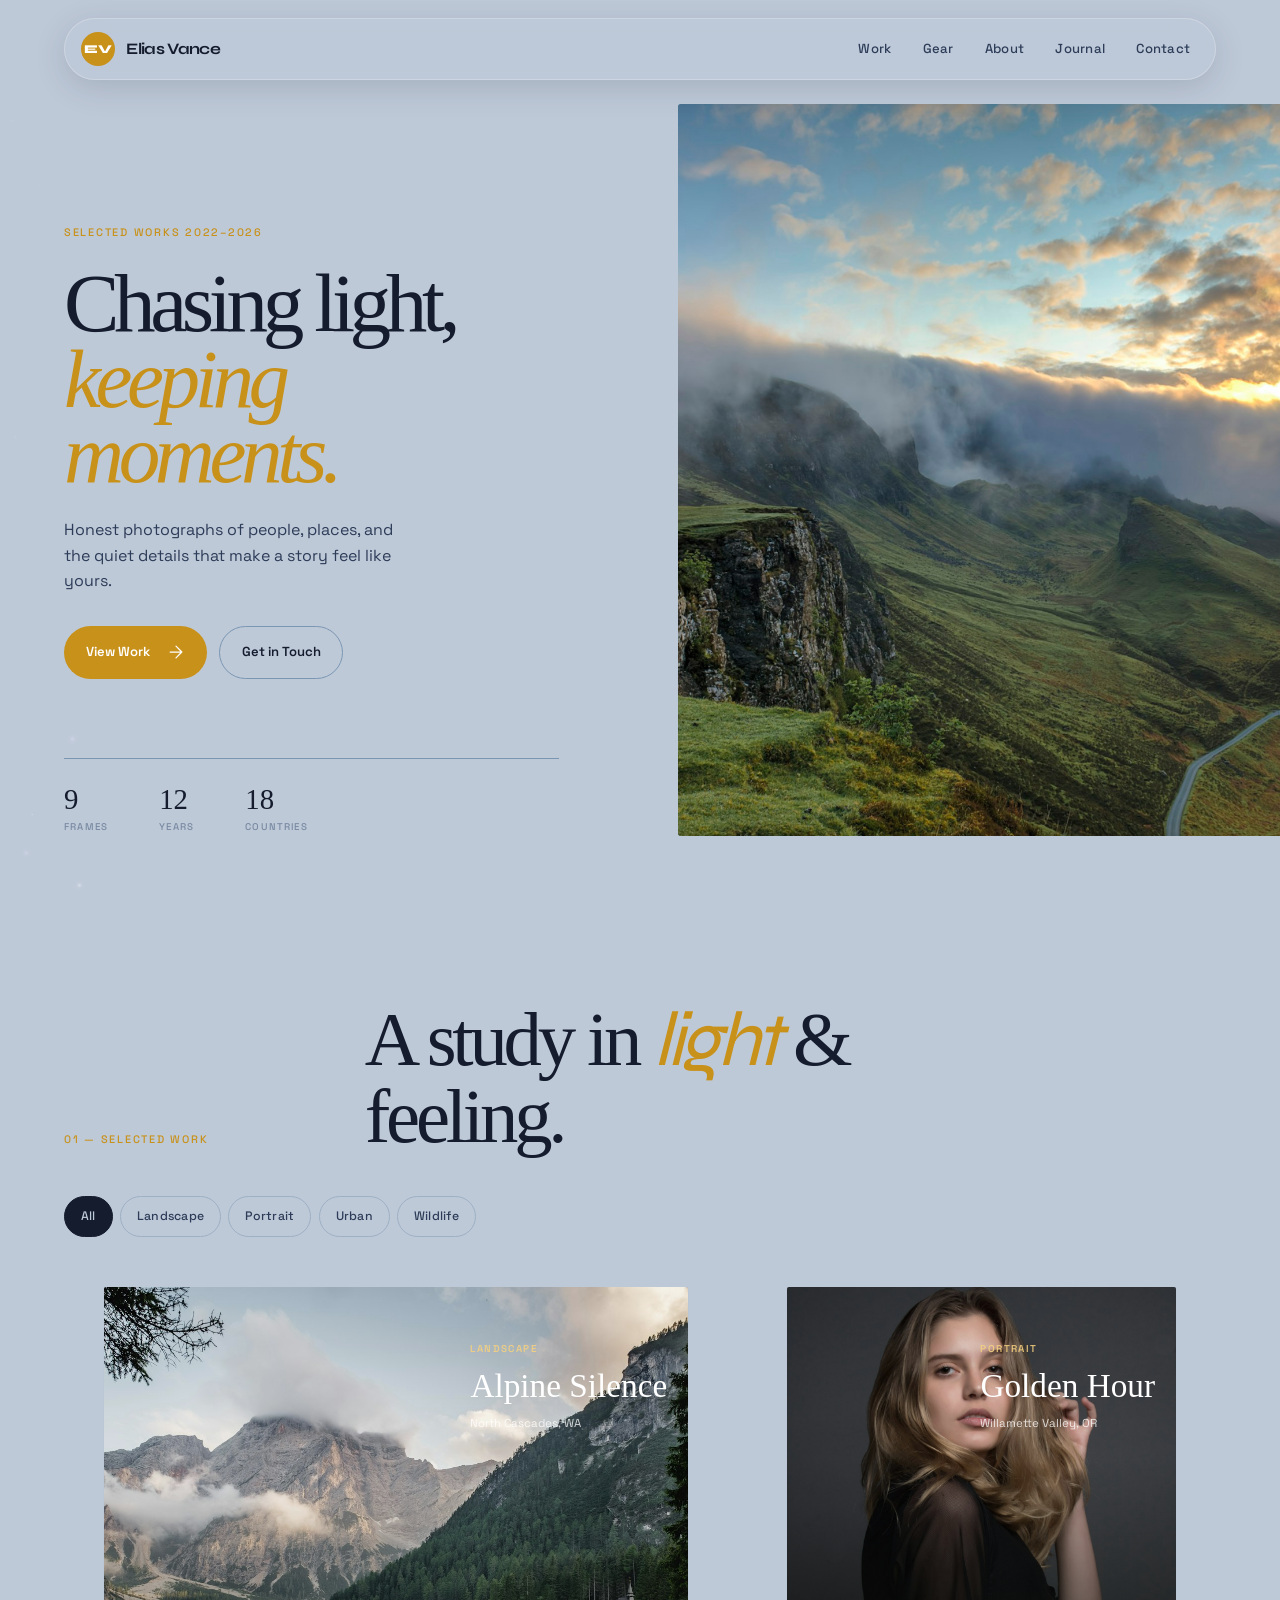
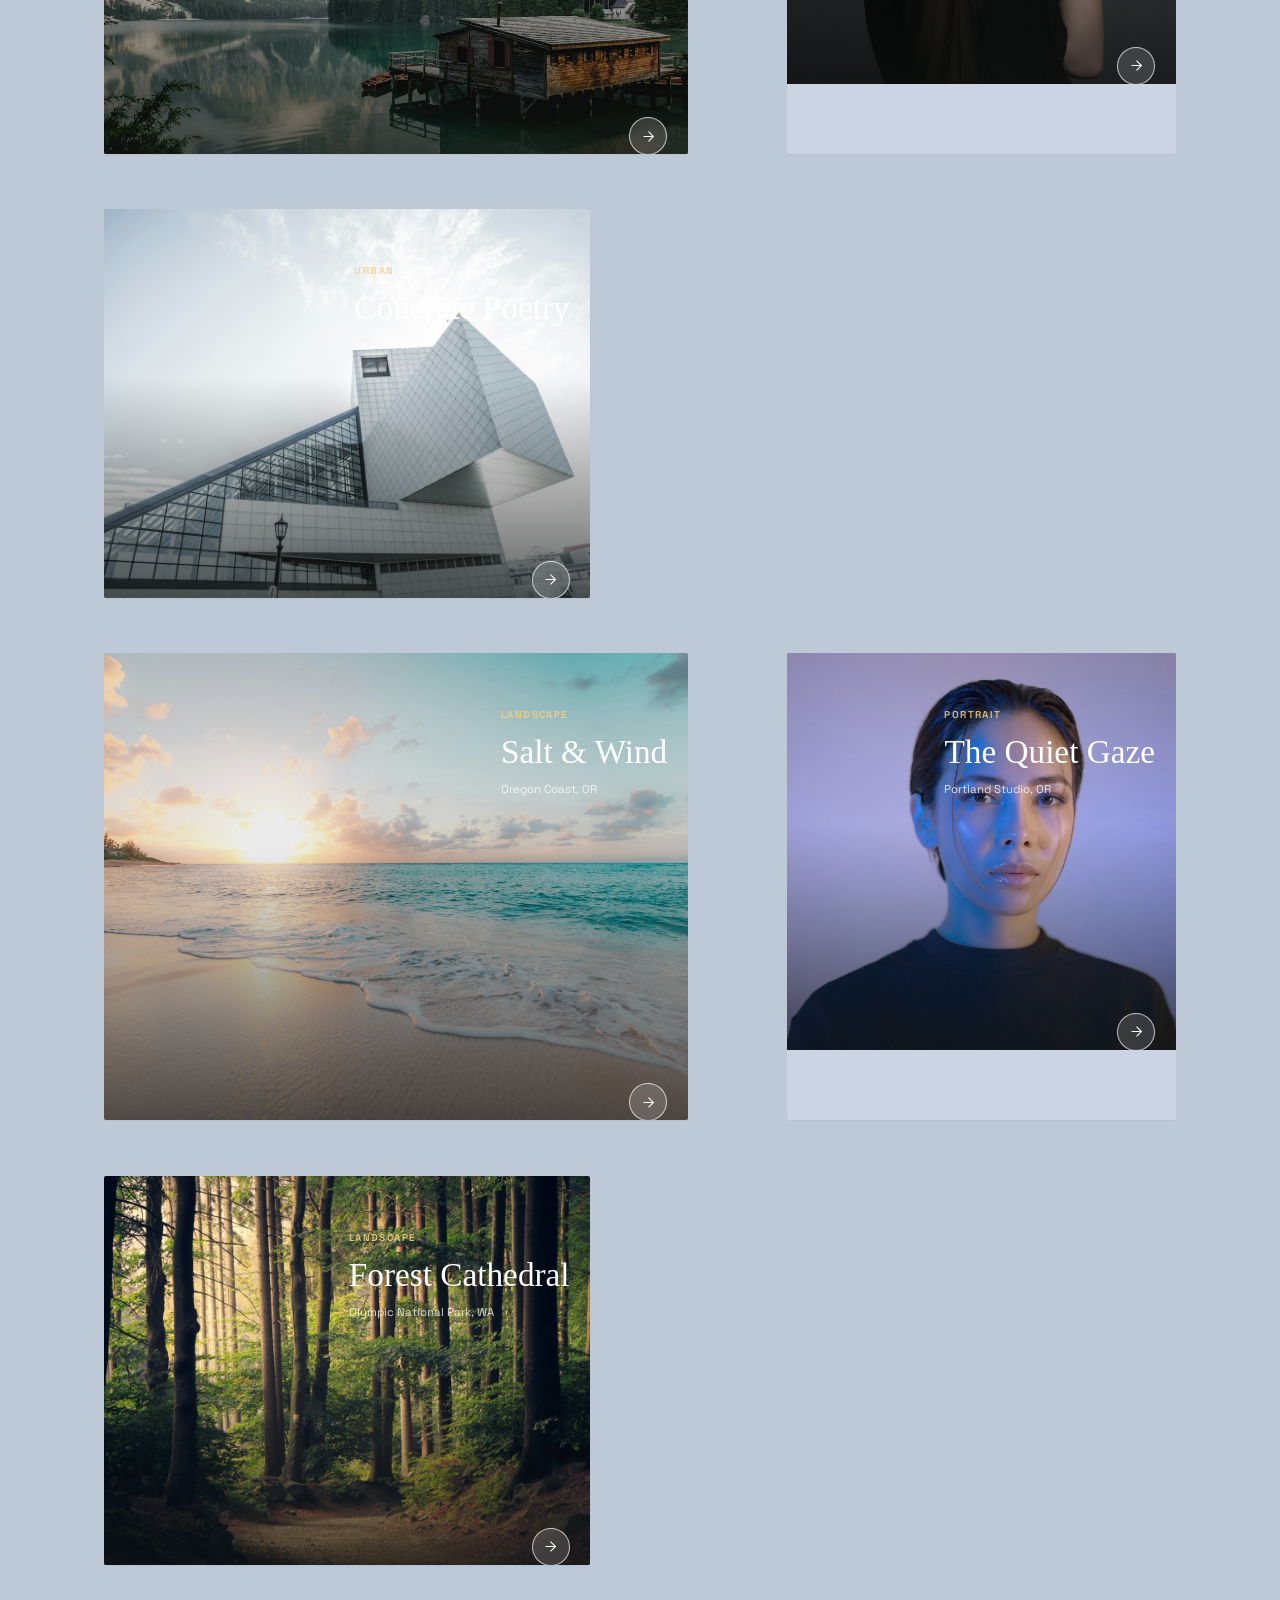
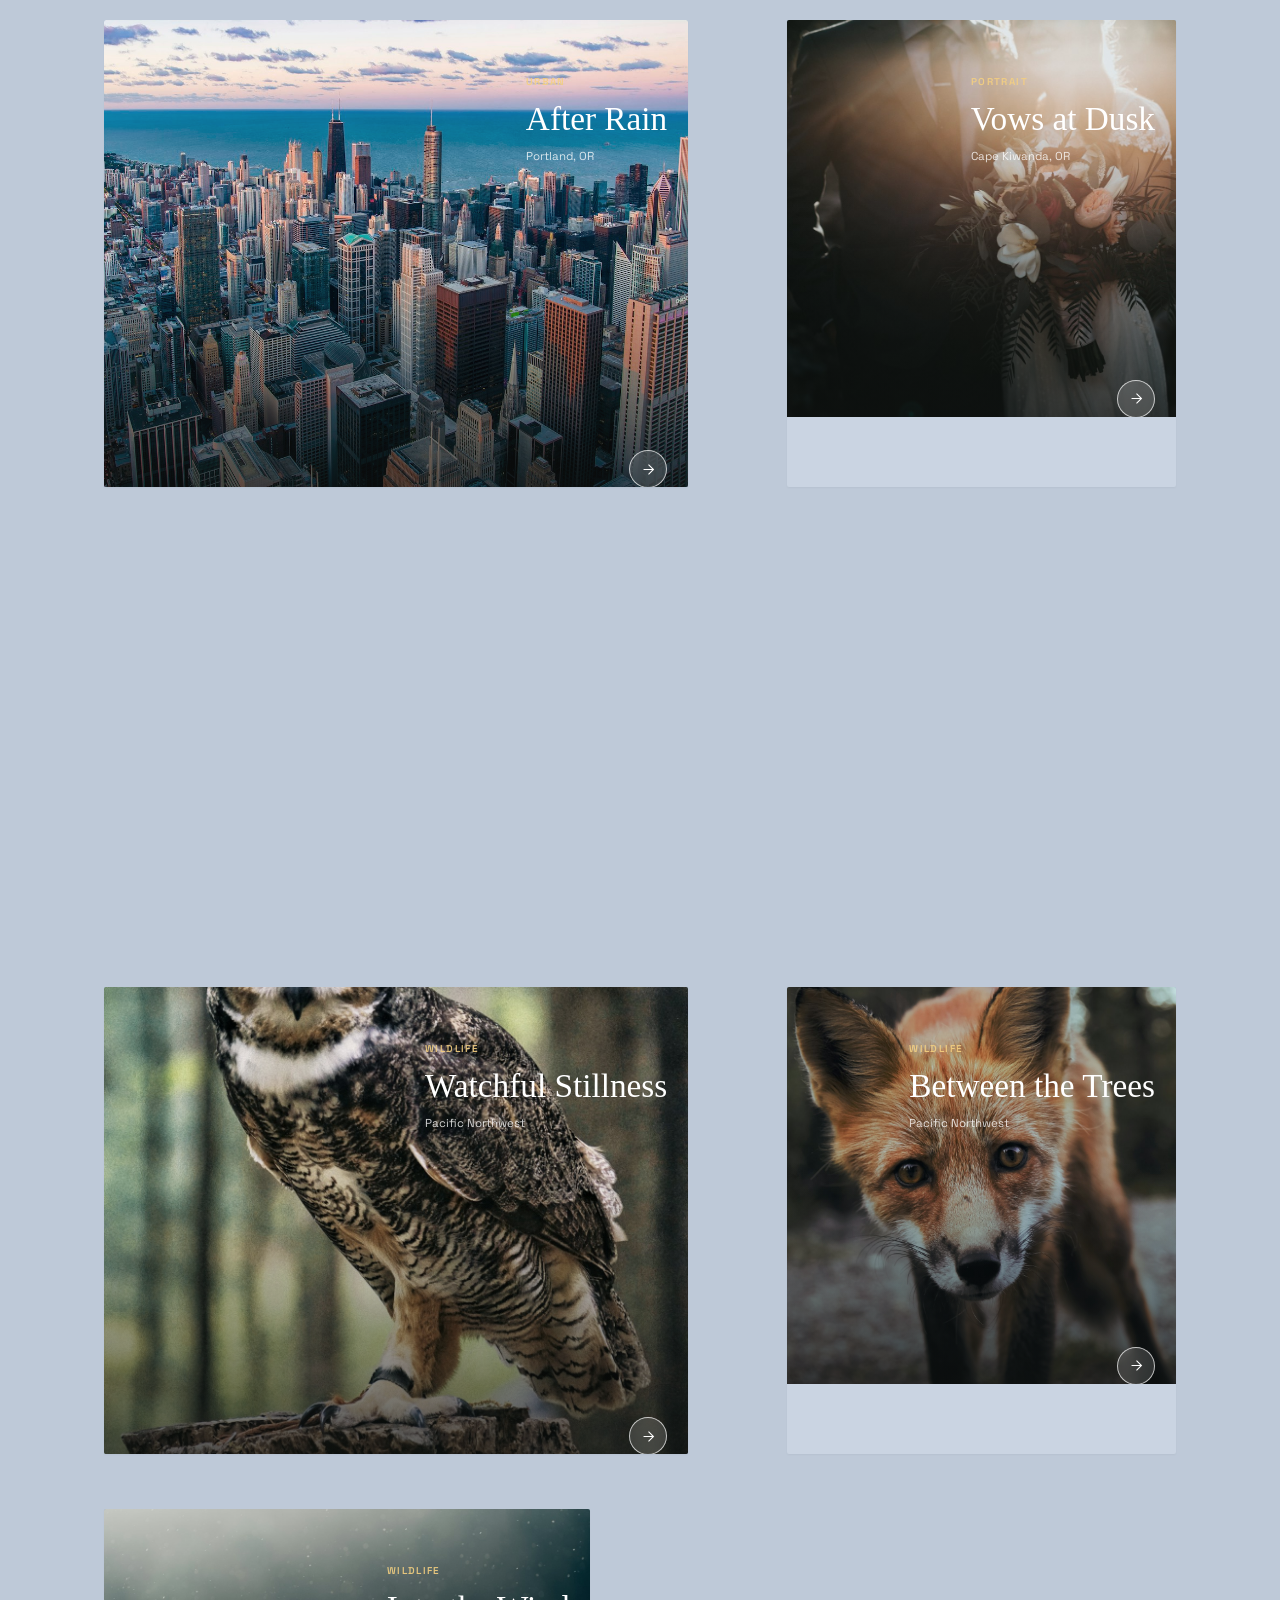
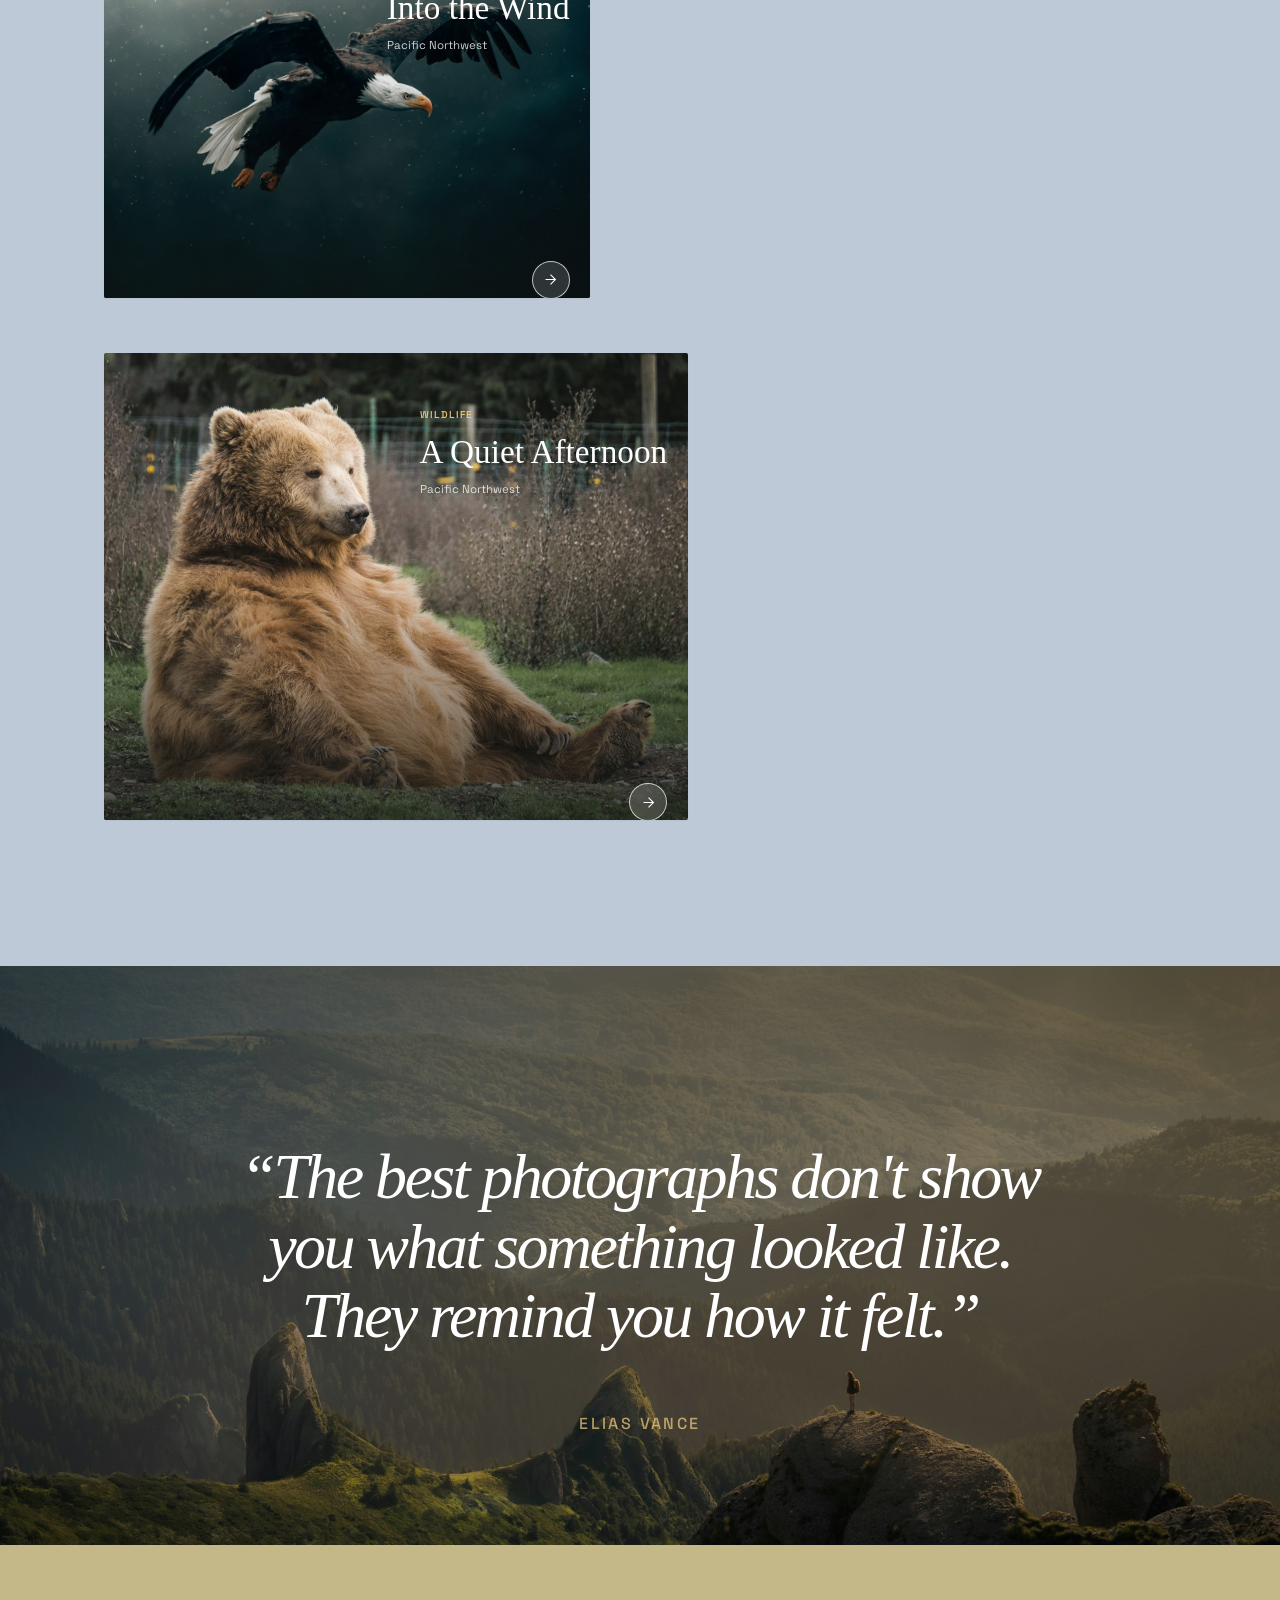
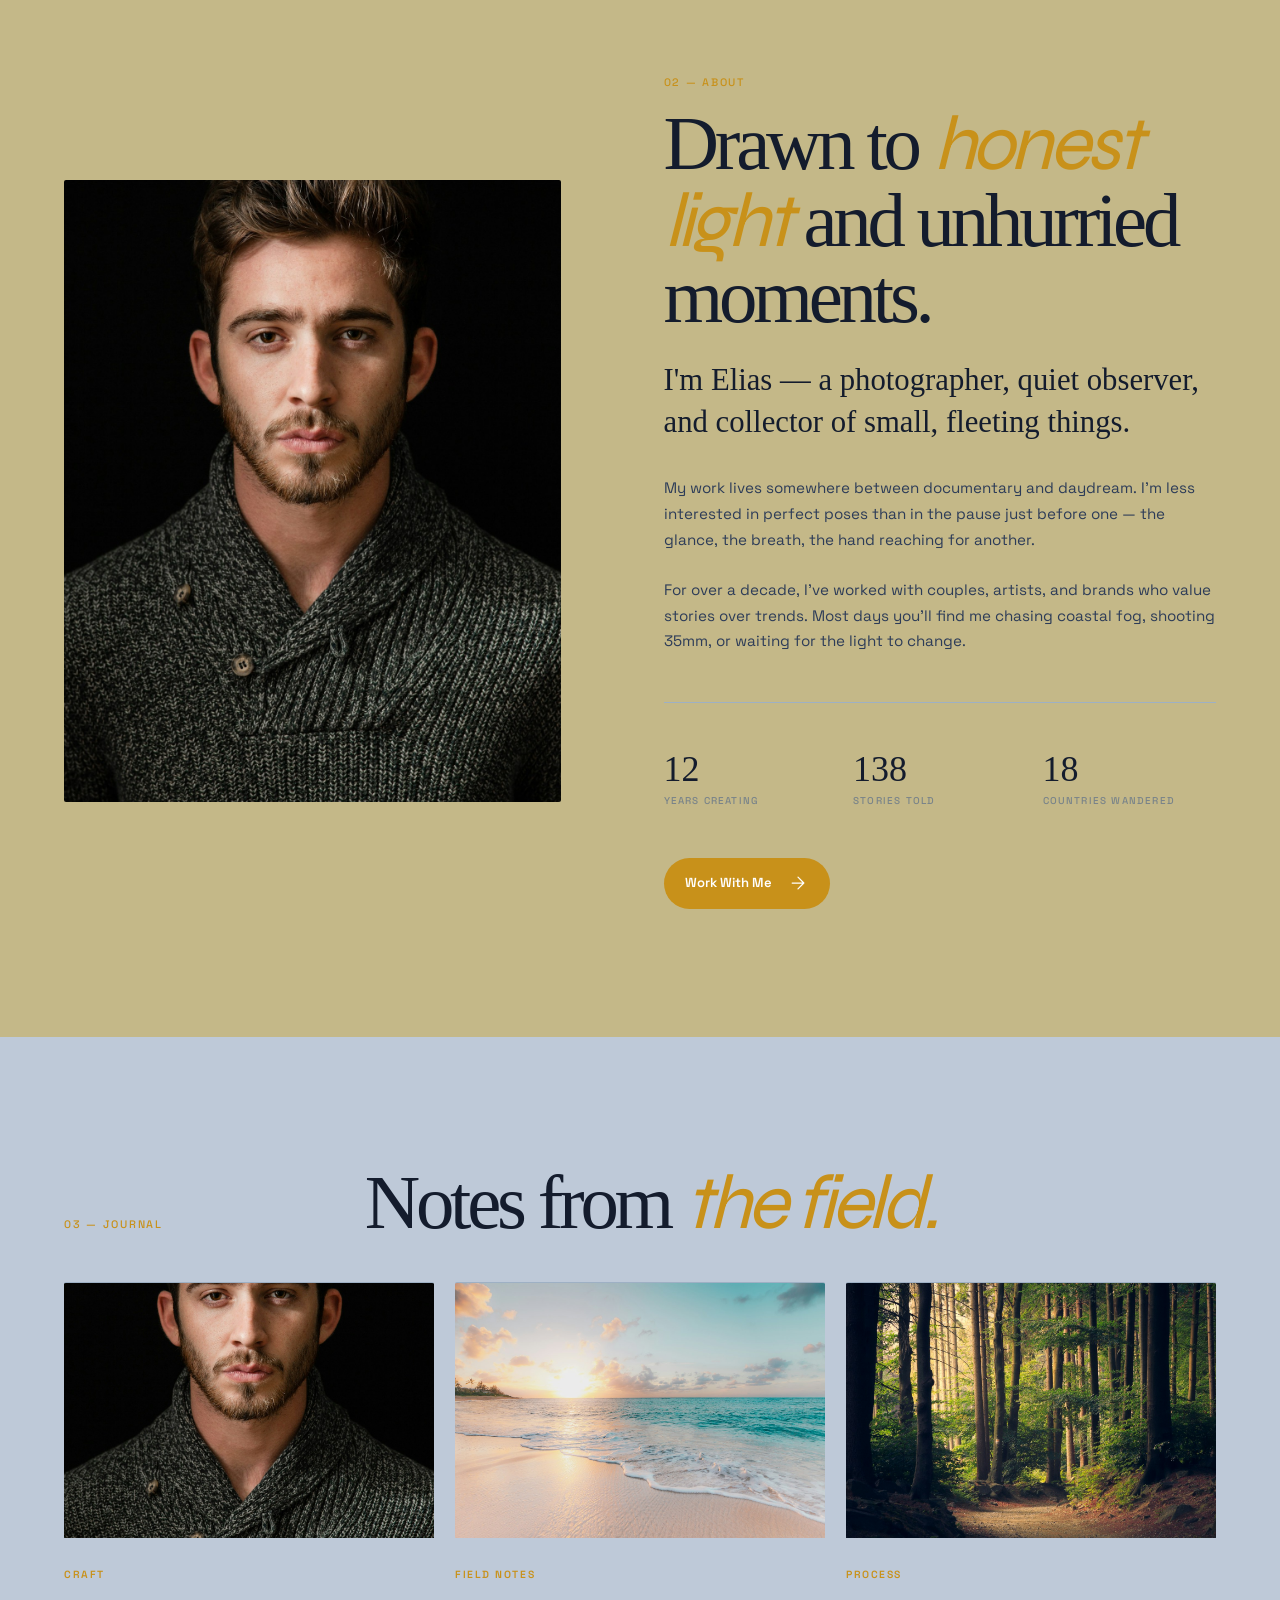
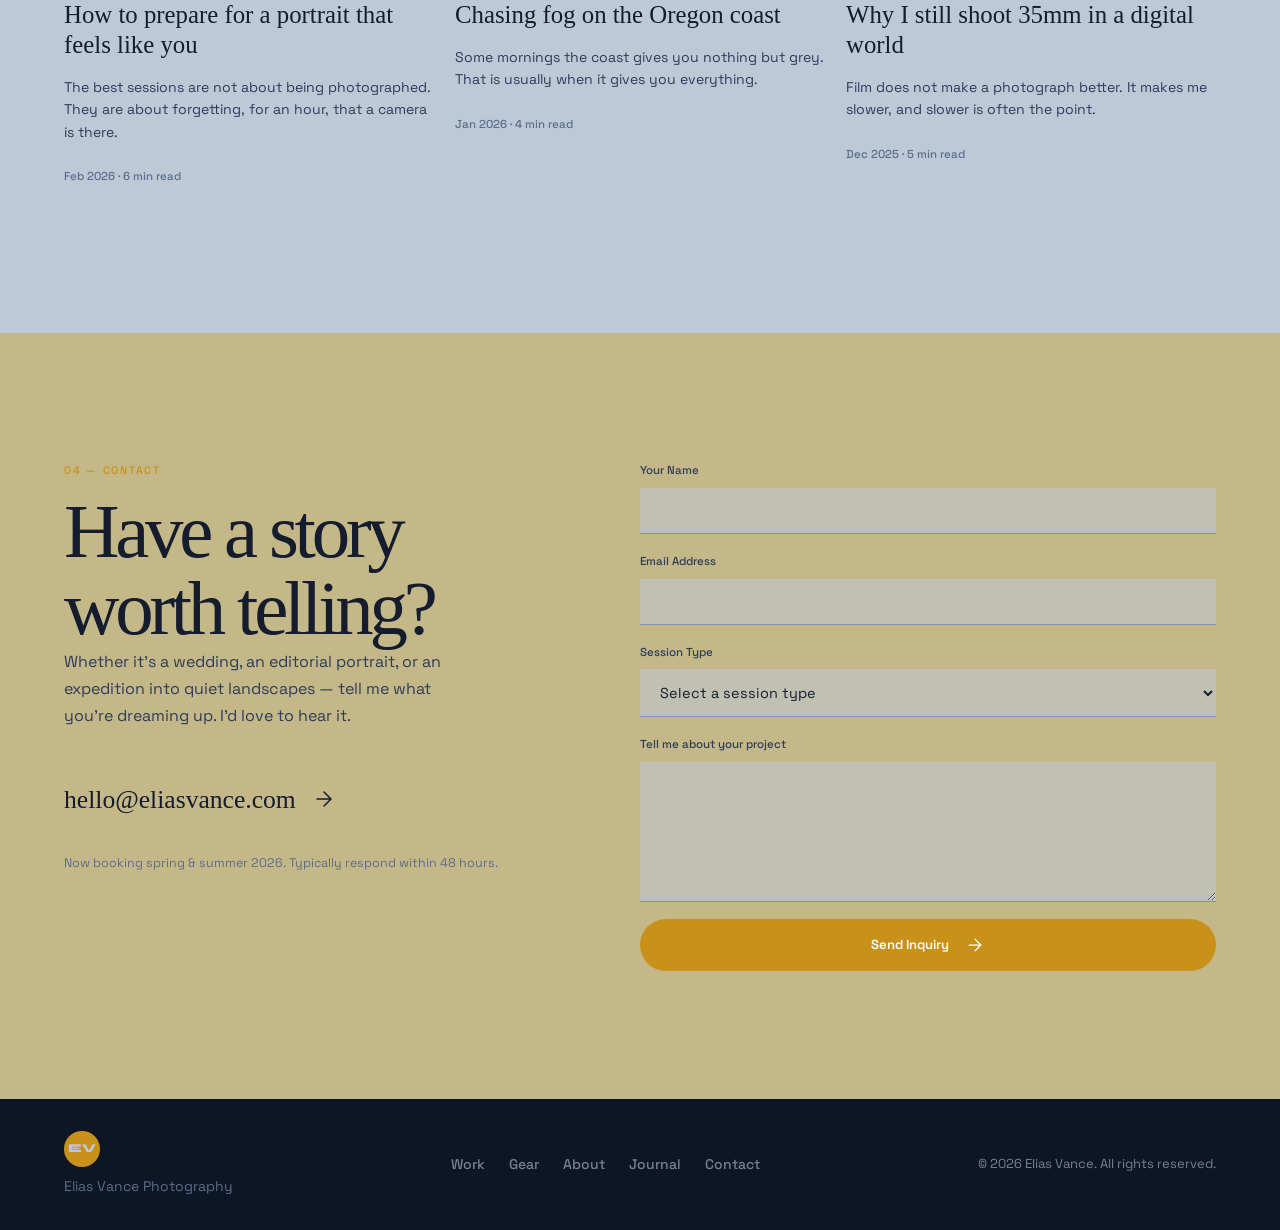
==== commit 0862c17a: "more portfolio images" ====
--- a/index.html
+++ b/index.html
@@ -116,6 +116,7 @@
           <button class="filter-btn" type="button" data-filter="landscape" aria-pressed="false">Landscape</button>
           <button class="filter-btn" type="button" data-filter="portrait" aria-pressed="false">Portrait</button>
           <button class="filter-btn" type="button" data-filter="urban" aria-pressed="false">Urban</button>
+          <button class="filter-btn" type="button" data-filter="wildlife" aria-pressed="false">Wildlife</button>
         </div>
       </div>
 
@@ -273,6 +274,78 @@
                   <span class="work-cat">Landscape</span>
                   <h3 class="work-title">Dust & Gold</h3>
                   <p class="work-location">Alvord Desert, OR</p>
+                </div>
+                <span class="work-expand" aria-hidden="true">
+                  <svg viewBox="0 0 24 24" fill="none" stroke="currentColor" stroke-width="1.5"><path d="M5 12h14M12 5l7 7-7 7"/></svg>
+                </span>
+              </div>
+            </div>
+          </a>
+        </figure>
+
+        <figure class="work-card reveal" data-id="frame-10" data-category="wildlife" style="--delay: 900ms;">
+          <a class="work-link" href="#lightbox" data-full="assets/images/wildlife-owl.jpg" aria-label="View Watchful Stillness">
+            <div class="work-media">
+              <img src="assets/images/wildlife-owl.jpg" alt="Great horned owl perched on a tree stump in the forest" loading="lazy">
+              <div class="work-overlay">
+                <div class="work-info">
+                  <span class="work-cat">Wildlife</span>
+                  <h3 class="work-title">Watchful Stillness</h3>
+                  <p class="work-location">Pacific Northwest</p>
+                </div>
+                <span class="work-expand" aria-hidden="true">
+                  <svg viewBox="0 0 24 24" fill="none" stroke="currentColor" stroke-width="1.5"><path d="M5 12h14M12 5l7 7-7 7"/></svg>
+                </span>
+              </div>
+            </div>
+          </a>
+        </figure>
+
+        <figure class="work-card reveal" data-id="frame-11" data-category="wildlife" style="--delay: 1000ms;">
+          <a class="work-link" href="#lightbox" data-full="assets/images/wildlife-fox.jpg" aria-label="View Between the Trees">
+            <div class="work-media">
+              <img src="assets/images/wildlife-fox.jpg" alt="Red fox looking toward the camera in a shadowed woodland" loading="lazy">
+              <div class="work-overlay">
+                <div class="work-info">
+                  <span class="work-cat">Wildlife</span>
+                  <h3 class="work-title">Between the Trees</h3>
+                  <p class="work-location">Pacific Northwest</p>
+                </div>
+                <span class="work-expand" aria-hidden="true">
+                  <svg viewBox="0 0 24 24" fill="none" stroke="currentColor" stroke-width="1.5"><path d="M5 12h14M12 5l7 7-7 7"/></svg>
+                </span>
+              </div>
+            </div>
+          </a>
+        </figure>
+
+        <figure class="work-card reveal" data-id="frame-12" data-category="wildlife" style="--delay: 1100ms;">
+          <a class="work-link" href="#lightbox" data-full="assets/images/wildlife-eagle.jpg" aria-label="View Into the Wind">
+            <div class="work-media">
+              <img src="assets/images/wildlife-eagle.jpg" alt="Bald eagle flying through mist with wings outstretched" loading="lazy">
+              <div class="work-overlay">
+                <div class="work-info">
+                  <span class="work-cat">Wildlife</span>
+                  <h3 class="work-title">Into the Wind</h3>
+                  <p class="work-location">Pacific Northwest</p>
+                </div>
+                <span class="work-expand" aria-hidden="true">
+                  <svg viewBox="0 0 24 24" fill="none" stroke="currentColor" stroke-width="1.5"><path d="M5 12h14M12 5l7 7-7 7"/></svg>
+                </span>
+              </div>
+            </div>
+          </a>
+        </figure>
+
+        <figure class="work-card reveal" data-id="frame-13" data-category="wildlife" style="--delay: 1200ms;">
+          <a class="work-link" href="#lightbox" data-full="assets/images/wildlife-bear.jpg" aria-label="View A Quiet Afternoon">
+            <div class="work-media">
+              <img src="assets/images/wildlife-bear.jpg" alt="Brown bear resting in a grassy clearing" loading="lazy">
+              <div class="work-overlay">
+                <div class="work-info">
+                  <span class="work-cat">Wildlife</span>
+                  <h3 class="work-title">A Quiet Afternoon</h3>
+                  <p class="work-location">Pacific Northwest</p>
                 </div>
                 <span class="work-expand" aria-hidden="true">
                   <svg viewBox="0 0 24 24" fill="none" stroke="currentColor" stroke-width="1.5"><path d="M5 12h14M12 5l7 7-7 7"/></svg>
@@ -488,4 +561,4 @@
   <script src="script.js"></script>
   <script src="interactions.js"></script>
 </body>
-</html>+</html>
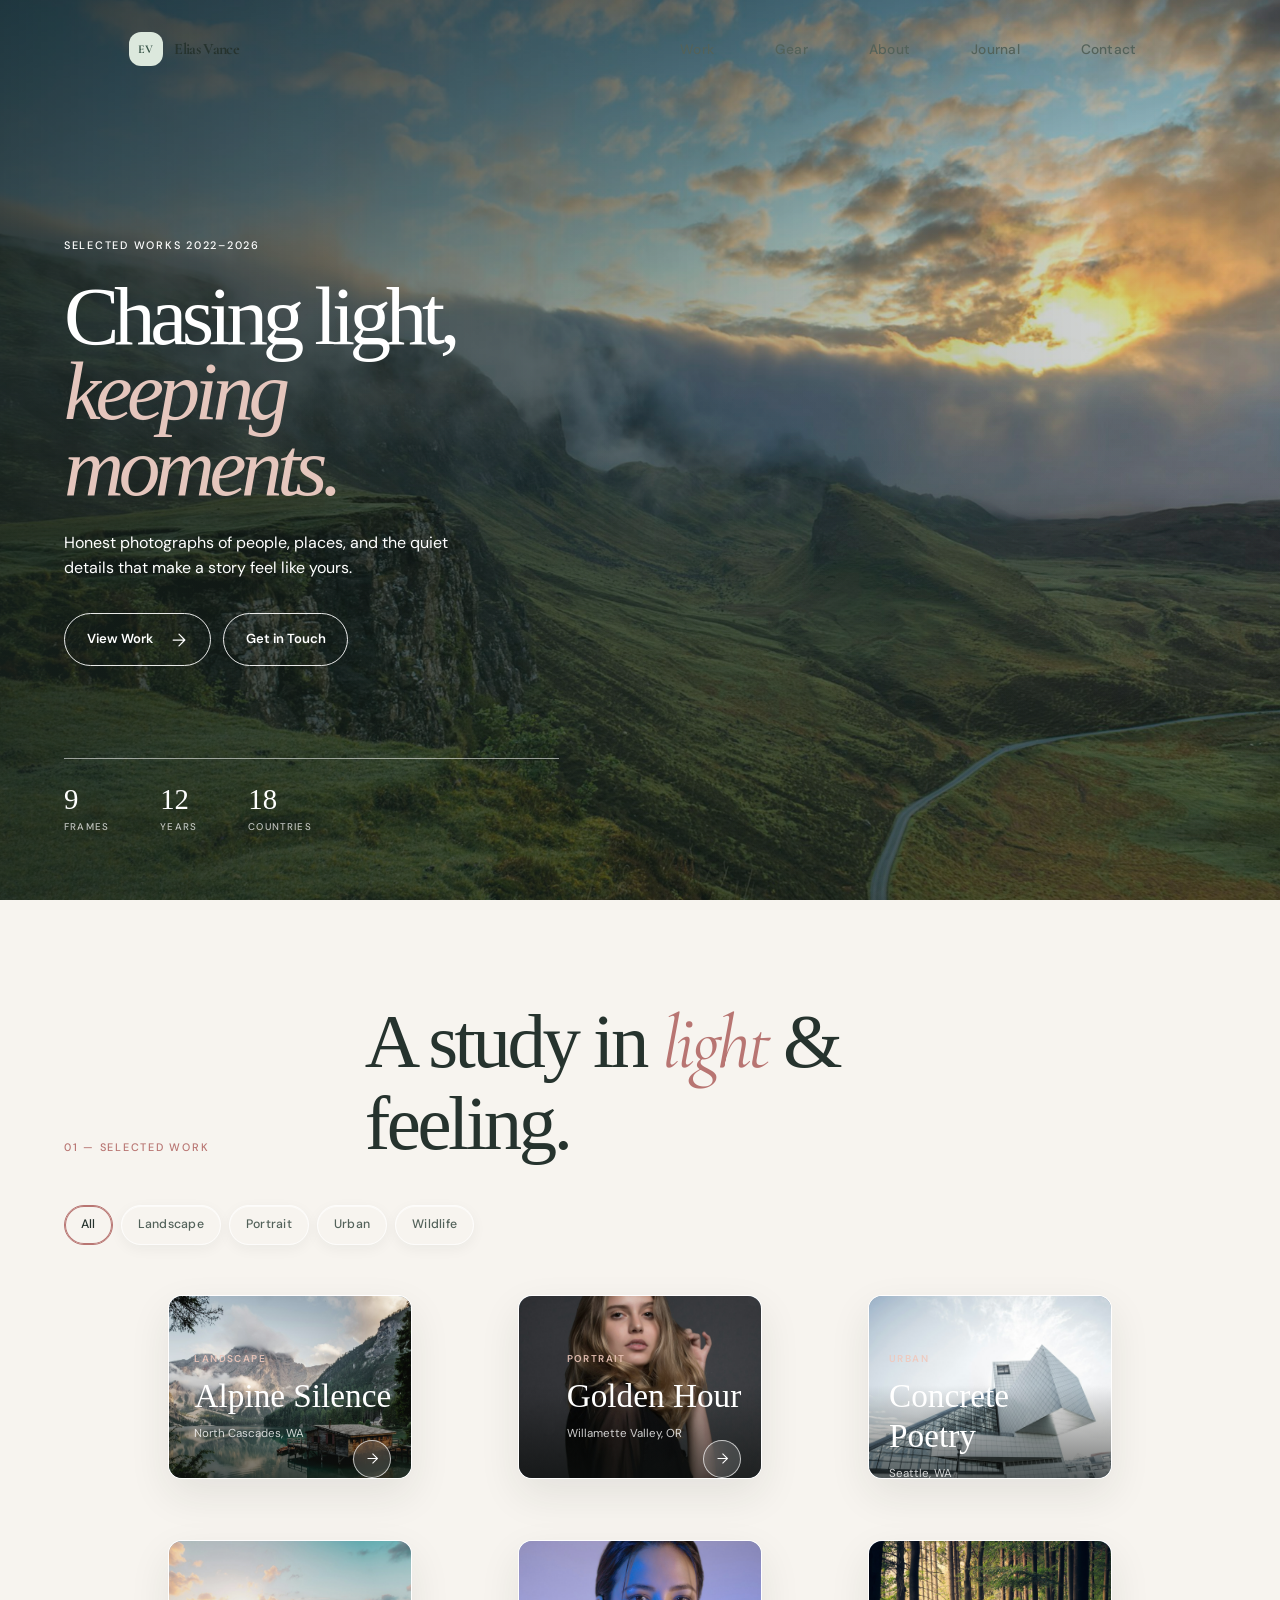
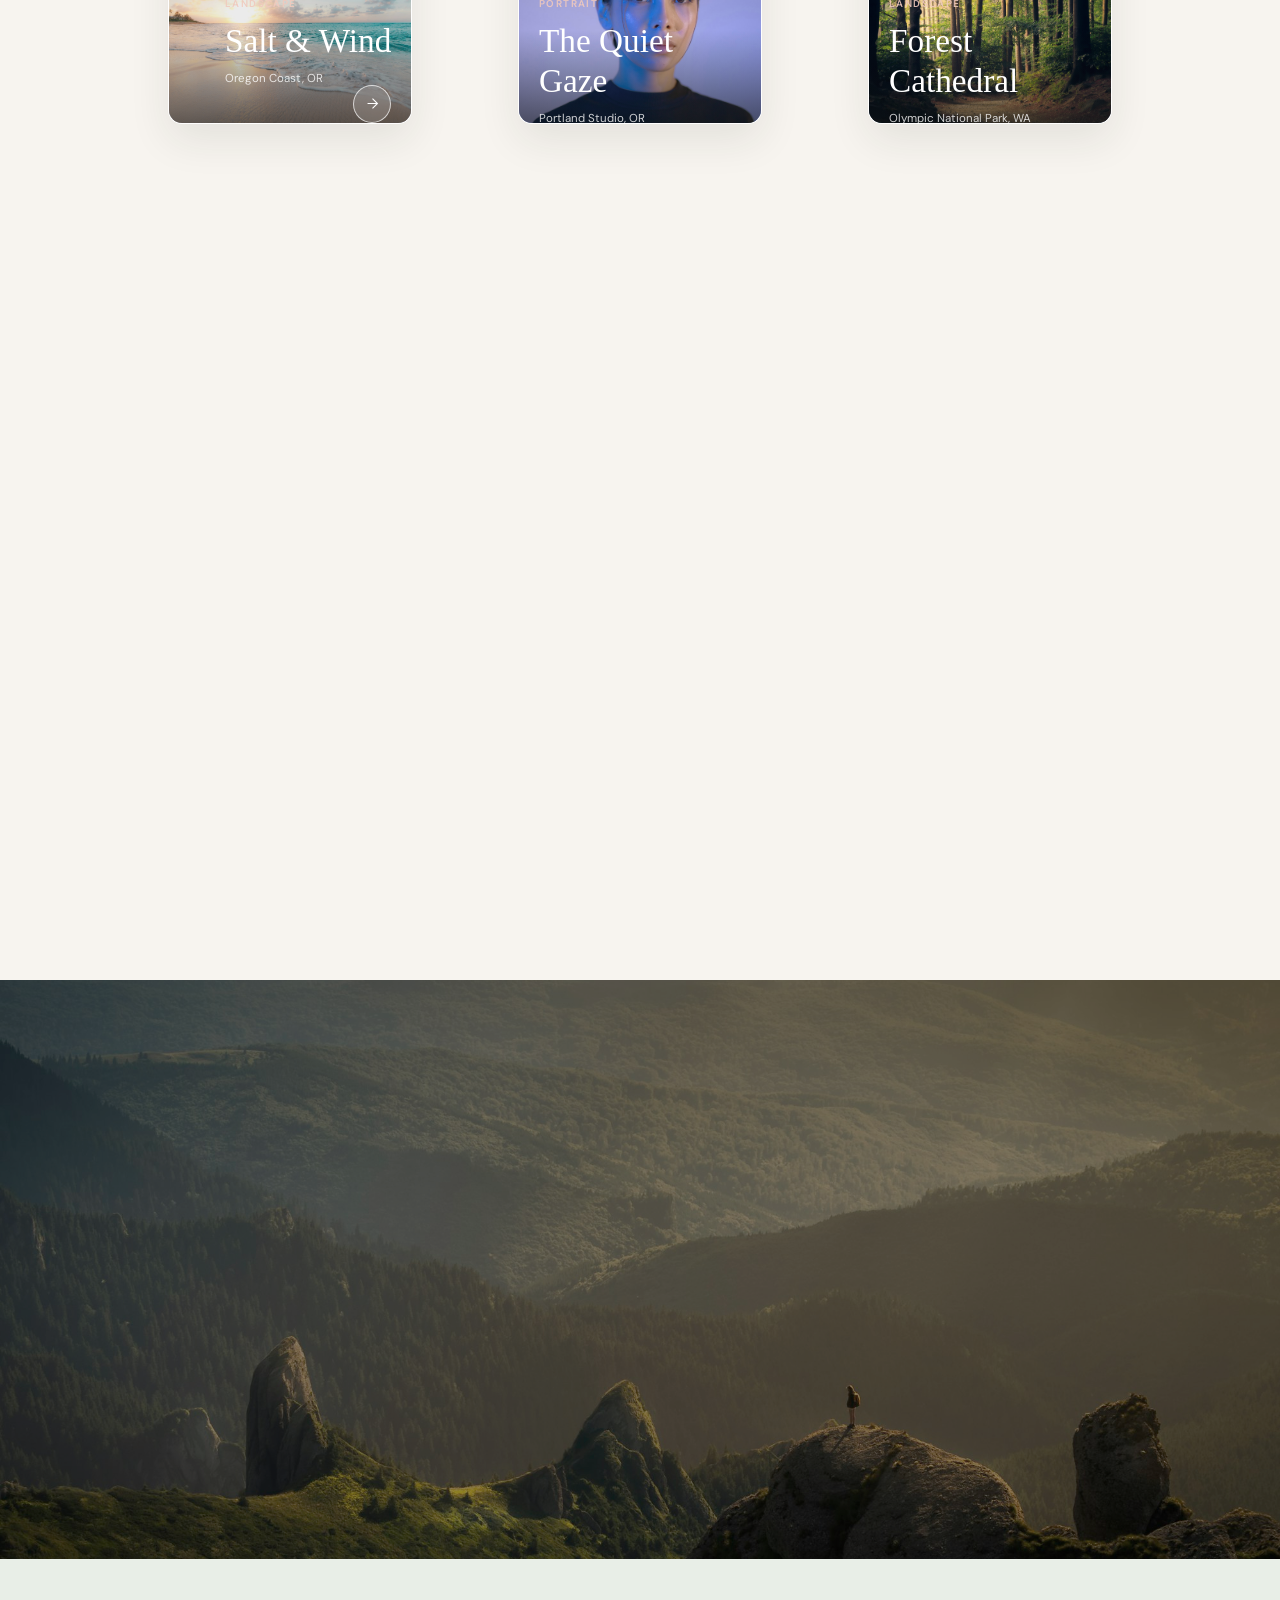
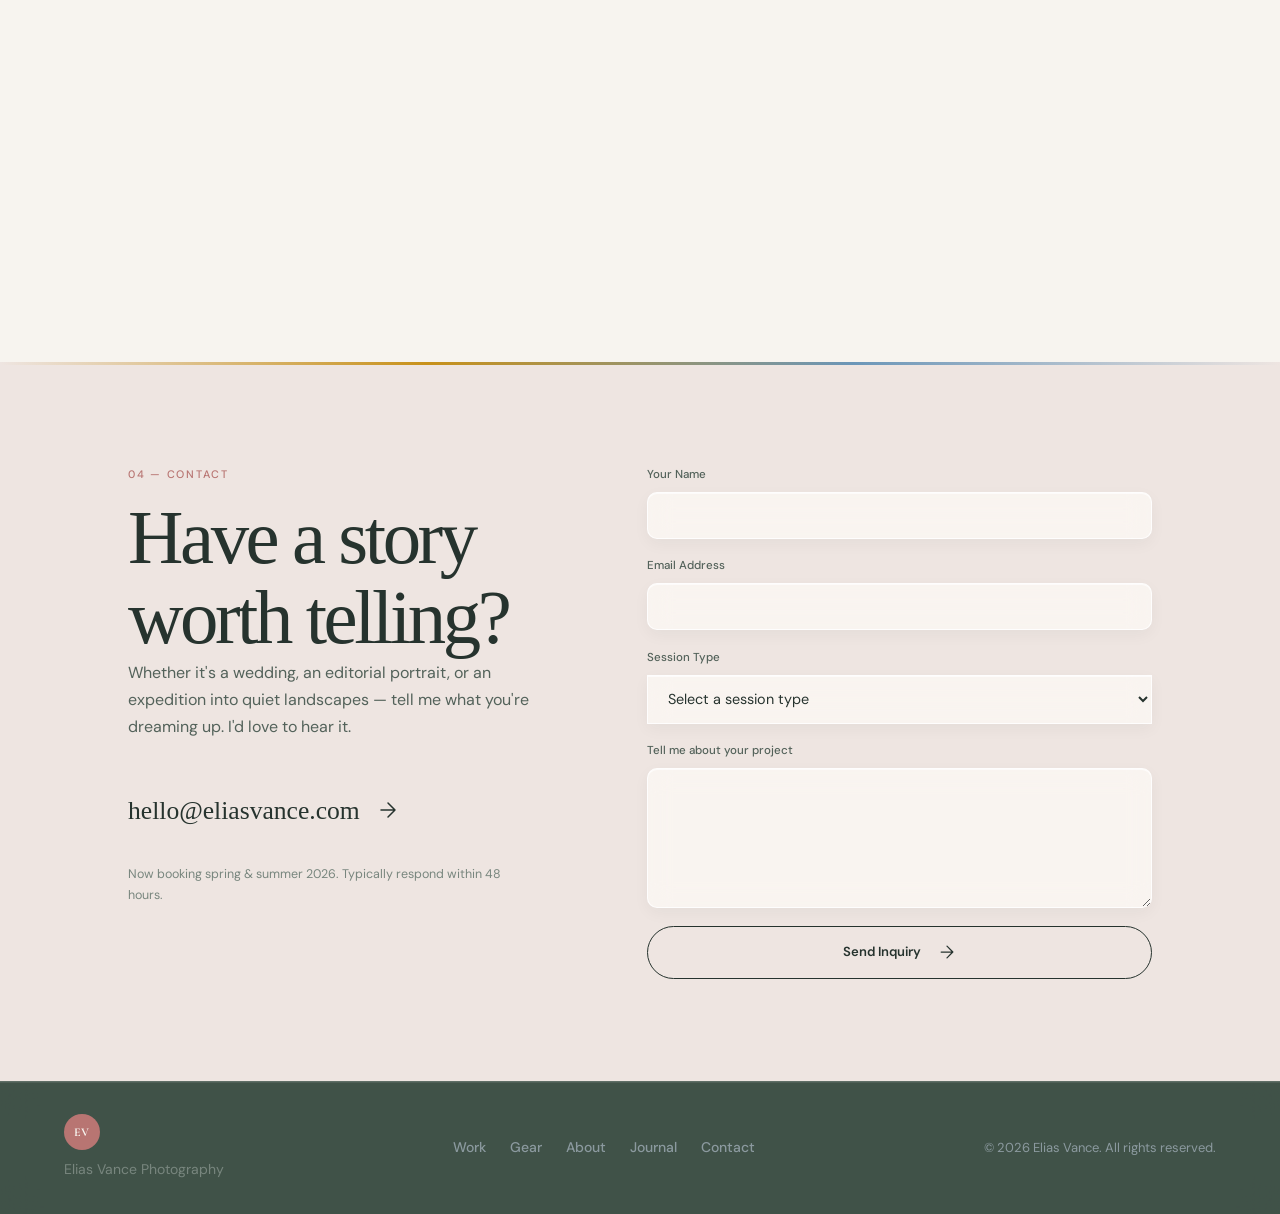
==== commit 5e9e4ef1: "updating fonts" ====
--- a/index.html
+++ b/index.html
@@ -6,10 +6,10 @@
   <title>Elias Vance — Photographer</title>
   <meta name="description" content="Elias Vance is a Portland-based portrait and landscape photographer, available worldwide for commissions and editorial work.">
   <meta name="theme-color" content="#bec9d8">
-  <link rel="icon" href="data:image/svg+xml,%3Csvg xmlns='http://www.w3.org/2000/svg' viewBox='0 0 64 64'%3E%3Crect width='64' height='64' rx='32' fill='%23c8911a'/%3E%3Ctext x='32' y='42' font-family='Manrope,sans-serif' font-weight='700' font-size='26' fill='%23141c2d' text-anchor='middle'%3EEV%3C/text%3E%3C/svg%3E">
+  <link rel="icon" href="data:image/svg+xml,%3Csvg xmlns='http://www.w3.org/2000/svg' viewBox='0 0 64 64'%3E%3Crect width='64' height='64' rx='32' fill='%23c8911a'/%3E%3Ctext x='32' y='42' font-family='DM Sans,sans-serif' font-weight='700' font-size='26' fill='%23141c2d' text-anchor='middle'%3EEV%3C/text%3E%3C/svg%3E">
   <link rel="preconnect" href="https://fonts.googleapis.com">
   <link rel="preconnect" href="https://fonts.gstatic.com" crossorigin>
-  <link href="https://fonts.googleapis.com/css2?family=Space+Grotesk:wght@300;400;500;600;700&family=Syne:wght@400;500;600;700;800&display=swap" rel="stylesheet">
+  <link href="https://fonts.googleapis.com/css2?family=Cormorant+Garamond:ital,wght@0,400;0,500;0,600;0,700;1,400;1,500;1,600&family=DM+Sans:wght@300;400;500;600;700;800&display=swap" rel="stylesheet">
   <link rel="preload" as="image" href="assets/images/hero.jpg">
   <link rel="stylesheet" href="styles.css">
   <script>document.documentElement.classList.add('js');</script>
--- a/styles.css
+++ b/styles.css
@@ -19,9 +19,9 @@
   --overlay-strong: rgba(20, 28, 45, 0.72);
   
   /* Typography */
-  --font-display: "Syne", system-ui, sans-serif;
-  --font-ui: "Space Grotesk", system-ui, sans-serif;
-  --font-body: "Space Grotesk", system-ui, sans-serif;
+  --font-display: "Cormorant Garamond", Georgia, serif;
+  --font-ui: "DM Sans", system-ui, sans-serif;
+  --font-body: "DM Sans", system-ui, sans-serif;
   
   /* Spacing */
   --space-xs: 0.5rem;
@@ -1331,9 +1331,9 @@
   --card-bg: #cad4e2;
   --max-w: 1380px;
   --pad: clamp(1.25rem, 5vw, 5rem);
-  --font-display: "Syne", "Space Grotesk", sans-serif;
-  --font-ui: "Space Grotesk", sans-serif;
-  --font-body: "Space Grotesk", sans-serif;
+  --font-display: "Cormorant Garamond", Georgia, serif;
+  --font-ui: "DM Sans", system-ui, sans-serif;
+  --font-body: "DM Sans", system-ui, sans-serif;
 }
 
 body { background: var(--bg); color: var(--fg); }
@@ -3085,3 +3085,480 @@
   color: var(--fg);
   font-weight: 600;
 }
+
+/* ========================================================================
+   Fluid viewport and device refinements
+   ======================================================================== */
+html { scroll-padding-top: clamp(4.5rem, 10vh, 6rem); }
+body { min-width: 320px; }
+
+/* Keep full-screen UI clear of notches and browser chrome. */
+.site-header {
+  top: max(.65rem, env(safe-area-inset-top));
+  left: max(var(--pad), env(safe-area-inset-left));
+  right: max(var(--pad), env(safe-area-inset-right));
+}
+.mobile-menu {
+  min-height: 100vh;
+  min-height: 100dvh;
+  padding-top: max(6rem, calc(env(safe-area-inset-top) + 5rem));
+  padding-bottom: max(2rem, env(safe-area-inset-bottom));
+  padding-left: max(var(--pad), env(safe-area-inset-left));
+  padding-right: max(var(--pad), env(safe-area-inset-right));
+  overflow-y: auto;
+}
+.lightbox-content { max-height: calc(100dvh - 8rem); }
+.lightbox-content img { max-height: calc(100dvh - 12rem); object-fit: contain; }
+.reader-panel { max-height: calc(100dvh - 2rem); }
+.reader-content { max-height: calc(100dvh - 2rem); overscroll-behavior: contain; }
+.gear-modal { padding: max(1rem, env(safe-area-inset-top)) max(1rem, env(safe-area-inset-right)) max(1rem, env(safe-area-inset-bottom)) max(1rem, env(safe-area-inset-left)); }
+.gear-modal-panel { max-height: calc(100dvh - 2rem); }
+
+/* Grid children are allowed to shrink instead of forcing horizontal scroll. */
+.about-grid,
+.contact-grid,
+.journal-grid,
+.gallery,
+.gear-cards-grid,
+.analog-stocks-grid { min-width: 0; }
+.about-grid > *, .contact-grid > *, .journal-card > *, .gear-card,
+.analog-stock-card { min-width: 0; }
+.gear-cards-grid { grid-template-columns: repeat(auto-fit, minmax(min(100%, 360px), 1fr)); }
+.analog-stocks-grid { grid-template-columns: repeat(auto-fit, minmax(min(100%, 320px), 1fr)); }
+.gear-card { padding: clamp(1.1rem, 2.5vw, 1.8rem); }
+.gear-card-title, .gear-card-role, .gear-card-quote,
+.gear-spec-val, .contact-email { overflow-wrap: anywhere; }
+
+@media (max-width: 900px) {
+  :root { --pad: clamp(1rem, 4vw, 2rem); }
+  .site-header { left: max(1rem, env(safe-area-inset-left)); right: max(1rem, env(safe-area-inset-right)); }
+  .section-title { font-size: clamp(2.35rem, 6.5vw, 4.5rem); }
+  .about-grid, .contact-grid { grid-template-columns: minmax(0, 1fr); }
+  .about-image { width: min(100%, 38rem); margin-inline: auto; }
+  .contact-info { max-width: 42rem; }
+  .contact-form { width: 100%; }
+}
+
+@media (max-width: 700px) {
+  :root { --pad: clamp(1rem, 5vw, 1.5rem); }
+  section { padding-block: clamp(3.75rem, 12vw, 5rem); }
+  .hero {
+    min-height: 0;
+    min-height: auto;
+    grid-template-rows: auto clamp(14rem, 55vw, 26rem) auto;
+    row-gap: clamp(1rem, 4vw, 1.7rem);
+    padding-top: max(6.5rem, calc(env(safe-area-inset-top) + 5.5rem));
+    padding-bottom: 1.5rem;
+  }
+  .hero-title { font-size: clamp(2.8rem, 12vw, 4.7rem); line-height: .96; }
+  .hero-copy { max-width: 42rem; }
+  .hero-desc { max-width: 40ch; }
+  .hero-actions { flex-flow: row wrap; }
+  .hero-actions .btn { width: auto; min-height: 44px; }
+  .hero-bg { min-height: 14rem; }
+  .hero-stats { padding-top: .85rem; }
+  .hero-stats .stat-num { font-size: clamp(1.3rem, 6vw, 1.65rem); }
+  .hero-stats .stat-label { font-size: clamp(.52rem, 2.3vw, .62rem); }
+  .gallery { grid-template-columns: repeat(2, minmax(0, 1fr)); gap: .7rem; }
+  .work-card, .work-card:nth-child(3n + 1), .work-card:nth-child(3n + 2) { grid-column: auto; }
+  .work-media, .work-card:nth-child(3n + 2) .work-media { aspect-ratio: 4 / 5; }
+  .work-card:nth-child(4n + 1) { grid-column: span 2; }
+  .work-card:nth-child(4n + 1) .work-media { aspect-ratio: 1.45; }
+  .work-overlay { padding: .75rem; }
+  .work-title { font-size: clamp(1rem, 4.5vw, 1.45rem); }
+  .work-location { font-size: .65rem; }
+  .work-expand { width: 32px; height: 32px; flex: 0 0 32px; }
+  .journal-grid { grid-template-columns: 1fr; }
+  .journal-card { grid-template-columns: minmax(5.5rem, 34%) minmax(0, 1fr); }
+  .footer-content { gap: 1.5rem; }
+  .gear-hero { padding-top: max(7rem, calc(env(safe-area-inset-top) + 6rem)); }
+  .gear-hero-title { font-size: clamp(2.5rem, 11vw, 4rem); }
+  .gear-loadouts-wrap { padding: 1rem; }
+  .gear-filters { flex-wrap: nowrap; overflow-x: auto; padding-bottom: .5rem; scrollbar-width: thin; }
+  .gear-filter-btn, .gear-preset-btn { flex: 0 0 auto; min-height: 42px; }
+  .gear-card-visual { height: clamp(160px, 48vw, 220px); }
+  .gear-modal-panel { padding: 1.25rem; }
+}
+
+@media (max-width: 420px) {
+  .brand { gap: .5rem; }
+  .brand-text { font-size: .9rem; }
+  .hero-actions { display: grid; grid-template-columns: 1fr; }
+  .hero-actions .btn { width: 100%; }
+  .gallery { gap: .55rem; }
+  .work-card:nth-child(4n + 1) .work-media { aspect-ratio: 1.15; }
+  .work-info { max-width: calc(100% - 2.5rem); }
+  .work-cat { font-size: .55rem; }
+  .work-title { font-size: 1rem; }
+  .work-location { font-size: .58rem; }
+  .journal-card { grid-template-columns: minmax(4.5rem, 32%) minmax(0, 1fr); gap: .65rem; }
+  .journal-title { font-size: 1rem; }
+  .gear-card-foot { flex-wrap: wrap; }
+  .gear-sample-link { overflow-wrap: anywhere; }
+}
+
+/* A short landscape viewport needs a compact split hero and scrolling dialogs. */
+@media (orientation: landscape) and (max-height: 560px) {
+  .hero {
+    min-height: 100svh;
+    min-height: 100dvh;
+    grid-template-columns: minmax(0, .9fr) minmax(0, 1.1fr);
+    grid-template-rows: 1fr auto;
+    column-gap: 1.5rem;
+    row-gap: .8rem;
+    padding: max(5rem, calc(env(safe-area-inset-top) + 4rem)) var(--pad) max(1rem, env(safe-area-inset-bottom));
+  }
+  .hero-content { grid-column: 1; grid-row: 1; }
+  .hero-bg {
+    position: absolute;
+    grid-column: auto;
+    grid-row: auto;
+    inset: max(4.5rem, env(safe-area-inset-top)) max(var(--pad), env(safe-area-inset-right)) 1rem 53%;
+    width: auto;
+    height: auto;
+    min-height: 0;
+    margin: 0;
+    border-radius: 2px;
+  }
+  .hero-title { font-size: clamp(2.2rem, 6.5vh, 3.5rem); }
+  .hero-eyebrow { margin-bottom: .6rem; }
+  .hero-desc { margin-bottom: .9rem; font-size: .9rem; }
+  .hero-stats { grid-column: 1; grid-row: 2; padding-top: .6rem; gap: 1rem; }
+  .hero-stats .stat-num { font-size: 1.2rem; }
+  .hero-stats .stat-label { font-size: .5rem; }
+  .hero-actions .btn { padding: .65rem 1rem; }
+  .lightbox-content img { max-height: calc(100dvh - 8rem); }
+}
+
+@media (hover: none) {
+  .work-info { transform: none; }
+  .gear-card-visual .gear-zoom-icon { opacity: 1; transform: none; }
+  .work-card:hover, .journal-card:hover, .gear-card:hover { transform: none; }
+}
+
+/* =======================================================================
+   Refined portfolio system: calm pastels, consistent rhythm, clear grids
+   ======================================================================= */
+:root {
+  color-scheme: light;
+  --bg: #f7f4ef;
+  --bg-elevated: #e8eee7;
+  --fg: #26332e;
+  --fg-soft: #53625a;
+  --fg-muted: #78867e;
+  --accent: #b87572;
+  --accent-hover: #985c5a;
+  --line: #d9dfd8;
+  --line-strong: #bdc9bf;
+  --card-bg: #fffdfa;
+  --overlay: rgba(30, 42, 36, .42);
+  --overlay-strong: rgba(30, 42, 36, .76);
+  --max-w: 1320px;
+  --radius-sm: 8px;
+  --radius-md: 14px;
+  --radius-lg: 22px;
+}
+
+body { background: var(--bg); }
+section { padding-block: clamp(4.5rem, 8vw, 7.5rem); }
+.site-header {
+  padding: 1rem var(--pad);
+  color: var(--fg);
+}
+.site-header.scrolled {
+  background: rgba(247, 244, 239, .9);
+  border-bottom-color: rgba(189, 201, 191, .65);
+  box-shadow: 0 8px 30px rgba(38, 51, 46, .06);
+}
+.brand-mark { background: #dce8dd; color: #385448; border-radius: 12px; }
+.primary-nav { gap: clamp(1.1rem, 2.5vw, 2.25rem); }
+.primary-nav a { font-size: .86rem; }
+.section-eyebrow { color: var(--accent); }
+.section-title { line-height: 1.05; letter-spacing: -.045em; }
+.hero { isolation: isolate; }
+.hero-bg { border-radius: 0; }
+.hero-overlay {
+  background: linear-gradient(90deg, rgba(24, 36, 31, .62), rgba(24, 36, 31, .16) 78%),
+              linear-gradient(0deg, rgba(24, 36, 31, .36), transparent 58%);
+}
+.hero-content { width: min(100%, var(--max-w)); }
+.hero-title { max-width: 1000px; }
+.hero-title .title-line--accent { color: #e5c6bd; }
+.hero-stats { color: #fff; }
+.hero-stats .stat-num, .hero-stats .stat-label { color: inherit; }
+.btn { border-radius: var(--radius-full); }
+.btn-primary { background: #d7e5d8; color: #263d32; }
+.btn-primary:hover { background: #c4d8c8; }
+.btn-secondary { border-color: rgba(255,255,255,.68); color: #fff; }
+.btn-secondary:hover { background: rgba(255,255,255,.14); }
+
+.work, .journal { background: var(--bg); }
+.filter-bar { margin: 0 auto 2rem; max-width: var(--max-w); }
+.filters { flex-wrap: wrap; gap: .5rem; }
+.filter-btn { border-radius: var(--radius-full); padding: .55rem 1rem; }
+.filter-btn.is-active { background: #dce8dd; color: #385448; }
+.gallery {
+  width: min(calc(100% - 2 * var(--pad)), var(--max-w));
+  grid-template-columns: repeat(3, minmax(0, 1fr));
+  gap: clamp(1rem, 2vw, 1.6rem);
+}
+.work-card, .work-card:nth-child(3n + 1), .work-card:nth-child(3n + 2) { grid-column: auto; }
+.work-card, .journal-card { border-radius: var(--radius-md); overflow: hidden; }
+.work-media, .work-card:nth-child(3n + 2) .work-media { aspect-ratio: 4 / 3; }
+.work-overlay { padding: 1.25rem; }
+.work-cat { color: #f0c9bd; }
+.interlude { min-height: 440px; }
+.about { background: #e8eee7; }
+.about-image { border-radius: var(--radius-lg); overflow: hidden; }
+.about-grid, .contact-grid, .journal-grid { width: min(calc(100% - 2 * var(--pad)), var(--max-w)); }
+.about-stats .stat-num { color: #476353; }
+.journal-grid { grid-template-columns: repeat(3, minmax(0, 1fr)); }
+.journal-card { background: #fffdfa; border: 1px solid var(--line); }
+.journal-body { padding: 1.35rem; }
+.journal-media { overflow: hidden; }
+.contact { background: #eee5e1; }
+.contact-form input, .contact-form textarea { border-radius: 10px; background: rgba(255,253,250,.72); }
+.contact-form button { border-radius: var(--radius-full); }
+.site-footer { background: #30443a; color: #f7f4ef; }
+.site-footer a:hover { color: #e5c6bd; }
+.mobile-menu { background: #e8eee7; }
+.gear-hero { background: #e8eee7; }
+.gear-card { border-radius: var(--radius-lg); background: #fffdfa; }
+
+@media (max-width: 900px) {
+  .gallery { grid-template-columns: repeat(2, minmax(0, 1fr)); }
+  .about-grid, .contact-grid { grid-template-columns: 1fr; }
+}
+@media (max-width: 700px) {
+  section { padding-block: 4rem; }
+  .gallery { width: calc(100% - 2 * var(--pad)); }
+  .work-card:nth-child(4n + 1) { grid-column: span 2; }
+  .work-card:nth-child(4n + 1) .work-media { aspect-ratio: 1.5; }
+  .journal-grid { grid-template-columns: 1fr; }
+  .hero-stats { color: var(--fg); }
+  .hero-stats .stat-num, .hero-stats .stat-label { color: inherit; }
+}
+
+/* Keep the landing image full-bleed behind the hero at every viewport size. */
+.hero { position: relative; isolation: isolate; }
+.hero-bg {
+  position: absolute;
+  inset: 0;
+  grid-column: auto;
+  grid-row: auto;
+  width: auto;
+  height: auto;
+  min-height: 0;
+  margin: 0;
+  border-radius: 0;
+}
+.hero-bg img { width: 100%; height: 100%; object-fit: cover; }
+.hero-bg img {
+  transform-origin: center;
+  animation: landing-image-drift 28s ease-in-out infinite alternate;
+  will-change: transform;
+}
+@keyframes landing-image-drift {
+  from { transform: scale(1.07) translate3d(calc(var(--hero-x, 0px) - .45%), var(--hero-y, 0px), 0); }
+  to { transform: scale(1.12) translate3d(calc(var(--hero-x, 0px) + .45%), calc(var(--hero-y, 0px) - .35%), 0); }
+}
+.hero-overlay {
+  background: linear-gradient(90deg, rgba(24, 36, 31, .74), rgba(24, 36, 31, .35) 58%, rgba(24, 36, 31, .12)),
+              linear-gradient(0deg, rgba(24, 36, 31, .38), transparent 58%);
+}
+.hero-content, .hero-eyebrow, .hero-desc, .hero-stats,
+.hero-stats .stat-num, .hero-stats .stat-label { color: #fff; }
+.hero-stats { border-color: rgba(255, 255, 255, .55); }
+.hero .btn-primary {
+  color: #263d32;
+  background: #dce8dd;
+  border-color: #dce8dd;
+}
+.hero .btn-primary:hover { background: #c4d8c8; border-color: #c4d8c8; }
+.hero .btn-secondary {
+  color: #fff;
+  background: rgba(15, 25, 20, .42);
+  border-color: rgba(255, 255, 255, .9);
+}
+.hero .btn-secondary:hover { background: rgba(15, 25, 20, .68); border-color: #fff; }
+
+@media (max-width: 700px) {
+  .hero { grid-template-rows: auto auto; }
+  .hero-content { grid-row: 1; }
+  .hero-stats { grid-row: 2; }
+}
+
+@media (prefers-reduced-motion: reduce) {
+  .hero-bg img { animation: none; transform: scale(1.07); will-change: auto; }
+}
+
+/* Shared frosted-glass surfaces across the portfolio and gear page. */
+:root {
+  --glass-surface: rgba(255, 253, 250, .68);
+  --glass-surface-strong: rgba(255, 253, 250, .82);
+  --glass-edge: rgba(255, 255, 255, .78);
+  --glass-shadow: 0 16px 42px rgba(29, 43, 36, .09), inset 0 1px 0 rgba(255, 255, 255, .72);
+}
+
+.site-header,
+.site-header.scrolled {
+  background: rgba(247, 244, 239, .62);
+  border: 1px solid var(--glass-edge);
+  border-radius: 999px;
+  box-shadow: 0 10px 32px rgba(29, 43, 36, .11), inset 0 1px 0 rgba(255, 255, 255, .75);
+  -webkit-backdrop-filter: blur(20px) saturate(145%);
+  backdrop-filter: blur(20px) saturate(145%);
+}
+.mobile-menu {
+  background: rgba(232, 238, 231, .86);
+  -webkit-backdrop-filter: blur(24px) saturate(140%);
+  backdrop-filter: blur(24px) saturate(140%);
+}
+
+.btn {
+  border: 1px solid rgba(255, 255, 255, .72);
+  box-shadow: 0 8px 24px rgba(29, 43, 36, .12), inset 0 1px 0 rgba(255, 255, 255, .48);
+  -webkit-backdrop-filter: blur(12px) saturate(140%);
+  backdrop-filter: blur(12px) saturate(140%);
+}
+.btn-primary { background: rgba(220, 232, 221, .92); }
+.btn-secondary { background: rgba(255, 255, 255, .2); }
+
+.filter-btn,
+.gear-filter-btn,
+.gear-preset-btn {
+  background: rgba(255, 253, 250, .42);
+  border-color: rgba(255, 255, 255, .78);
+  box-shadow: inset 0 1px 0 rgba(255, 255, 255, .65), 0 4px 14px rgba(29, 43, 36, .05);
+  -webkit-backdrop-filter: blur(12px) saturate(140%);
+  backdrop-filter: blur(12px) saturate(140%);
+}
+.filter-btn.is-active,
+.gear-filter-btn.is-active,
+.gear-preset-btn.is-active {
+  box-shadow: 0 8px 20px rgba(29, 43, 36, .14), inset 0 1px 0 rgba(255, 255, 255, .2);
+}
+
+.work-card,
+.journal-card,
+.gear-card,
+.gear-loadouts-wrap {
+  border: 1px solid var(--glass-edge);
+  box-shadow: var(--glass-shadow);
+  -webkit-backdrop-filter: blur(16px) saturate(135%);
+  backdrop-filter: blur(16px) saturate(135%);
+}
+.work-card { border-radius: var(--radius-md); }
+.journal-card { background: var(--glass-surface); }
+.gear-card,
+.gear-loadouts-wrap { background: var(--glass-surface); }
+.work-card:hover,
+.journal-card:hover,
+.gear-card:hover { box-shadow: 0 20px 48px rgba(29, 43, 36, .16), inset 0 1px 0 rgba(255, 255, 255, .78); }
+.about-image { border: 1px solid var(--glass-edge); box-shadow: var(--glass-shadow); }
+
+.form-group input,
+.form-group select,
+.form-group textarea,
+.cpanel-input {
+  background: rgba(255, 253, 250, .62);
+  border: 1px solid rgba(255, 255, 255, .82);
+  box-shadow: inset 0 1px 0 rgba(255, 255, 255, .68), 0 5px 16px rgba(29, 43, 36, .045);
+  -webkit-backdrop-filter: blur(12px) saturate(130%);
+  backdrop-filter: blur(12px) saturate(130%);
+}
+.form-group input:focus,
+.form-group select:focus,
+.form-group textarea:focus { background: rgba(255, 253, 250, .86); }
+
+.reader-panel,
+.gear-modal-panel {
+  background: rgba(255, 253, 250, .86);
+  border: 1px solid var(--glass-edge);
+  box-shadow: 0 24px 64px rgba(14, 21, 37, .22), inset 0 1px 0 rgba(255, 255, 255, .8);
+  -webkit-backdrop-filter: blur(22px) saturate(145%);
+  backdrop-filter: blur(22px) saturate(145%);
+}
+.reader-overlay,
+.gear-modal-backdrop { background: rgba(20, 28, 45, .48); backdrop-filter: blur(12px); }
+.cpanel-sheet {
+  background: rgba(28, 37, 64, .84);
+  border-color: rgba(255, 255, 255, .2);
+  box-shadow: 0 -16px 60px rgba(14, 21, 37, .34), inset 0 1px 0 rgba(255, 255, 255, .12);
+  -webkit-backdrop-filter: blur(24px) saturate(140%);
+  backdrop-filter: blur(24px) saturate(140%);
+}
+.site-footer {
+  background: rgba(48, 68, 58, .92);
+  border-top: 1px solid rgba(255, 255, 255, .16);
+  box-shadow: inset 0 1px 0 rgba(255, 255, 255, .08);
+  -webkit-backdrop-filter: blur(18px);
+  backdrop-filter: blur(18px);
+}
+
+@media (max-width: 600px) {
+  .site-header,
+  .site-header.scrolled { border-radius: 24px; }
+}
+
+/* Transparent navigation and action controls, with outlines for contrast. */
+.site-header,
+.site-header.scrolled {
+  background: transparent;
+  border-color: transparent;
+  box-shadow: none;
+  -webkit-backdrop-filter: none;
+  backdrop-filter: none;
+}
+.menu-toggle,
+.menu-toggle:hover,
+.menu-toggle:focus-visible { background: transparent; }
+
+.btn,
+.btn-primary,
+.btn-primary:hover,
+.btn-secondary,
+.btn-secondary:hover,
+.hero .btn-primary,
+.hero .btn-primary:hover,
+.hero .btn-secondary,
+.hero .btn-secondary:hover {
+  background: transparent;
+  box-shadow: none;
+  -webkit-backdrop-filter: none;
+  backdrop-filter: none;
+}
+.btn { border-color: currentColor; }
+.btn-primary { color: var(--fg); }
+.hero .btn-primary,
+.hero .btn-primary:hover,
+.hero .btn-secondary,
+.hero .btn-secondary:hover {
+  color: #fff;
+  border-color: rgba(255, 255, 255, .9);
+}
+.btn:hover { box-shadow: 0 0 0 1px currentColor inset; }
+
+.filter-btn,
+.filter-btn:hover,
+.filter-btn.is-active,
+.gear-filter-btn,
+.gear-filter-btn:hover,
+.gear-filter-btn.is-active,
+.gear-preset-btn,
+.gear-preset-btn:hover,
+.gear-preset-btn.is-active {
+  background: transparent;
+  -webkit-backdrop-filter: none;
+  backdrop-filter: none;
+}
+.filter-btn.is-active,
+.gear-filter-btn.is-active,
+.gear-preset-btn.is-active {
+  color: var(--fg);
+  border-color: var(--accent);
+  box-shadow: inset 0 0 0 1px var(--accent);
+}
+.filter-btn:hover,
+.gear-filter-btn:hover,
+.gear-preset-btn:hover { border-color: currentColor; }
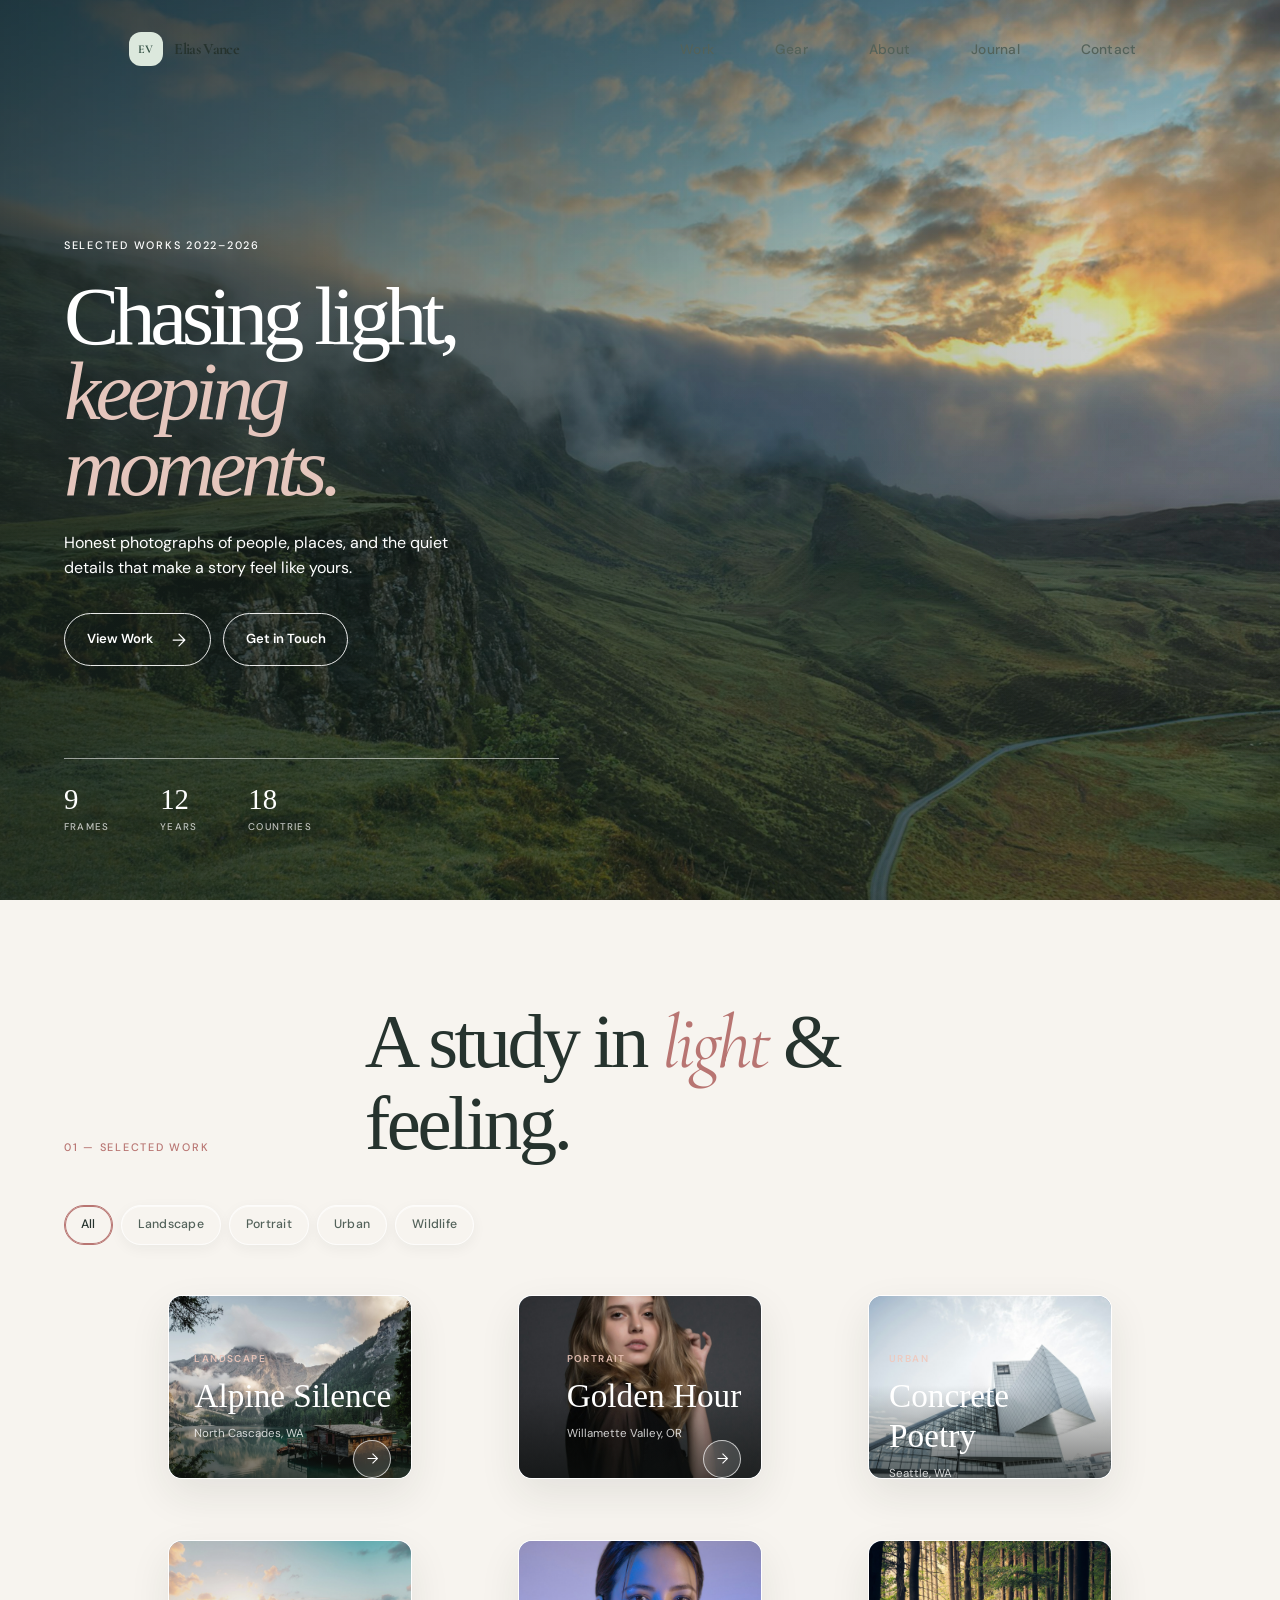
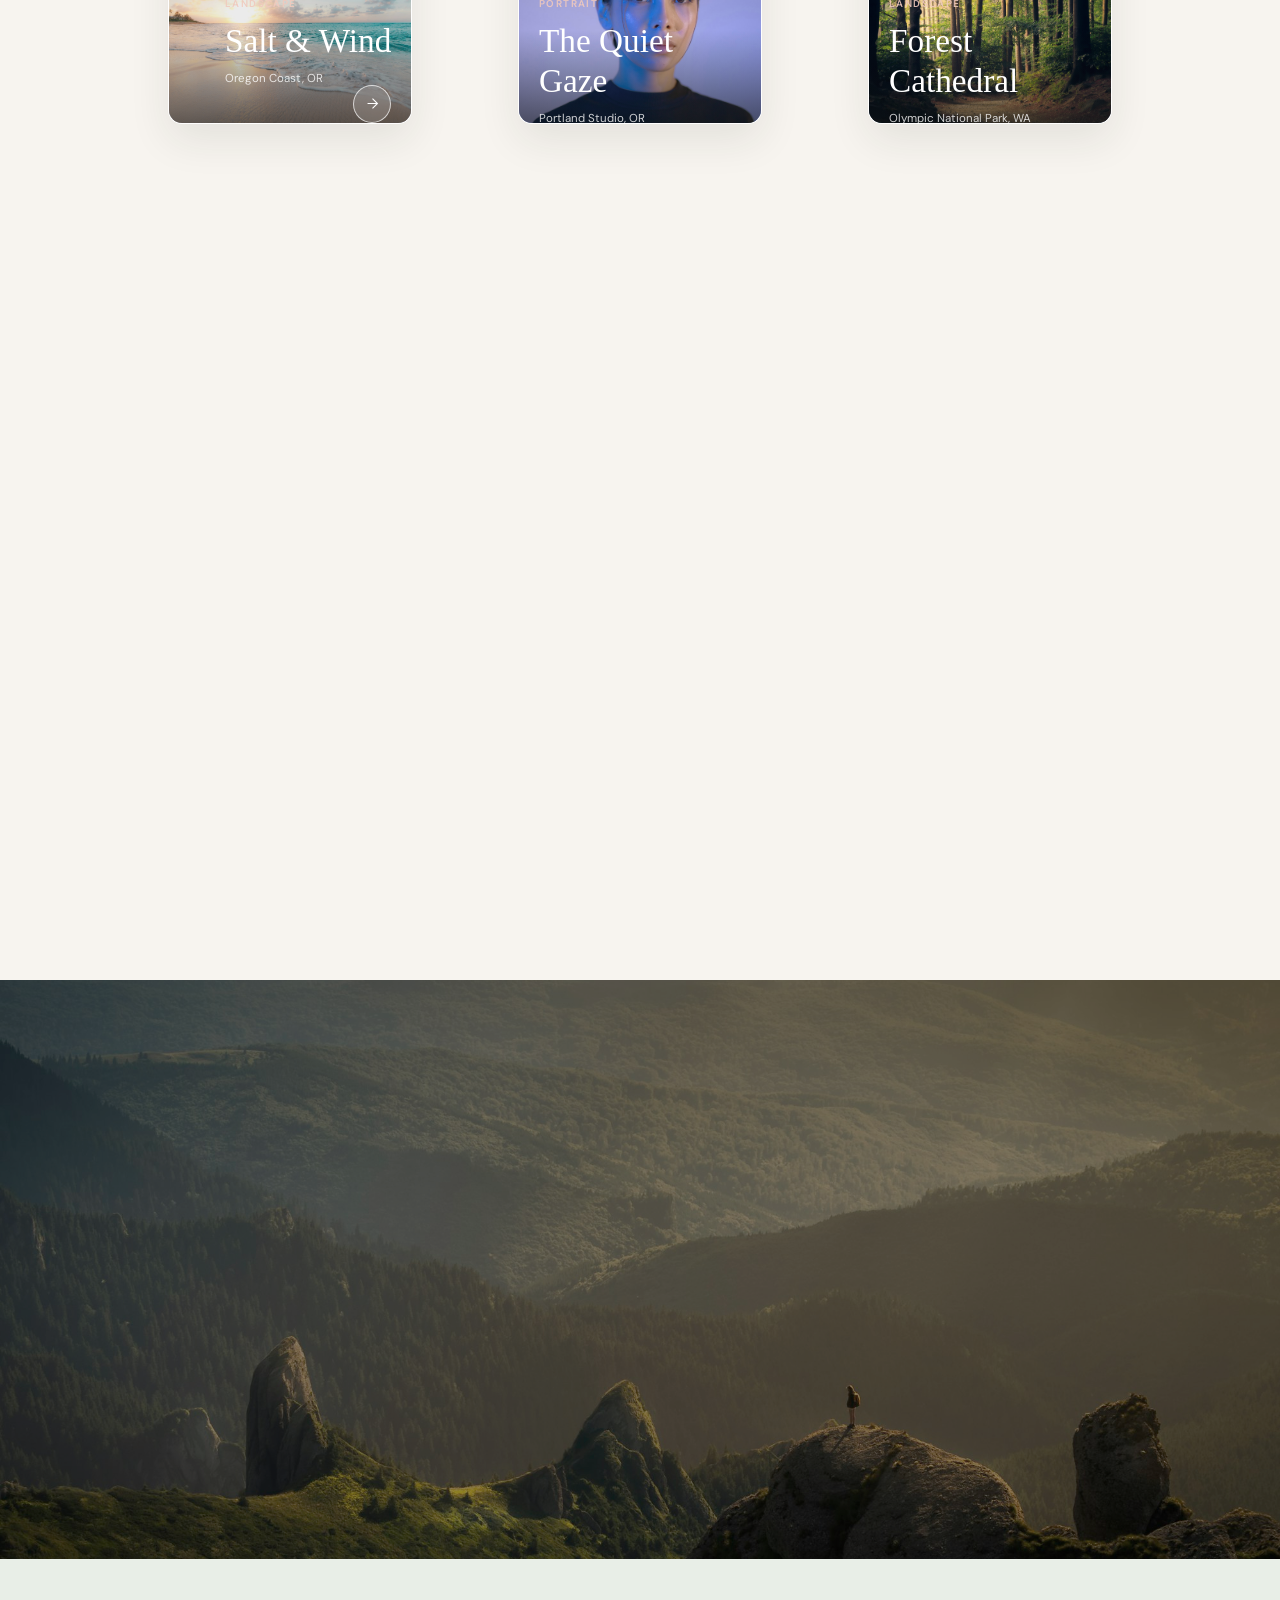
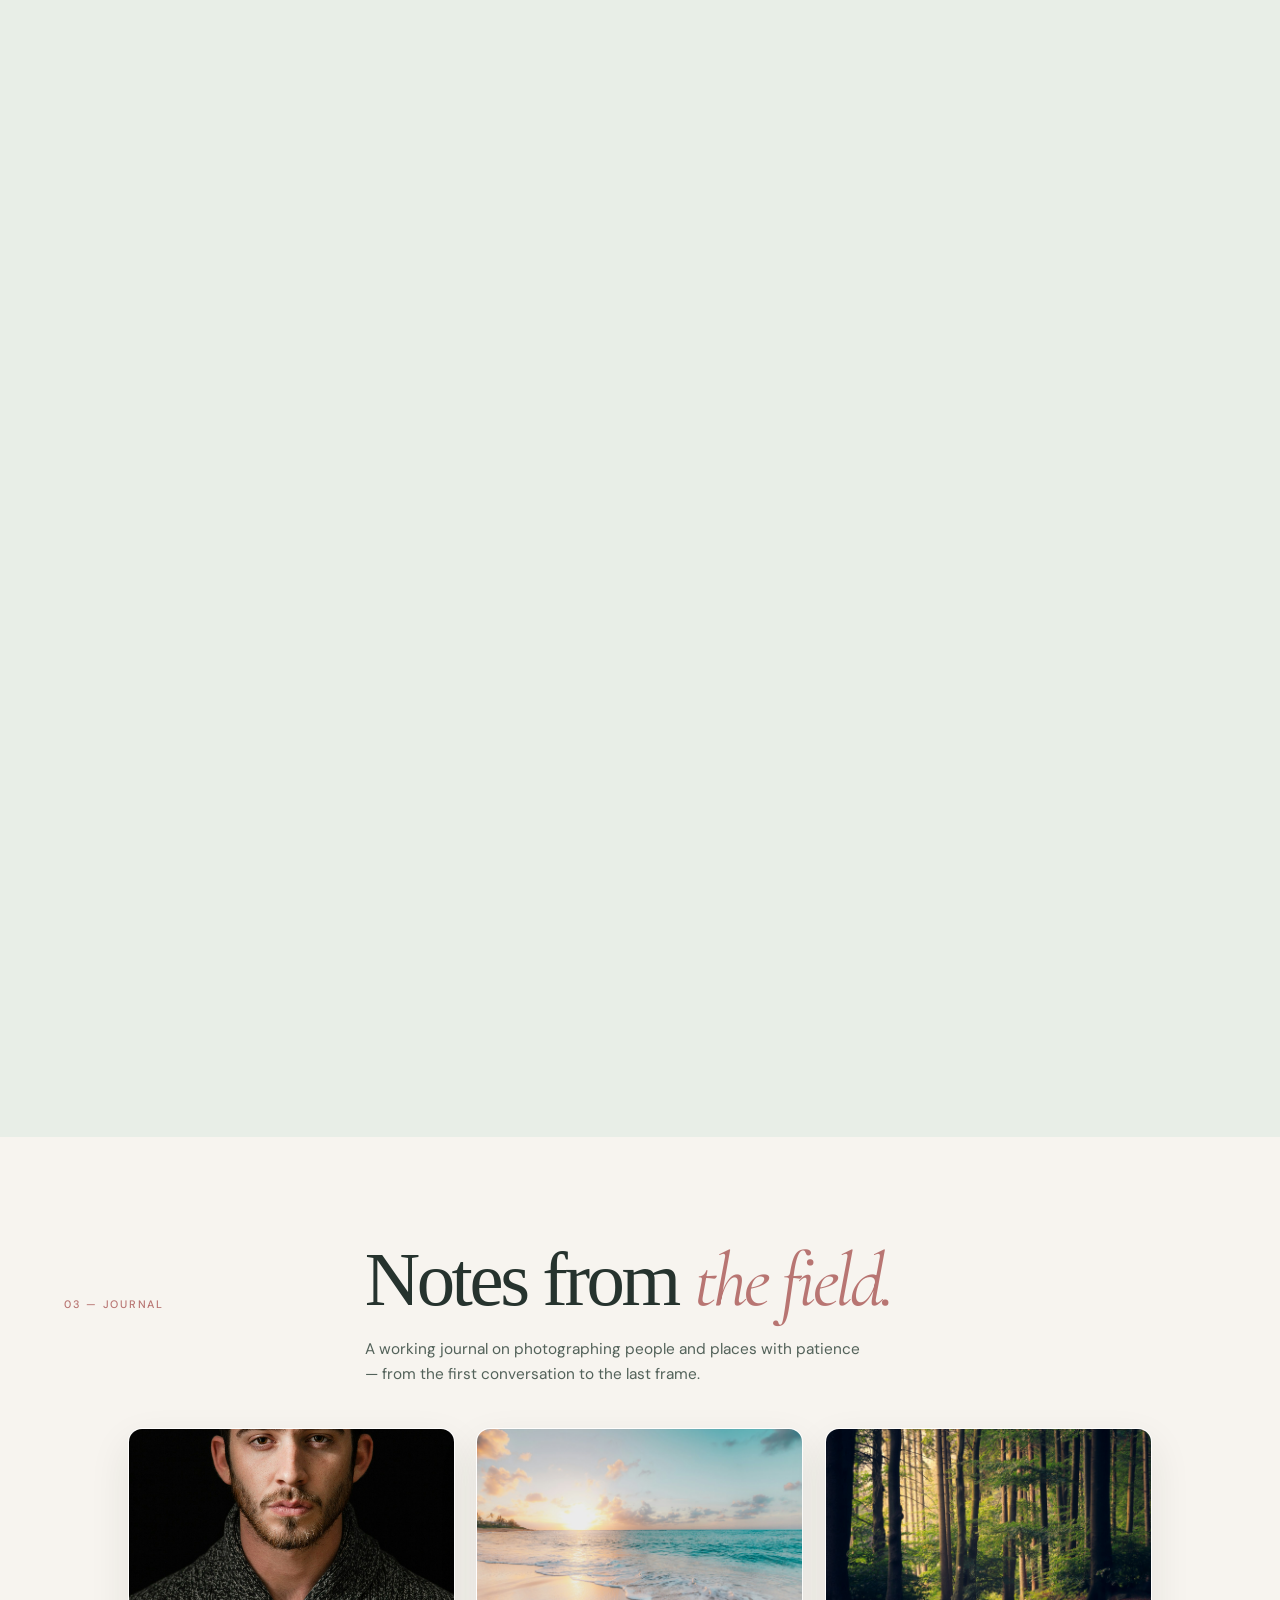
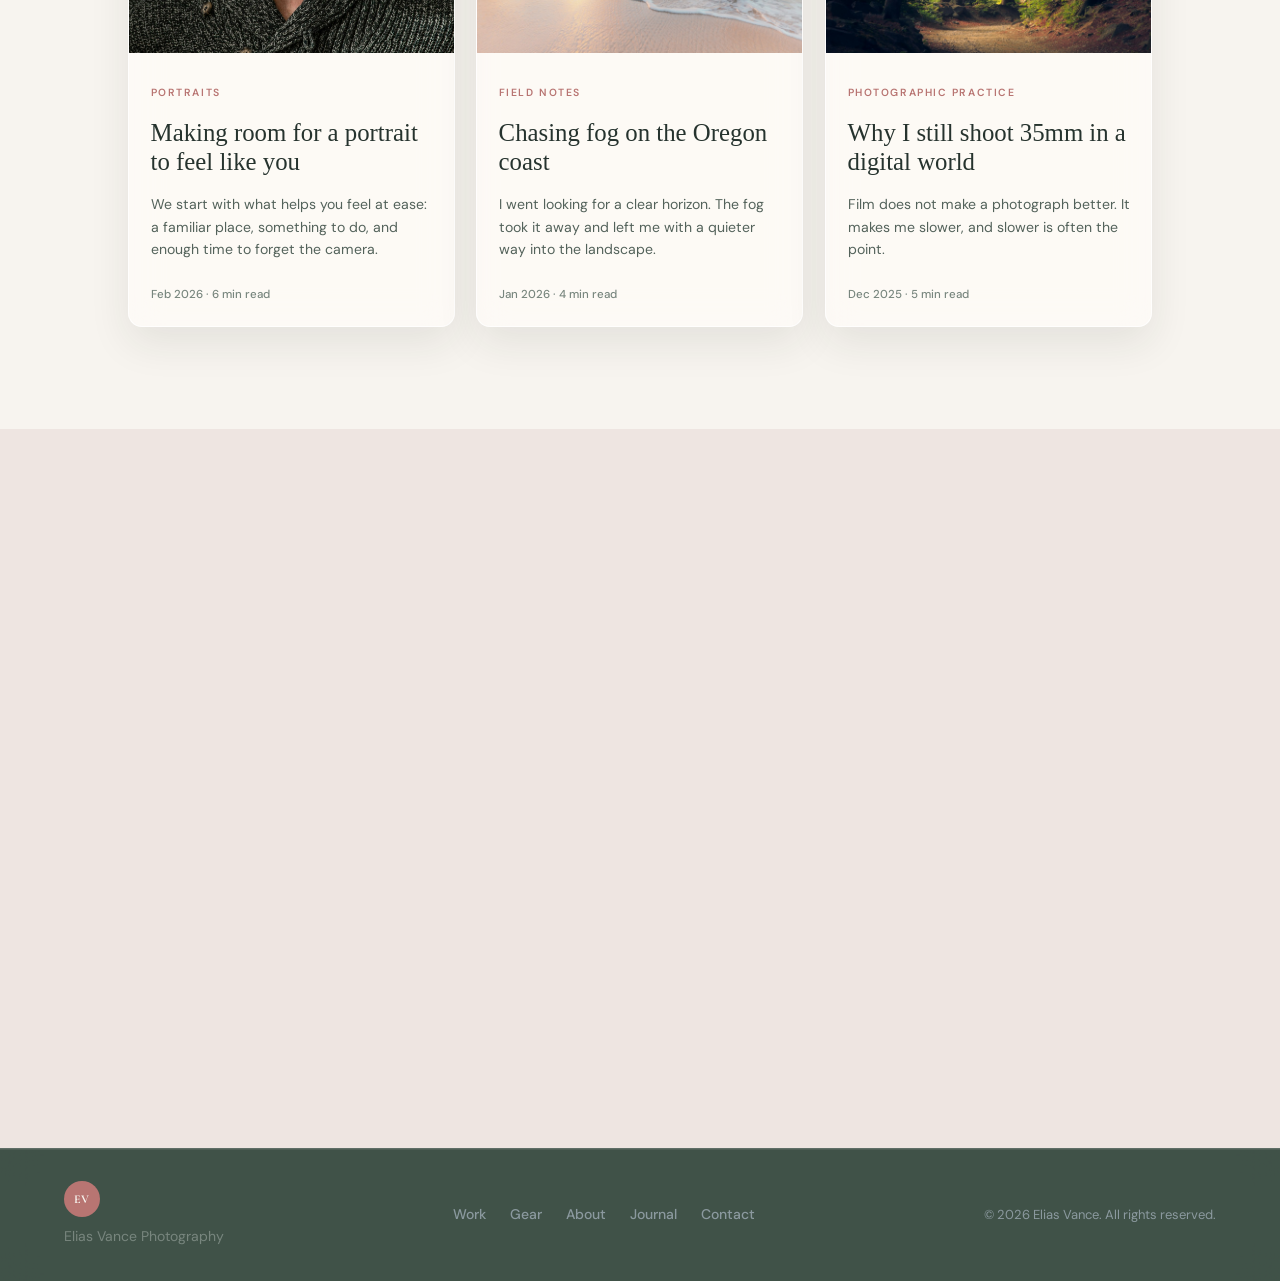
==== commit 5ec677a2: "updating the footnotes" ====
--- a/index.html
+++ b/index.html
@@ -408,6 +408,7 @@
       <div class="section-header reveal">
         <p class="section-eyebrow">03 — Journal</p>
         <h2 id="journal-title" class="section-title">Notes from <em>the field.</em></h2>
+        <p class="journal-intro">A working journal on photographing people and places with patience — from the first conversation to the last frame.</p>
       </div>
 
       <div class="journal-grid">
@@ -417,9 +418,9 @@
               <img src="assets/images/about.jpg" alt="Photographer adjusting a portrait session" loading="lazy">
             </div>
             <div class="journal-body">
-              <span class="journal-tag">Craft</span>
-              <h3 class="journal-title">How to prepare for a portrait that feels like you</h3>
-              <p class="journal-excerpt">The best sessions are not about being photographed. They are about forgetting, for an hour, that a camera is there.</p>
+              <span class="journal-tag">Portraits</span>
+              <h3 class="journal-title">Making room for a portrait to feel like you</h3>
+              <p class="journal-excerpt">We start with what helps you feel at ease: a familiar place, something to do, and enough time to forget the camera.</p>
               <span class="journal-meta">Feb 2026 · 6 min read</span>
             </div>
           </a>
@@ -433,7 +434,7 @@
             <div class="journal-body">
               <span class="journal-tag">Field Notes</span>
               <h3 class="journal-title">Chasing fog on the Oregon coast</h3>
-              <p class="journal-excerpt">Some mornings the coast gives you nothing but grey. That is usually when it gives you everything.</p>
+              <p class="journal-excerpt">I went looking for a clear horizon. The fog took it away and left me with a quieter way into the landscape.</p>
               <span class="journal-meta">Jan 2026 · 4 min read</span>
             </div>
           </a>
@@ -445,7 +446,7 @@
               <img src="assets/images/forest.jpg" alt="Sunbeams falling through a quiet forest canopy" loading="lazy">
             </div>
             <div class="journal-body">
-              <span class="journal-tag">Process</span>
+              <span class="journal-tag">Photographic practice</span>
               <h3 class="journal-title">Why I still shoot 35mm in a digital world</h3>
               <p class="journal-excerpt">Film does not make a photograph better. It makes me slower, and slower is often the point.</p>
               <span class="journal-meta">Dec 2025 · 5 min read</span>
--- a/styles.css
+++ b/styles.css
@@ -1431,6 +1431,15 @@
 .about .stat-label { color: var(--fg-muted); font-size: .62rem; }
 
 .journal { background: var(--bg); }
+.journal .section-header { grid-template-columns: minmax(160px, .65fr) 2fr; }
+.journal-intro {
+  grid-column: 2;
+  max-width: 46ch;
+  margin: -.5rem 0 0;
+  color: var(--fg-soft);
+  font-size: clamp(.95rem, 1.2vw, 1.08rem);
+  line-height: 1.65;
+}
 .journal-grid { max-width: var(--max-w); gap: 1.3rem; }
 .journal-card { border-radius: 2px; background: transparent; box-shadow: none; border-top: 1px solid var(--line); }
 .journal-card:hover { transform: translateY(-4px); box-shadow: none; }
@@ -1487,6 +1496,8 @@
   .work-card, .work-card:nth-child(3n + 1), .work-card:nth-child(3n + 2) { grid-column: auto; }
   .work-media, .work-card:nth-child(3n + 2) .work-media { aspect-ratio: 1.08; }
   .section-header { margin-bottom: 2rem; }
+  .journal .section-header { grid-template-columns: 1fr; }
+  .journal-intro { grid-column: 1; }
   .filters { overflow-x: auto; flex-wrap: nowrap; padding-bottom: .35rem; }
   .filter-btn { flex: 0 0 auto; }
   .about-grid { grid-template-columns: 1fr; gap: 2.5rem; }
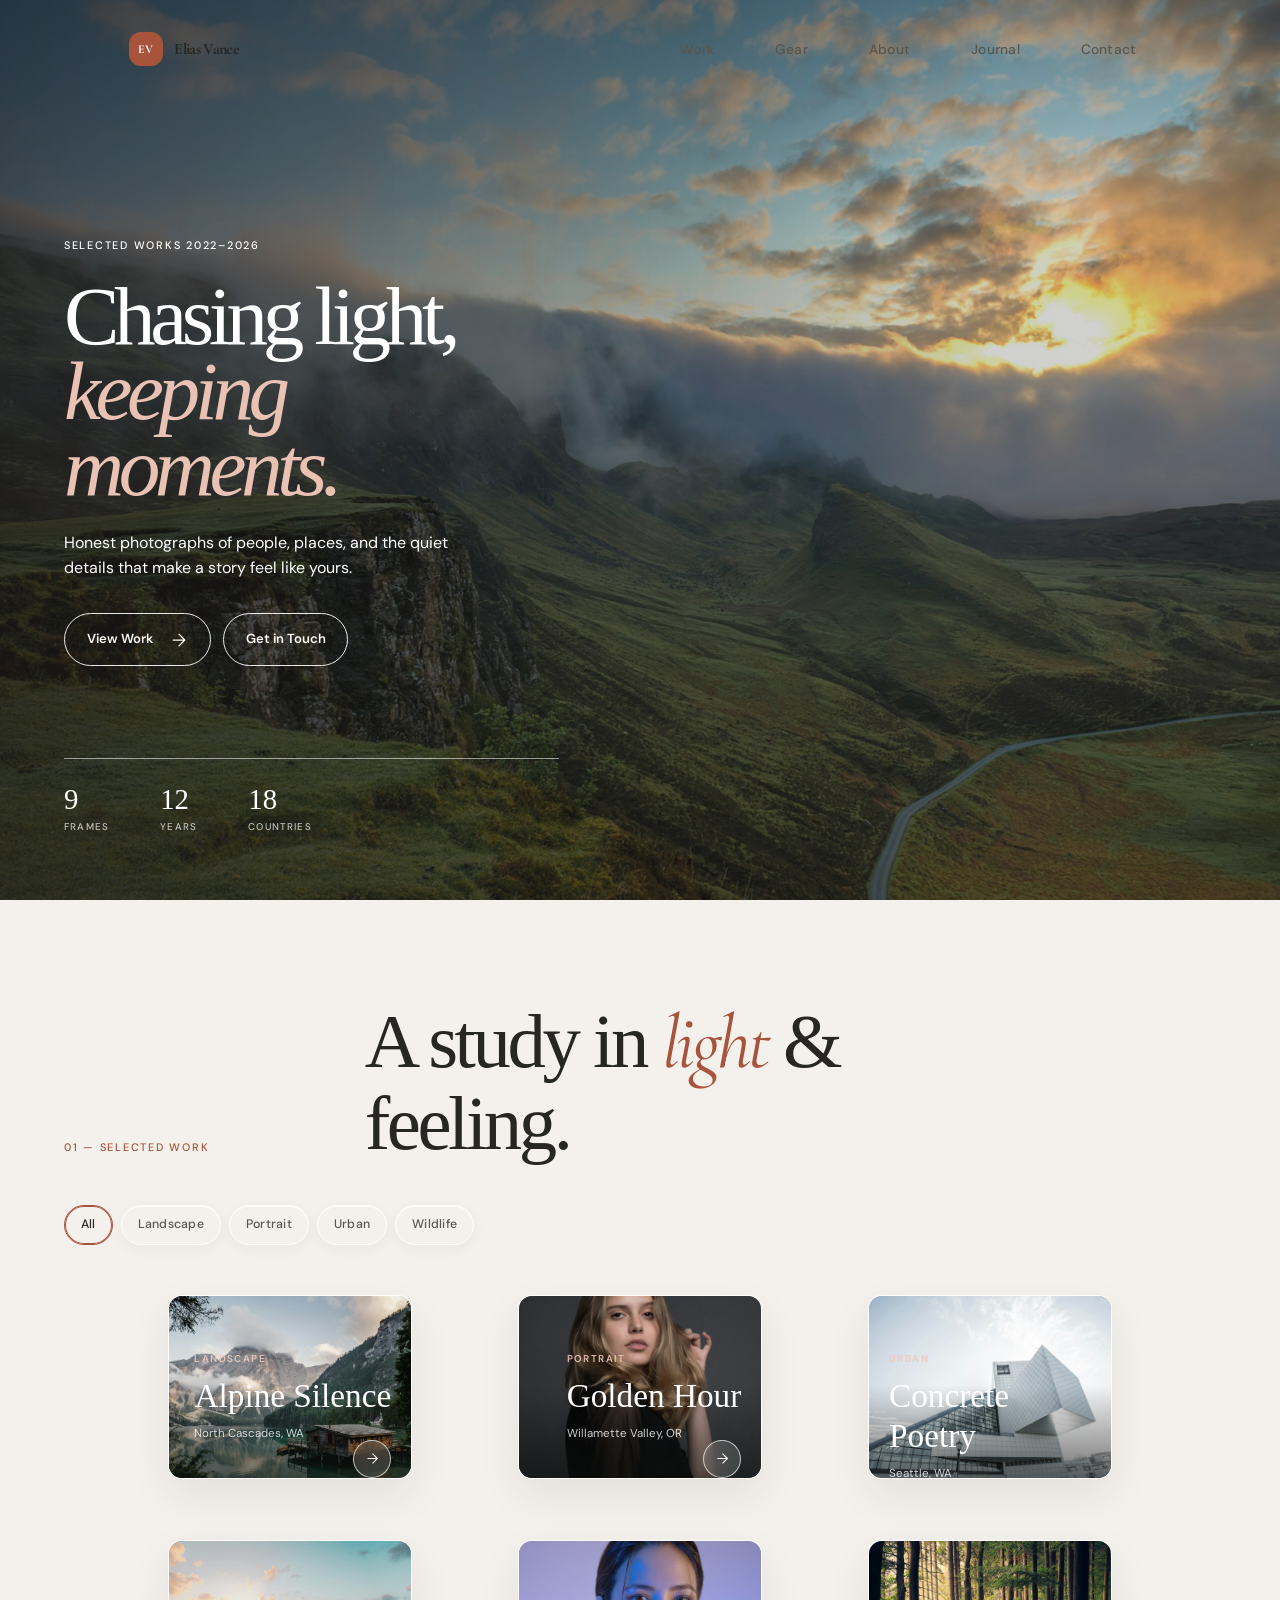
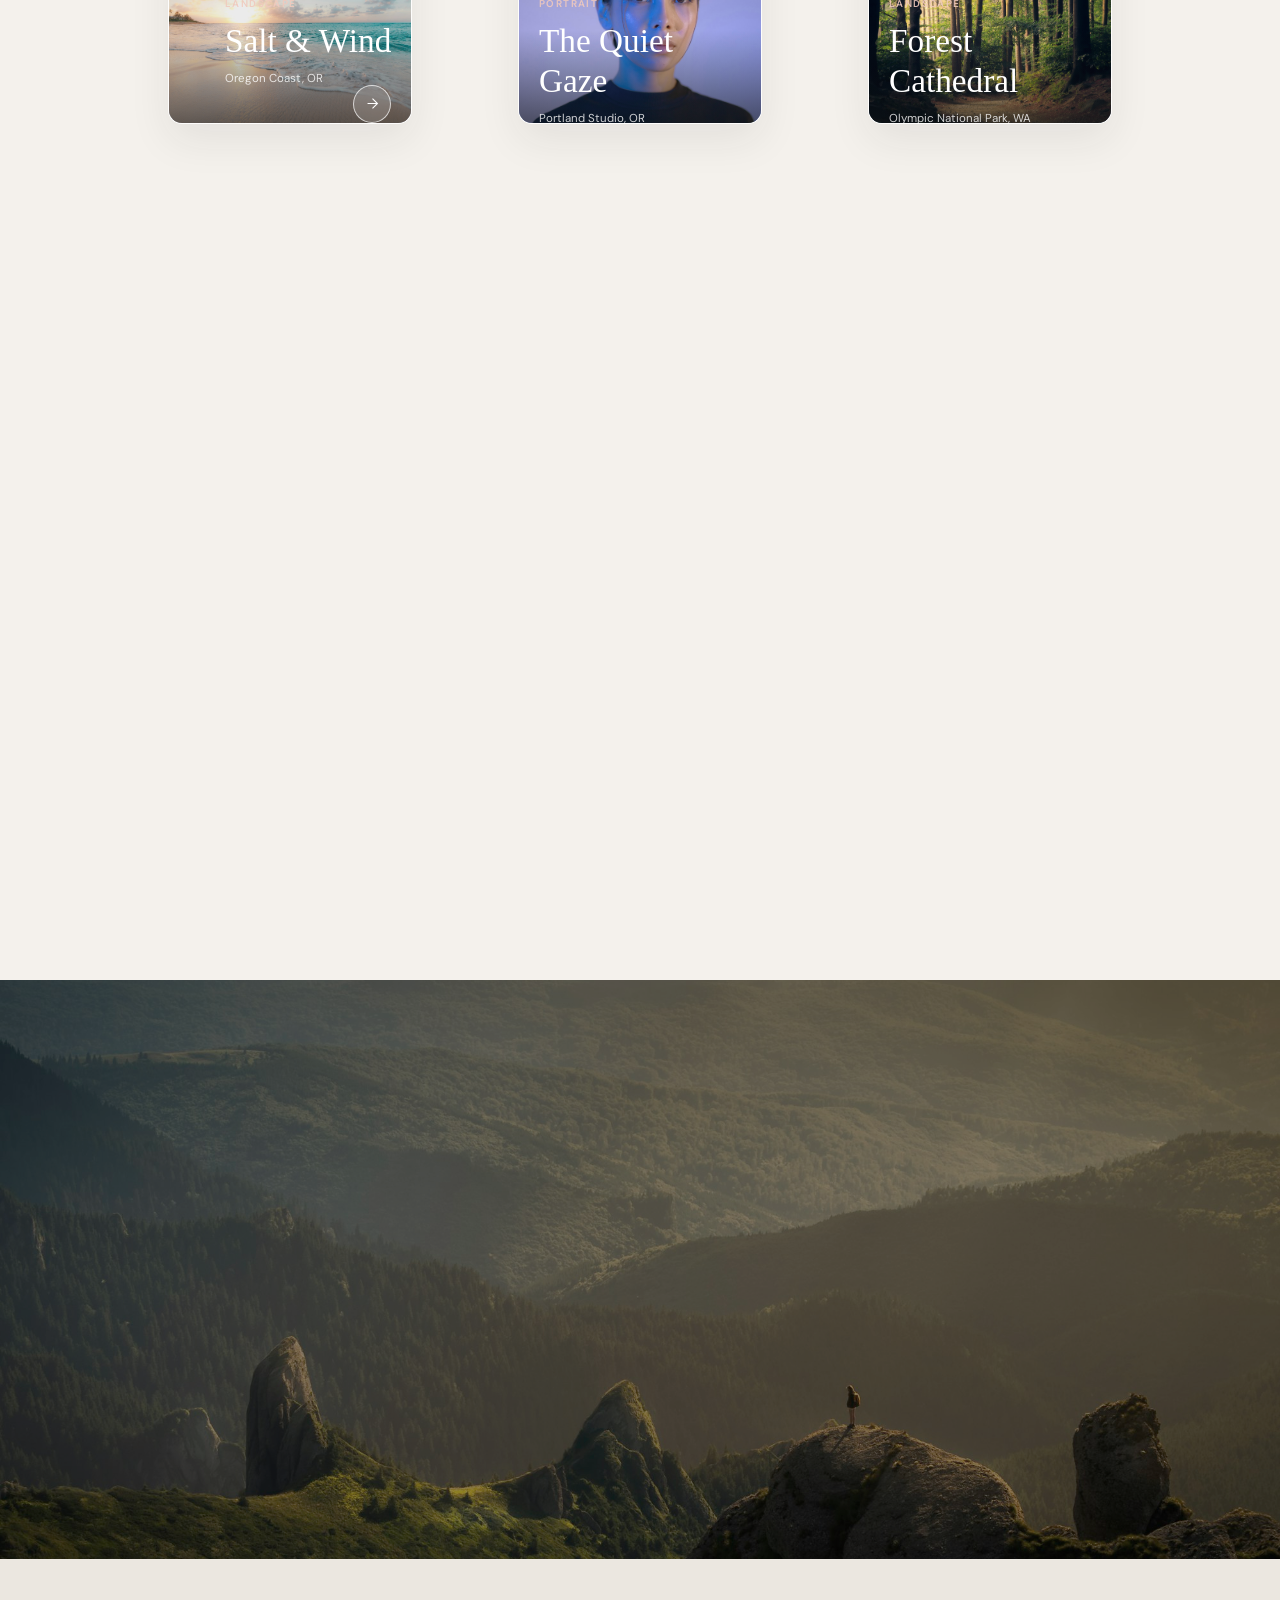
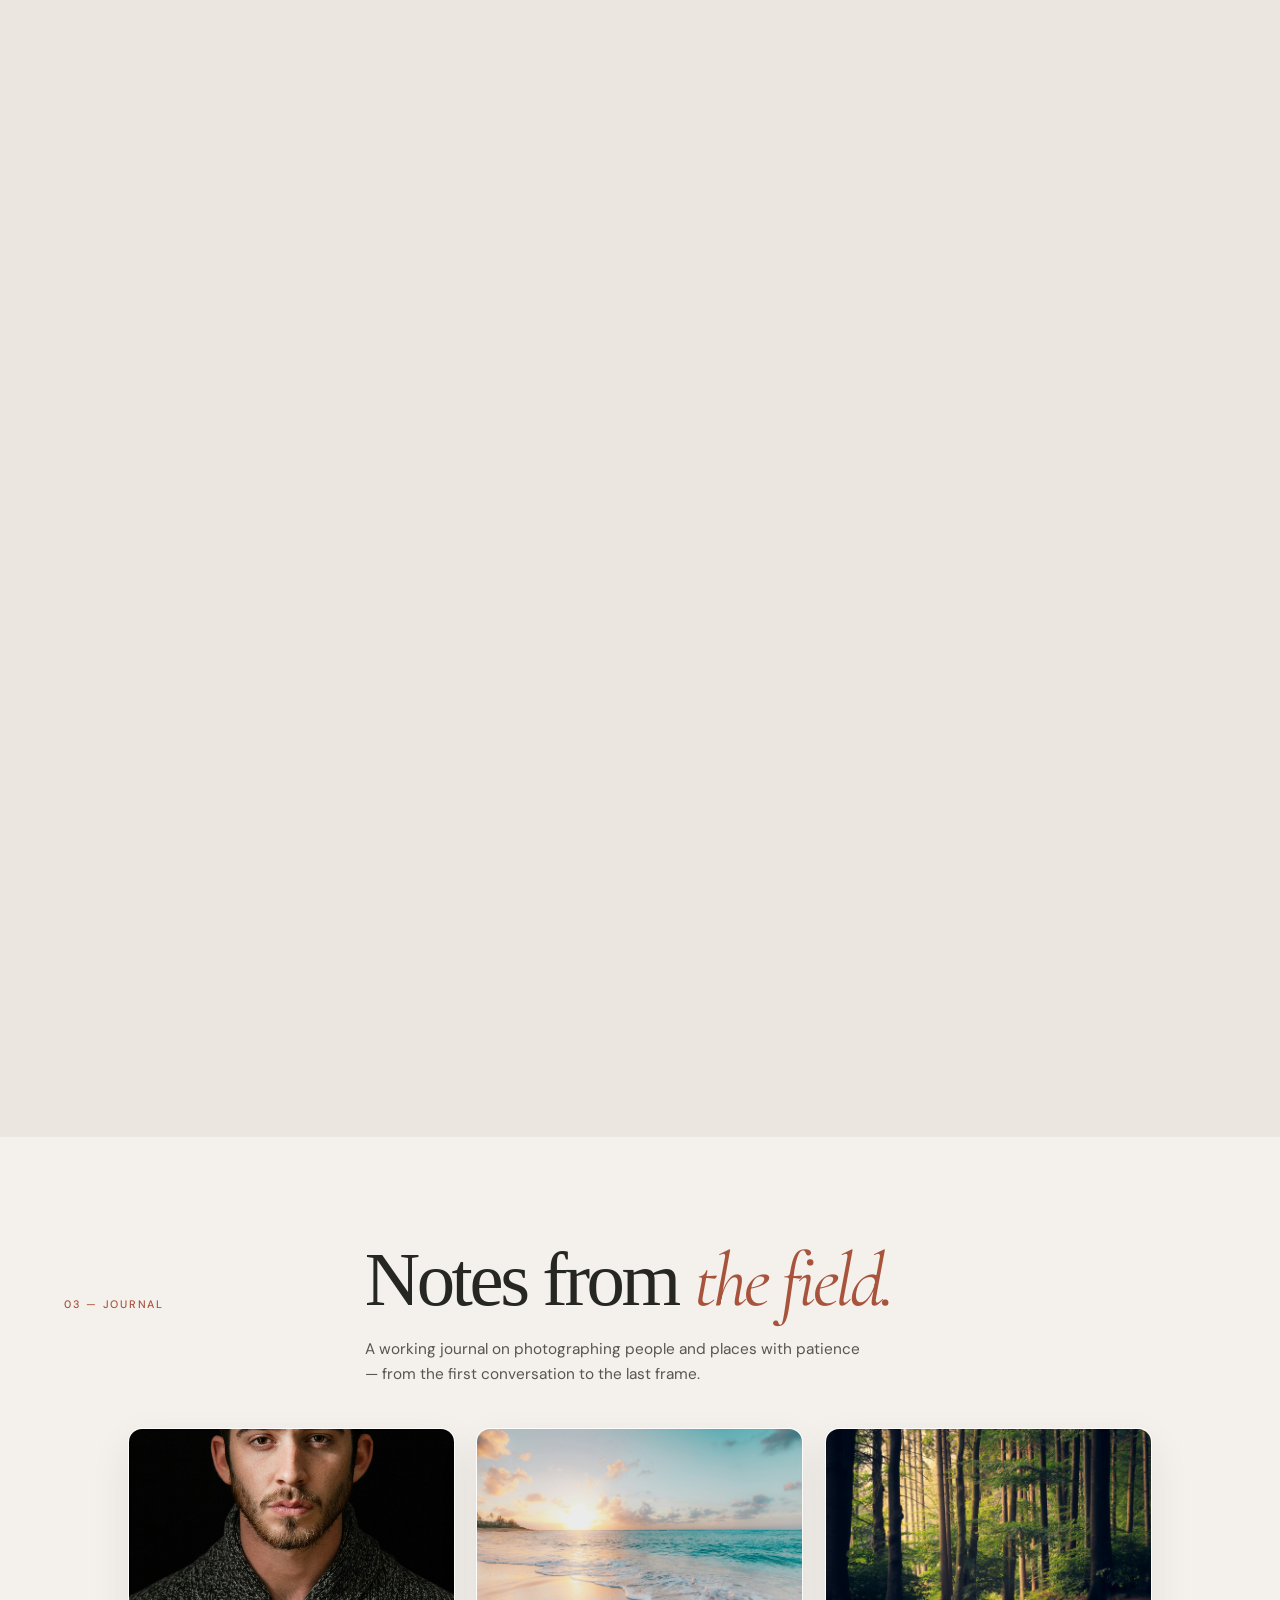
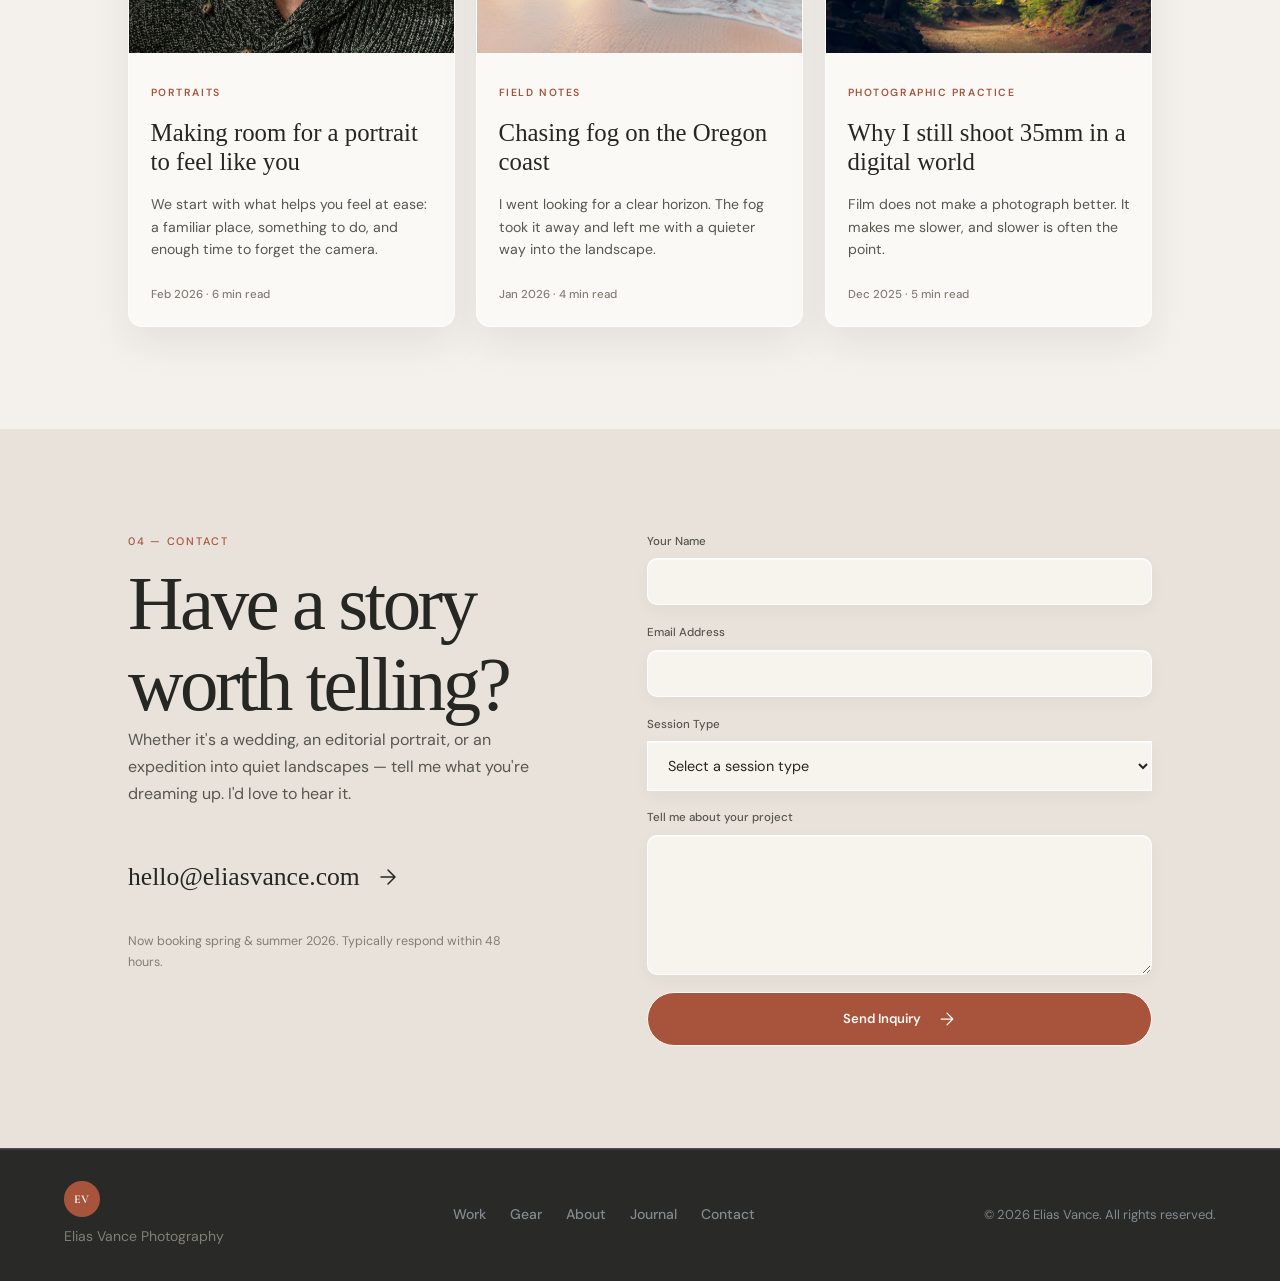
==== commit 63a18225: "updating theme" ====
--- a/index.html
+++ b/index.html
@@ -5,8 +5,8 @@
   <meta name="viewport" content="width=device-width, initial-scale=1.0">
   <title>Elias Vance — Photographer</title>
   <meta name="description" content="Elias Vance is a Portland-based portrait and landscape photographer, available worldwide for commissions and editorial work.">
-  <meta name="theme-color" content="#bec9d8">
-  <link rel="icon" href="data:image/svg+xml,%3Csvg xmlns='http://www.w3.org/2000/svg' viewBox='0 0 64 64'%3E%3Crect width='64' height='64' rx='32' fill='%23c8911a'/%3E%3Ctext x='32' y='42' font-family='DM Sans,sans-serif' font-weight='700' font-size='26' fill='%23141c2d' text-anchor='middle'%3EEV%3C/text%3E%3C/svg%3E">
+  <meta name="theme-color" content="#f4f1ec">
+  <link rel="icon" href="data:image/svg+xml,%3Csvg xmlns='http://www.w3.org/2000/svg' viewBox='0 0 64 64'%3E%3Crect width='64' height='64' rx='32' fill='%23a8543d'/%3E%3Ctext x='32' y='42' font-family='DM Sans,sans-serif' font-weight='700' font-size='26' fill='%23fffaf5' text-anchor='middle'%3EEV%3C/text%3E%3C/svg%3E">
   <link rel="preconnect" href="https://fonts.googleapis.com">
   <link rel="preconnect" href="https://fonts.gstatic.com" crossorigin>
   <link href="https://fonts.googleapis.com/css2?family=Cormorant+Garamond:ital,wght@0,400;0,500;0,600;0,700;1,400;1,500;1,600&family=DM+Sans:wght@300;400;500;600;700;800&display=swap" rel="stylesheet">
--- a/styles.css
+++ b/styles.css
@@ -3573,3 +3573,48 @@
 .filter-btn:hover,
 .gear-filter-btn:hover,
 .gear-preset-btn:hover { border-color: currentColor; }
+
+/* Modern editorial palette: warm ivory, charcoal, and terracotta. */
+:root {
+  color-scheme: light;
+  --bg: #f4f1ec;
+  --bg-elevated: #ebe7e0;
+  --fg: #262622;
+  --fg-soft: #57564f;
+  --fg-muted: #817e75;
+  --accent: #a8543d;
+  --accent-hover: #88412f;
+  --line: #ddd8cf;
+  --line-strong: #c6bfb3;
+  --card-bg: #fbf9f5;
+  --overlay: rgba(30, 29, 26, .44);
+  --overlay-strong: rgba(30, 29, 26, .78);
+  --glass-surface: rgba(251, 249, 245, .76);
+  --glass-surface-strong: rgba(251, 249, 245, .9);
+  --glass-edge: rgba(255, 255, 255, .74);
+  --glass-shadow: 0 16px 42px rgba(38, 38, 34, .08), inset 0 1px 0 rgba(255, 255, 255, .72);
+}
+
+body { background: var(--bg); color: var(--fg); }
+.site-header.scrolled { background: rgba(244, 241, 236, .88); }
+.brand-mark { background: var(--accent); color: #fffaf5; }
+.hero-overlay {
+  background: linear-gradient(90deg, rgba(30, 29, 26, .7), rgba(30, 29, 26, .2) 78%),
+              linear-gradient(0deg, rgba(30, 29, 26, .42), transparent 58%);
+}
+.hero-title .title-line--accent { color: #e9c2b4; }
+.btn-primary { background: #a8543d; color: #fffaf5; }
+.btn-primary:hover { background: #88412f; }
+.filter-btn.is-active,
+.gear-filter-btn.is-active,
+.gear-preset-btn.is-active { color: var(--fg); }
+.about, .gear-hero { background: #ebe7e0; }
+.contact { background: #e9e2da; }
+.journal-card, .gear-card { background: var(--card-bg); }
+.site-footer { background: #292a27; color: #f4f1ec; }
+.site-footer a:hover { color: #e9c2b4; }
+.mobile-menu { background: rgba(235, 231, 224, .96); }
+.hero .btn-primary,
+.hero .btn-primary:hover,
+.hero .btn-secondary,
+.hero .btn-secondary:hover { color: #fffaf5; }
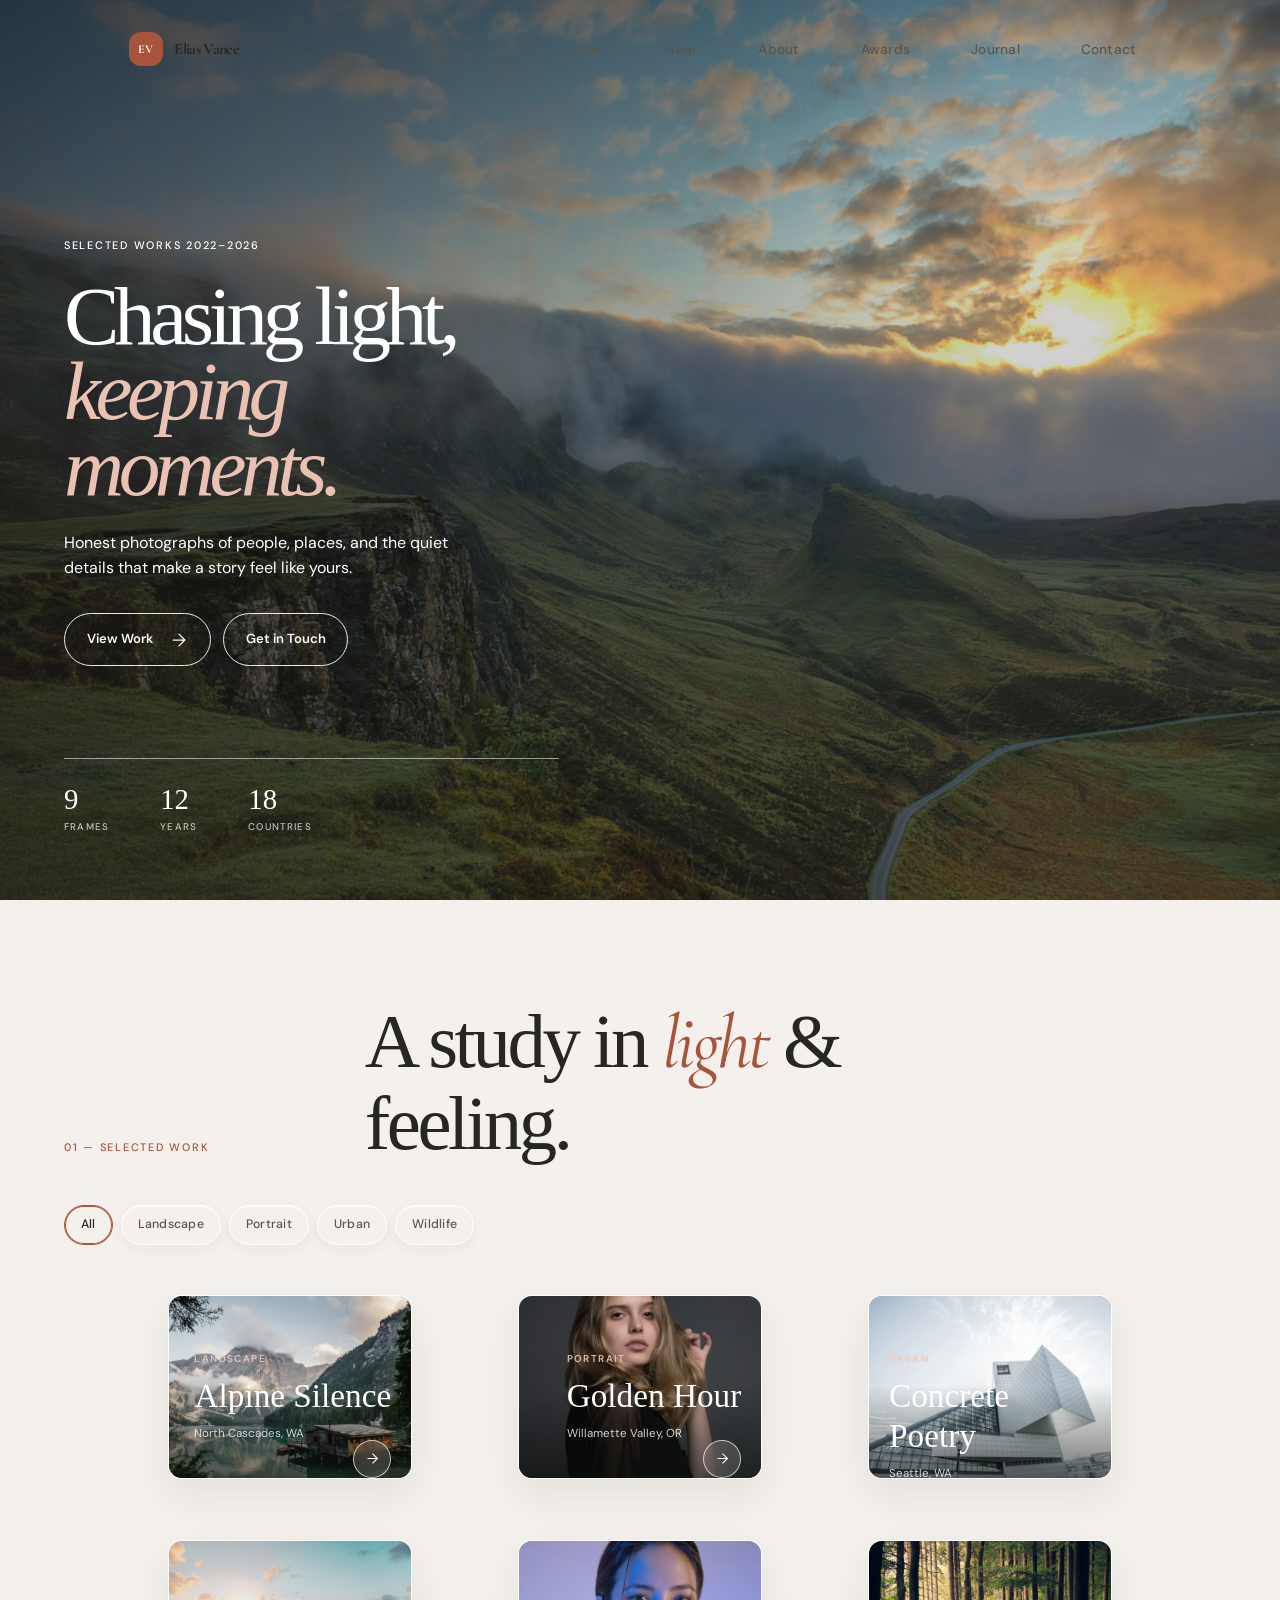
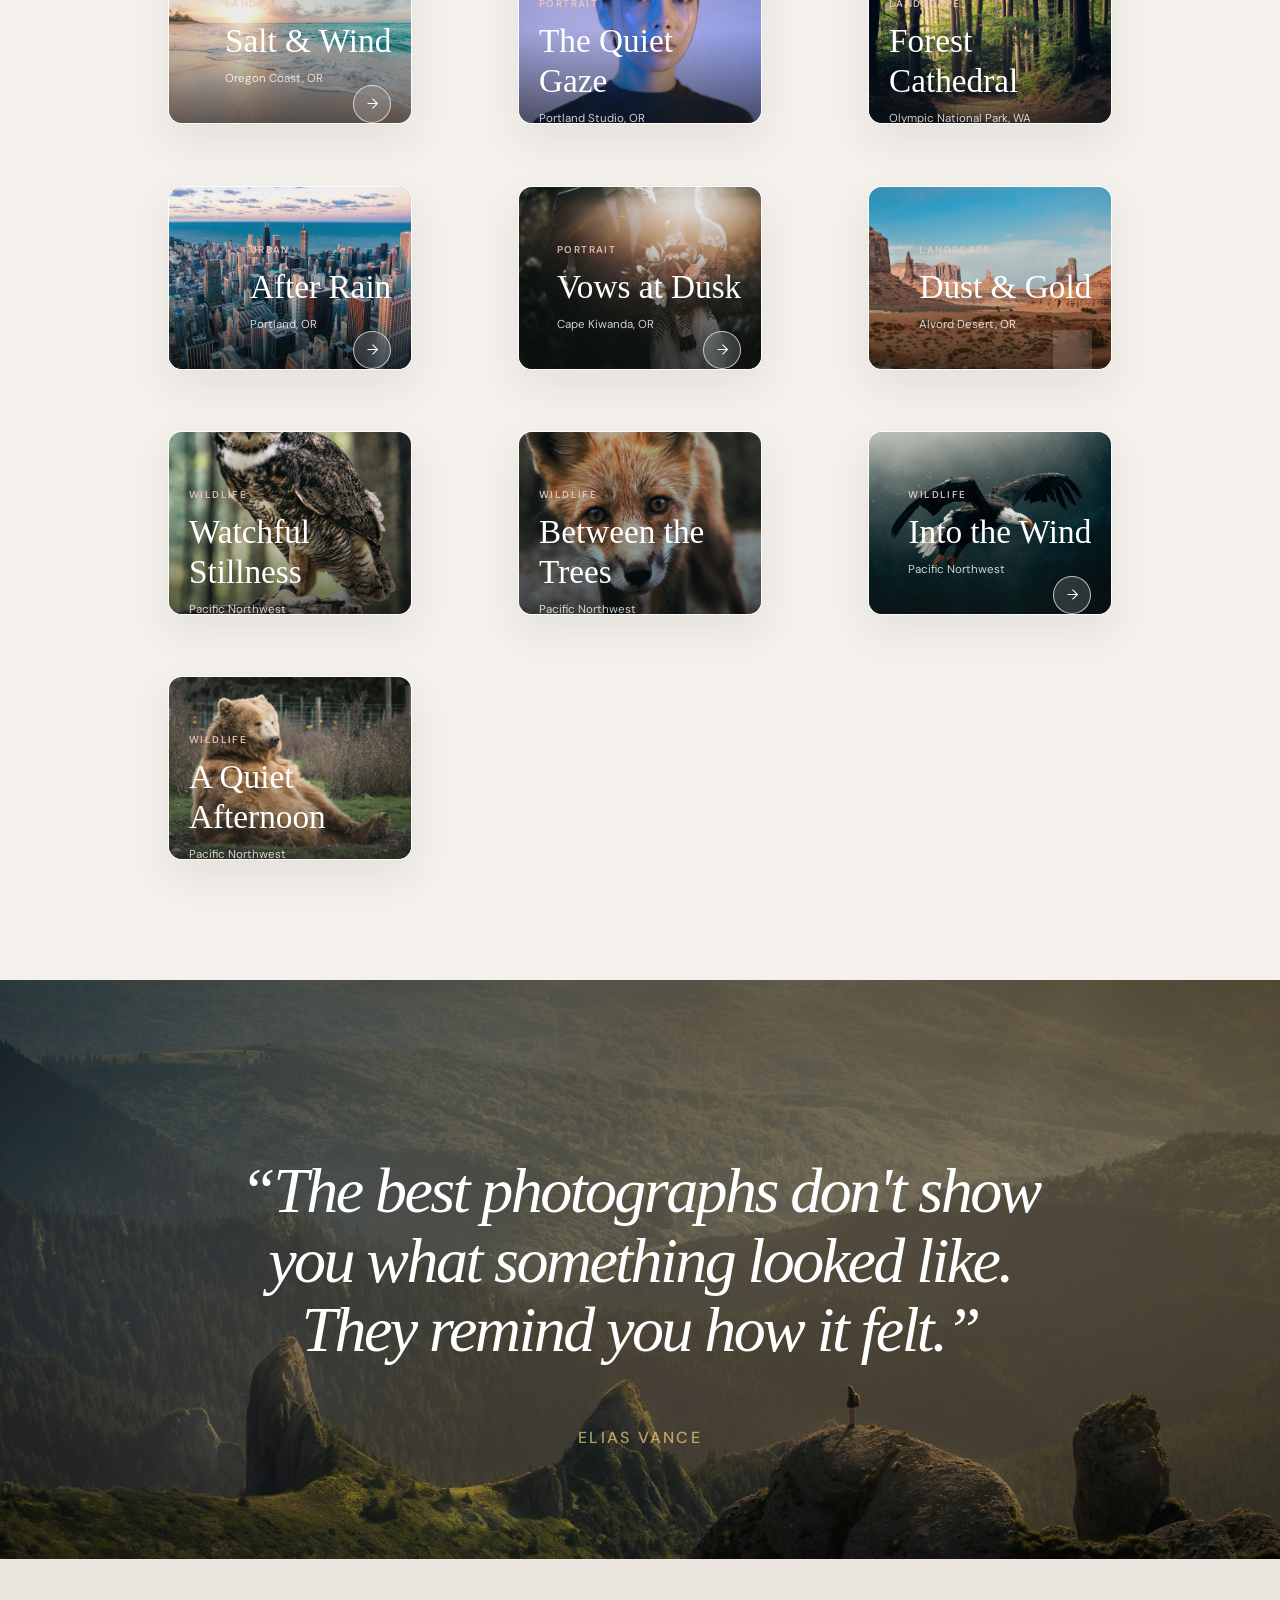
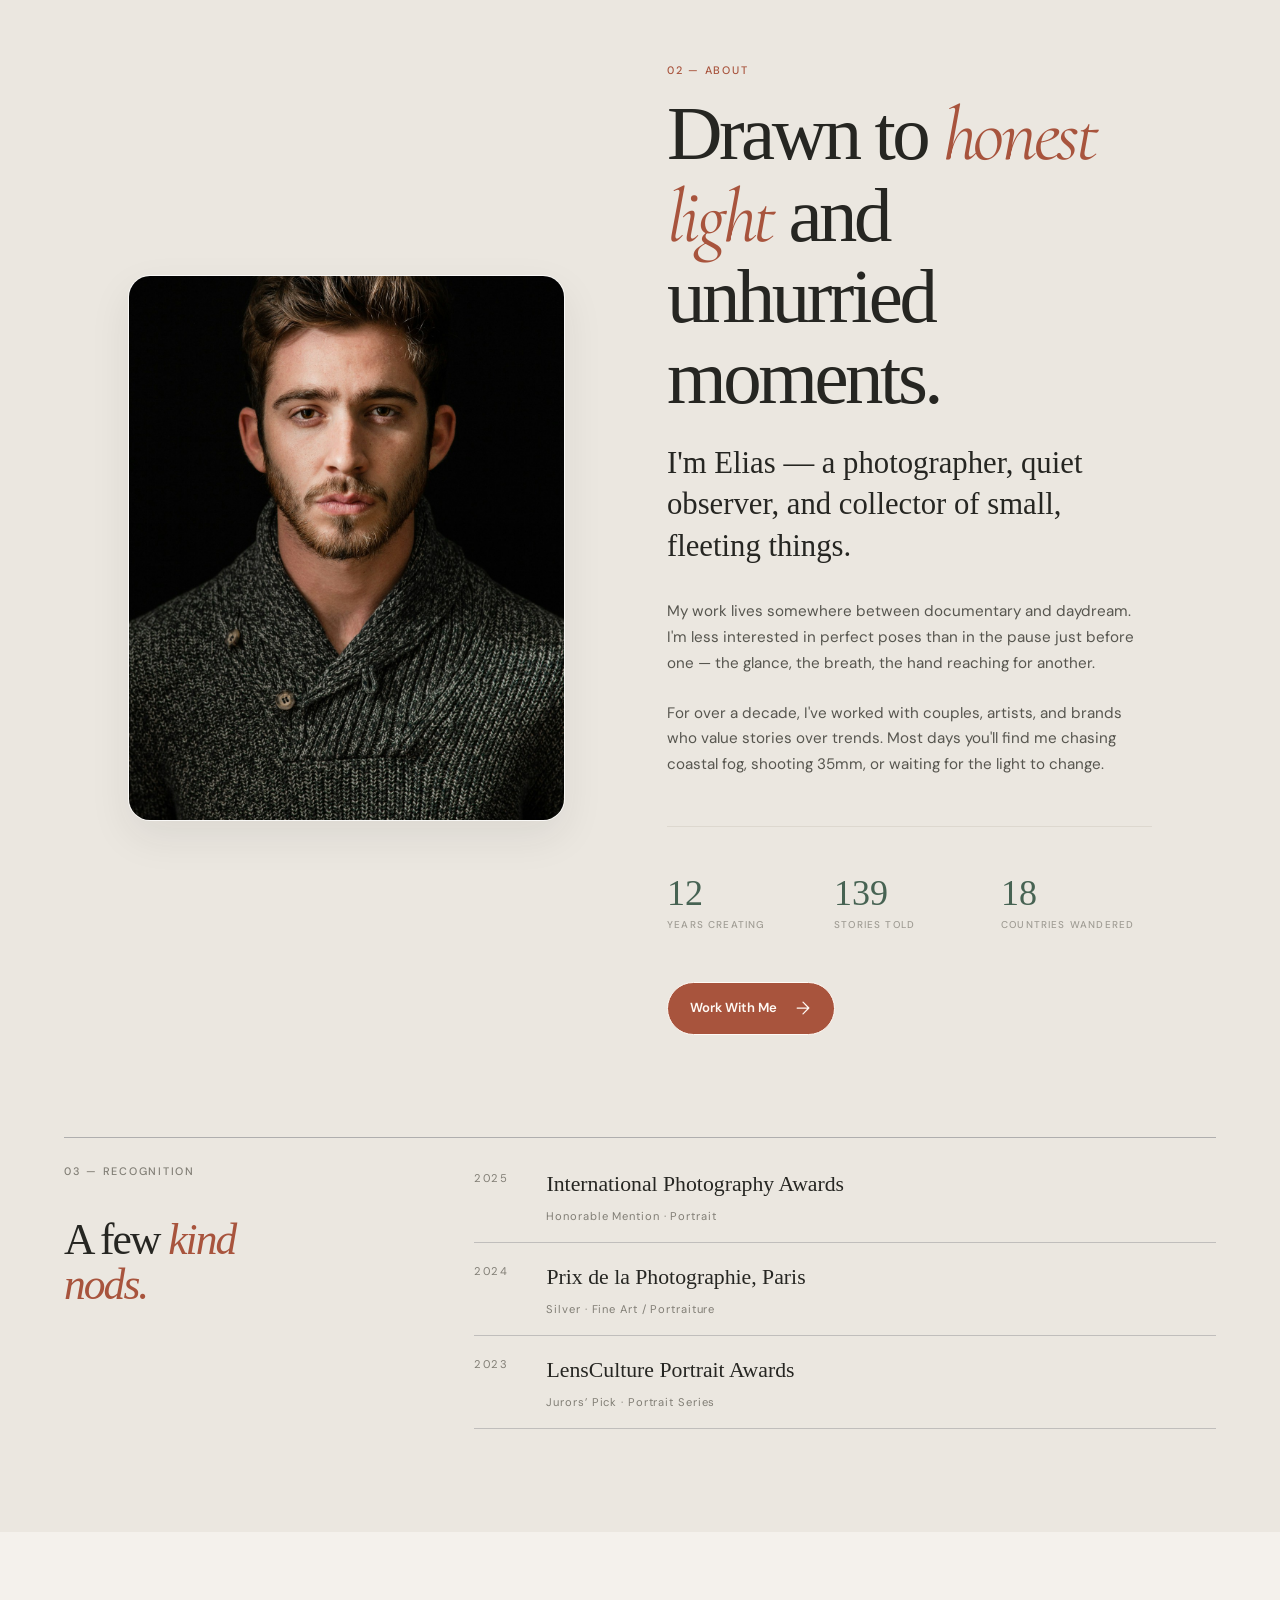
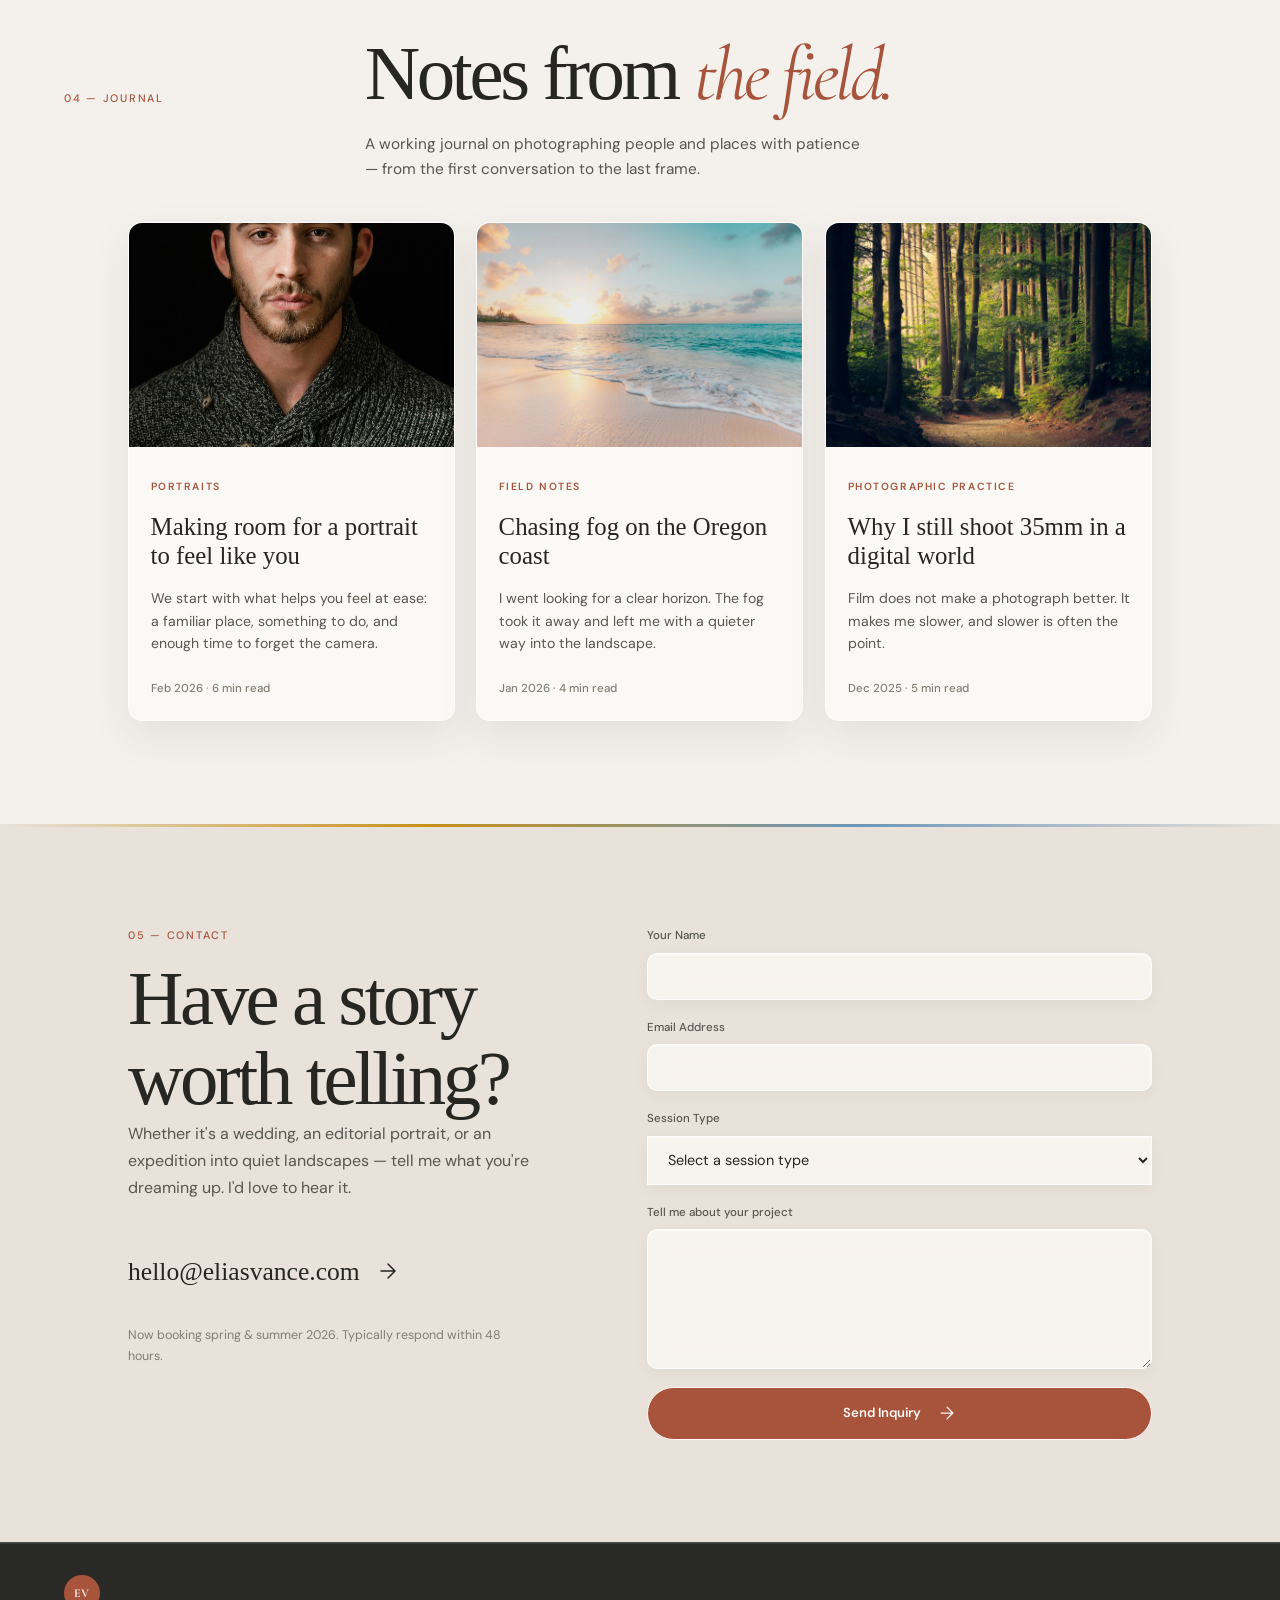
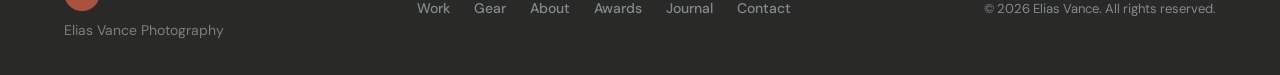
==== commit 7989e8a5: "updating portfolio details" ====
--- a/index.html
+++ b/index.html
@@ -29,6 +29,7 @@
       <a href="#work" data-text="Work">Work</a>
       <a href="gear.html" data-text="Gear">Gear</a>
       <a href="#about" data-text="About">About</a>
+      <a href="#awards" data-text="Awards">Awards</a>
       <a href="#journal" data-text="Journal">Journal</a>
       <a href="#contact" data-text="Contact">Contact</a>
     </nav>
@@ -45,8 +46,9 @@
         <a href="#work"><span>01</span>Work</a>
         <a href="gear.html"><span>02</span>Gear</a>
         <a href="#about"><span>03</span>About</a>
-        <a href="#journal"><span>04</span>Journal</a>
-        <a href="#contact"><span>05</span>Contact</a>
+        <a href="#awards"><span>04</span>Awards</a>
+        <a href="#journal"><span>05</span>Journal</a>
+        <a href="#contact"><span>06</span>Contact</a>
       </nav>
       <div class="menu-footer">
         <a href="mailto:hello@eliasvance.com">hello@eliasvance.com</a>
@@ -402,11 +404,35 @@
           </a>
         </div>
       </div>
+
+      <div class="about-awards reveal" id="awards" aria-labelledby="awards-title">
+        <div class="awards-heading">
+          <p class="section-eyebrow">03 — Recognition</p>
+          <h2 id="awards-title">A few <em>kind nods.</em></h2>
+        </div>
+        <ul class="awards-list">
+          <li class="award-item">
+            <span class="award-year">2025</span>
+            <span class="award-name">International Photography Awards</span>
+            <span class="award-honor">Honorable Mention · Portrait</span>
+          </li>
+          <li class="award-item">
+            <span class="award-year">2024</span>
+            <span class="award-name">Prix de la Photographie, Paris</span>
+            <span class="award-honor">Silver · Fine Art / Portraiture</span>
+          </li>
+          <li class="award-item">
+            <span class="award-year">2023</span>
+            <span class="award-name">LensCulture Portrait Awards</span>
+            <span class="award-honor">Jurors’ Pick · Portrait Series</span>
+          </li>
+        </ul>
+      </div>
     </section>
 
     <section class="journal" id="journal" aria-labelledby="journal-title">
       <div class="section-header reveal">
-        <p class="section-eyebrow">03 — Journal</p>
+        <p class="section-eyebrow">04 — Journal</p>
         <h2 id="journal-title" class="section-title">Notes from <em>the field.</em></h2>
         <p class="journal-intro">A working journal on photographing people and places with patience — from the first conversation to the last frame.</p>
       </div>
@@ -459,7 +485,7 @@
     <section class="contact" id="contact" aria-labelledby="contact-title">
       <div class="contact-grid">
         <div class="contact-info reveal">
-          <p class="section-eyebrow">04 — Contact</p>
+          <p class="section-eyebrow">05 — Contact</p>
           <h2 id="contact-title" class="section-title">Have a story<br>worth telling?</h2>
           <p class="contact-desc">Whether it's a wedding, an editorial portrait, or an expedition into quiet landscapes — tell me what you're dreaming up. I'd love to hear it.</p>
           <a class="contact-email" href="mailto:hello@eliasvance.com">
@@ -511,6 +537,7 @@
         <a href="#work">Work</a>
         <a href="gear.html">Gear</a>
         <a href="#about">About</a>
+        <a href="#awards">Awards</a>
         <a href="#journal">Journal</a>
         <a href="#contact">Contact</a>
       </nav>
--- a/styles.css
+++ b/styles.css
@@ -3272,6 +3272,51 @@
 
 body { background: var(--bg); }
 section { padding-block: clamp(4.5rem, 8vw, 7.5rem); }
+
+/* Awards within the about section */
+.about-awards {
+  max-width: var(--max-w);
+  margin: clamp(4rem, 8vw, 7rem) auto 0;
+  padding-top: 1.5rem;
+  border-top: 1px solid rgba(20, 28, 45, .28);
+  display: grid;
+  grid-template-columns: minmax(180px, .72fr) 1.6fr;
+  gap: clamp(2rem, 6vw, 6rem);
+}
+.awards-heading .section-eyebrow { color: var(--fg-muted); }
+.awards-heading h2 {
+  max-width: 10ch;
+  font-family: Georgia, "Times New Roman", serif;
+  font-weight: 400;
+  font-size: clamp(2rem, 3.4vw, 3.25rem);
+  line-height: 1.05;
+  letter-spacing: -.045em;
+}
+.awards-heading h2 em { color: var(--accent); font-weight: 400; }
+.awards-list { margin: 0; padding: 0; list-style: none; }
+.award-item {
+  display: grid;
+  grid-template-columns: 3.5rem minmax(0, 1fr);
+  column-gap: 1rem;
+  padding: 1rem 0;
+  border-bottom: 1px solid rgba(20, 28, 45, .2);
+}
+.award-item:first-child { padding-top: .25rem; }
+.award-year {
+  grid-row: span 2;
+  padding-top: .15rem;
+  color: var(--fg-muted);
+  font-size: .7rem;
+  letter-spacing: .12em;
+}
+.award-name { font-family: Georgia, "Times New Roman", serif; font-size: clamp(1.1rem, 1.7vw, 1.45rem); }
+.award-honor { margin-top: .25rem; color: var(--fg-muted); font-size: .7rem; letter-spacing: .08em; }
+
+@media (max-width: 680px) {
+  .about-awards { grid-template-columns: 1fr; gap: 1.25rem; }
+  .awards-heading h2 { max-width: none; }
+  .award-item { grid-template-columns: 2.8rem minmax(0, 1fr); column-gap: .75rem; }
+}
 .site-header {
   padding: 1rem var(--pad);
   color: var(--fg);
